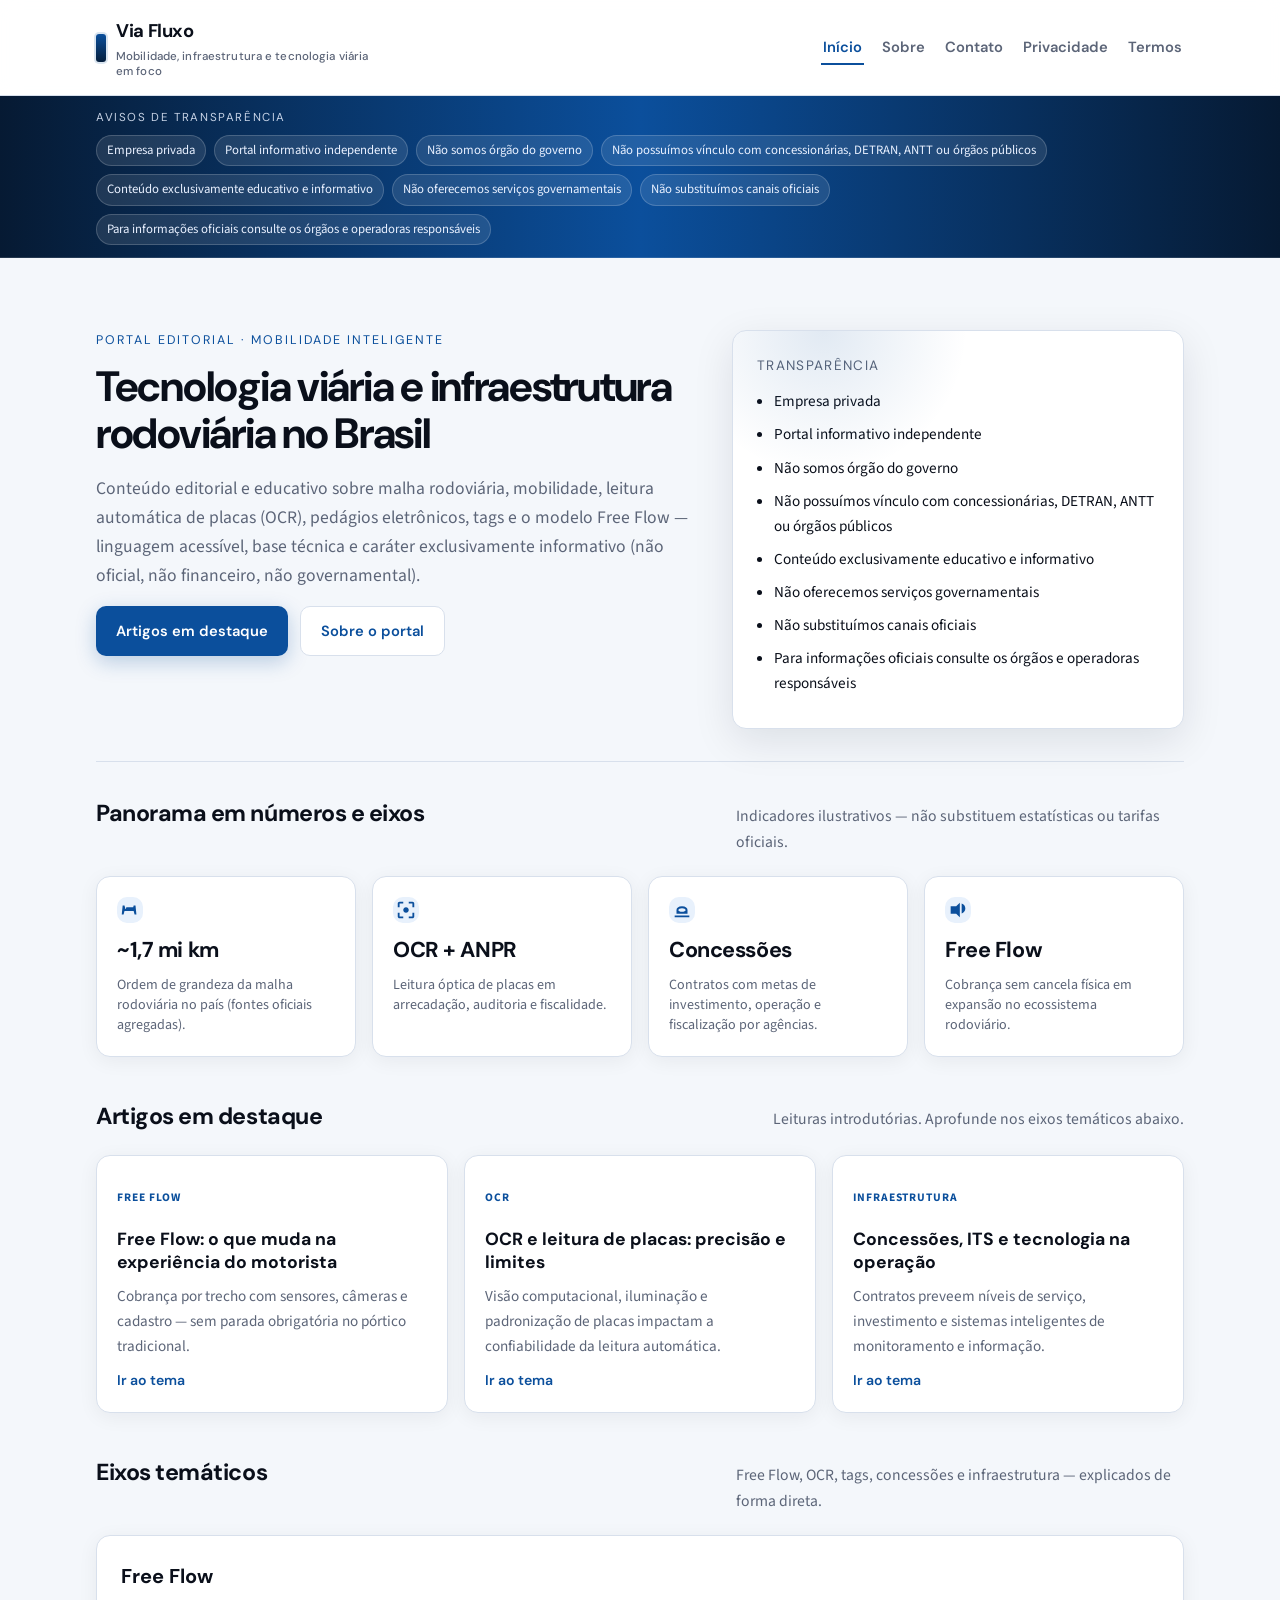
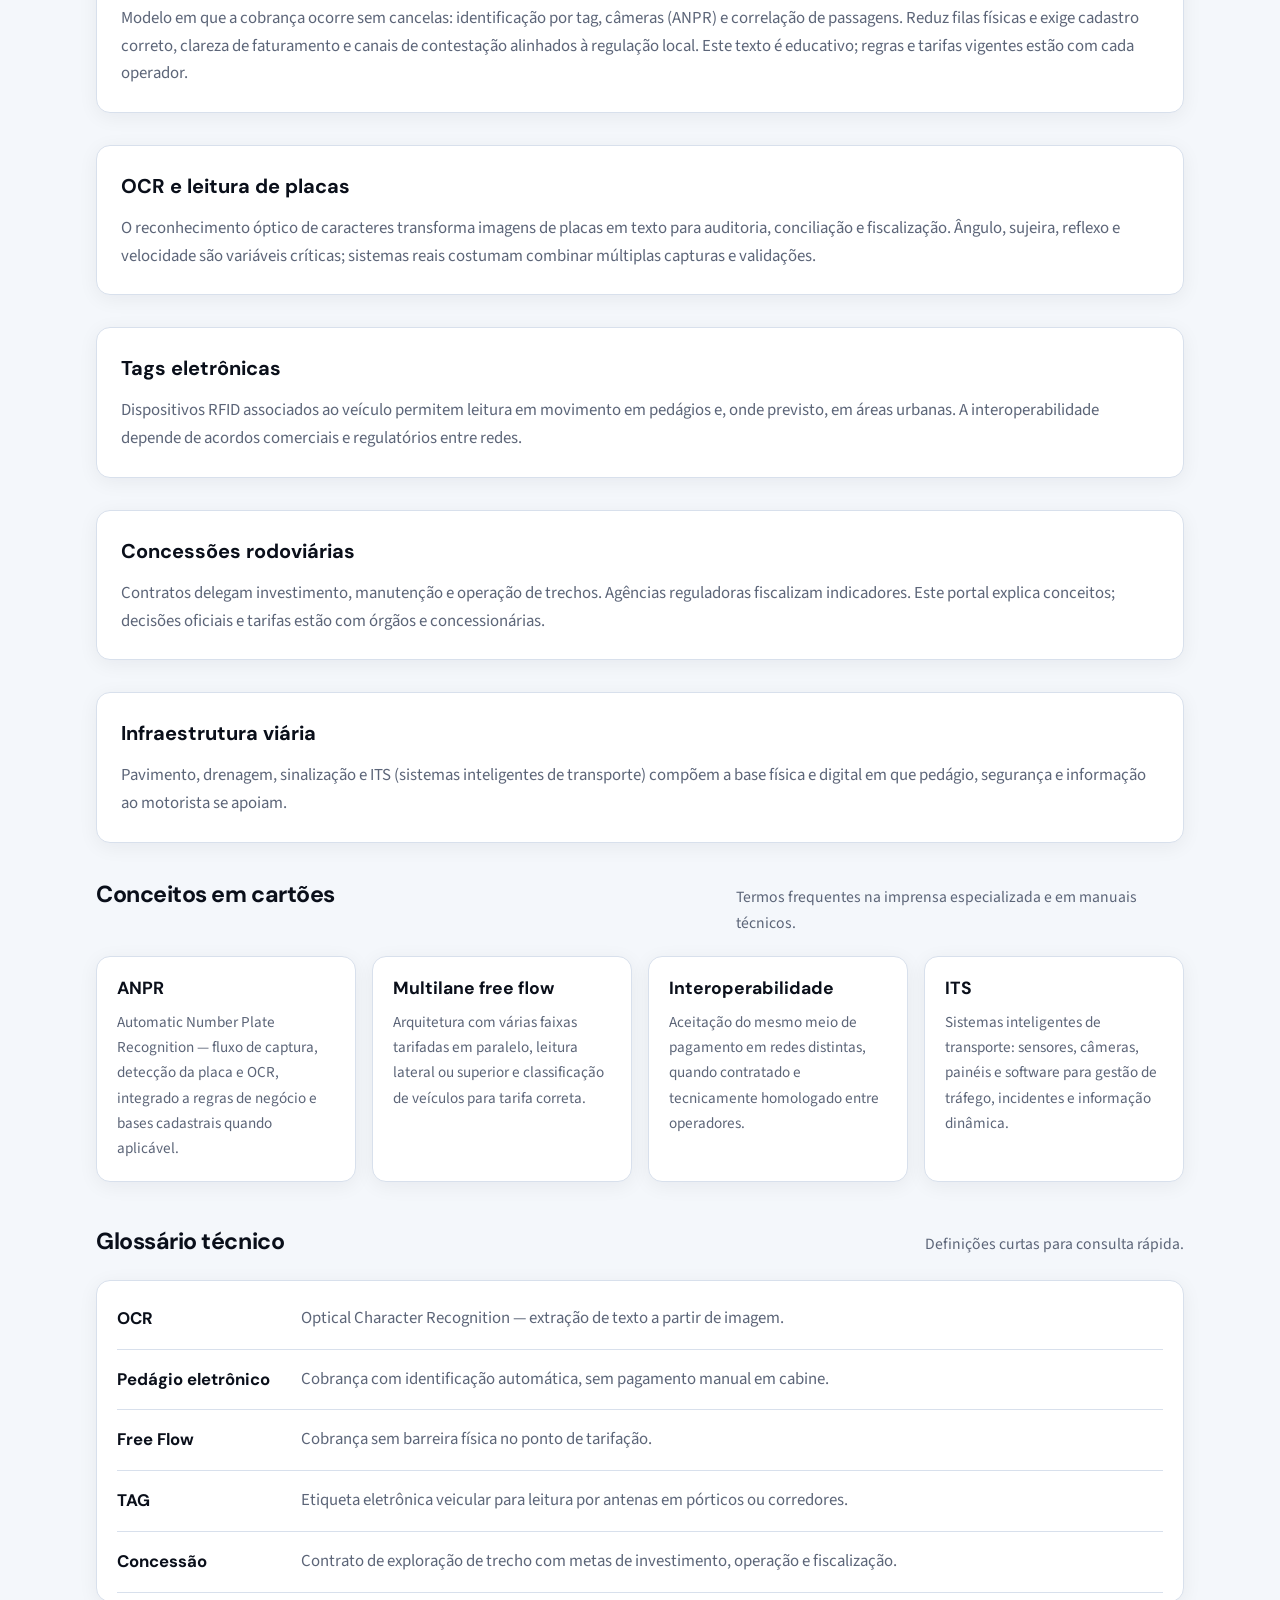
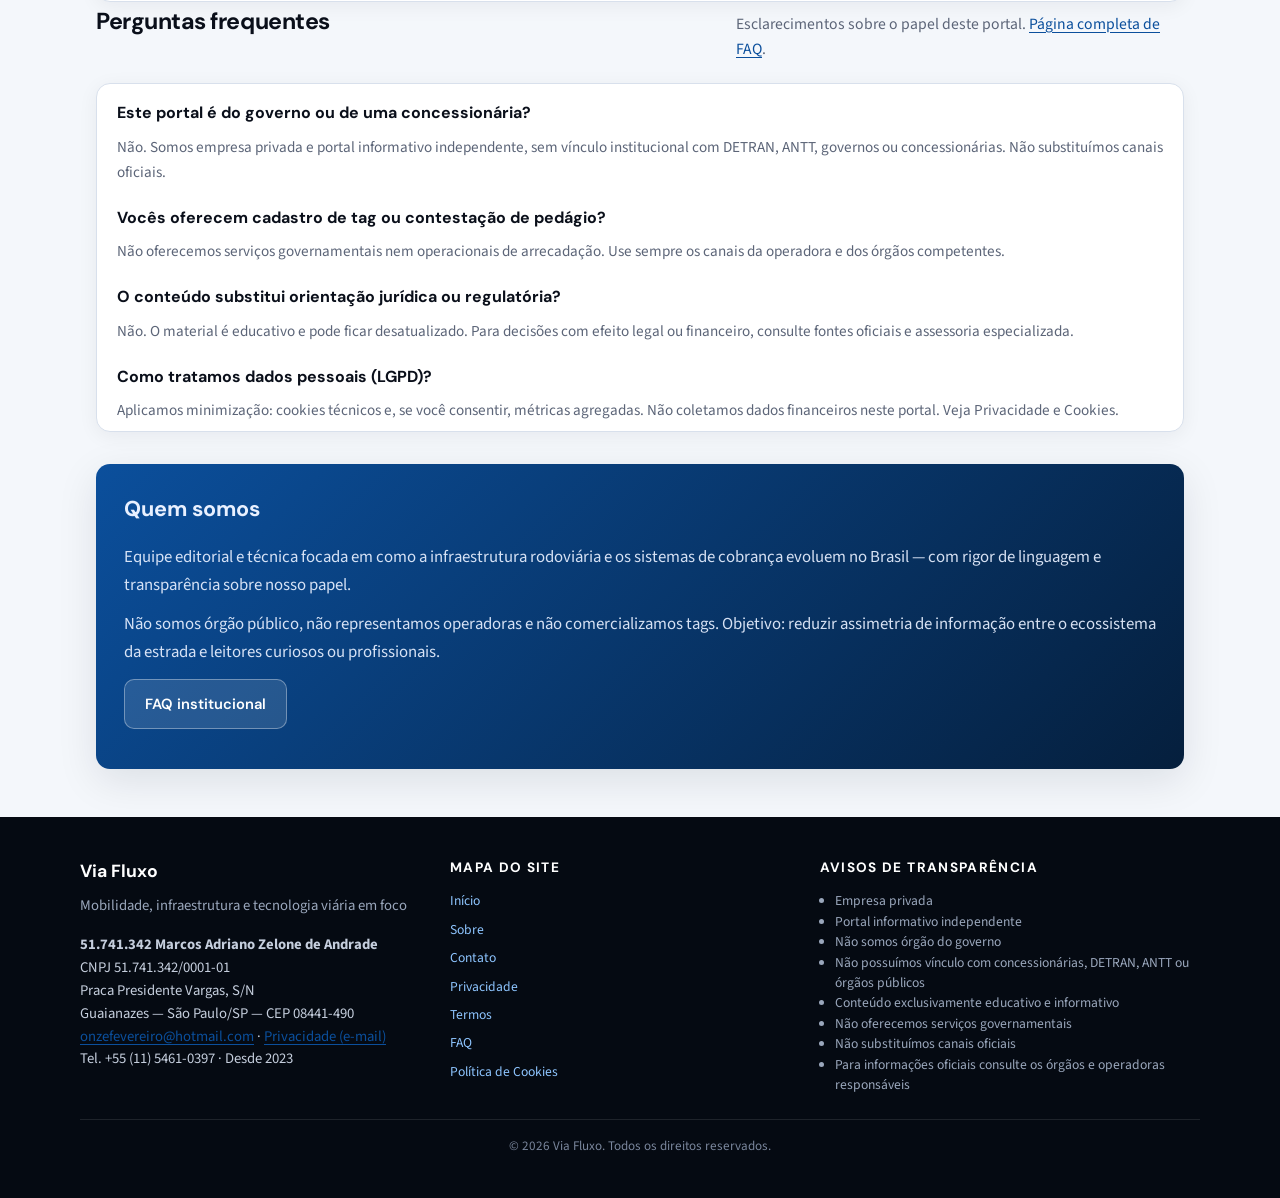
==== index.html @ 97ca2502 "Add files via upload" ====
<!DOCTYPE html>
<html lang="pt-BR">
  <head>
    <meta charset="UTF-8" />
    <meta name="viewport" content="width=device-width, initial-scale=1" />
    <meta
      name="description"
      content="Portal editorial sobre mobilidade viária, OCR, pedágio eletrônico e Free Flow no Brasil — conteúdo educativo e independente."
    />
    <title>Portal</title>
    <link rel="preconnect" href="https://fonts.googleapis.com" />
    <link rel="preconnect" href="https://fonts.gstatic.com" crossorigin />
    <link
      href="https://fonts.googleapis.com/css2?family=DM+Sans:ital,opsz,wght@0,9..40,500;0,9..40,600;0,9..40,700;1,9..40,600&family=Source+Sans+3:wght@400;500;600&display=swap"
      rel="stylesheet"
    />
    <link rel="stylesheet" href="css/styles.css" />
  </head>
  <body data-page-title="Início">
    <header class="site-header">
      <div class="header__inner">
        <a class="logo" href="index.html">
          <span class="logo__mark" aria-hidden="true"></span>
          <span class="logo__text"
            ><span data-bind="meta.nomePortal"></span
            ><small class="logo__tagline" data-bind="meta.slogan"></small
          ></span>
        </a>
        <button type="button" class="nav-toggle" id="nav-toggle" aria-expanded="false" aria-controls="site-nav">
          <span class="nav-toggle__bar"></span>
          <span class="nav-toggle__bar"></span>
          <span class="nav-toggle__bar"></span>
          <span class="visually-hidden">Abrir menu</span>
        </button>
        <nav class="nav" id="site-nav" aria-label="Principal">
          <ul class="nav__list">
            <li><a class="nav__link is-active" href="index.html" aria-current="page">Início</a></li>
            <li><a class="nav__link" href="sobre.html">Sobre</a></li>
            <li><a class="nav__link" href="contato.html">Contato</a></li>
            <li><a class="nav__link" href="privacidade.html">Privacidade</a></li>
            <li><a class="nav__link" href="termos.html">Termos</a></li>
          </ul>
        </nav>
      </div>
    </header>

    <section class="transparencia" aria-label="Transparência">
      <div class="transparencia__inner">
        <p class="transparencia__titulo" data-bind="transparencia.tituloFaixa"></p>
        <div class="transparencia__track" role="list" data-transparencia-track></div>
      </div>
    </section>

    <main>
      <section class="hero" aria-labelledby="hero-title">
        <div class="hero__grid">
          <div>
            <p class="hero__kicker">Portal editorial · Mobilidade inteligente</p>
            <h1 id="hero-title">Tecnologia viária e infraestrutura rodoviária no Brasil</h1>
            <p class="hero__sub">
              Conteúdo editorial e educativo sobre malha rodoviária, mobilidade, leitura automática de placas (OCR),
              pedágios eletrônicos, tags e o modelo Free Flow — linguagem acessível, base técnica e caráter
              exclusivamente informativo (não oficial, não financeiro, não governamental).
            </p>
            <div class="hero__actions">
              <a class="btn btn--primary" href="#artigos">Artigos em destaque</a>
              <a class="btn btn--secondary" href="sobre.html">Sobre o portal</a>
            </div>
          </div>
          <aside class="hero__panel" aria-label="Resumo institucional">
            <p class="hero__panel-title">Transparência</p>
            <ul data-transparencia-footer class="hero-panel__list"></ul>
          </aside>
        </div>
      </section>

      <section aria-labelledby="stats-title">
        <div class="section-head">
          <h2 id="stats-title">Panorama em números e eixos</h2>
          <p>Indicadores ilustrativos — não substituem estatísticas ou tarifas oficiais.</p>
        </div>
        <div class="stats-grid">
          <article class="stat-card">
            <div class="stat-card__icon" aria-hidden="true">
              <svg viewBox="0 0 24 24" width="22" height="22"><path fill="currentColor" d="M3 17h2l1-4h10l1 4h2l-1-10h-2l-1 4H7L6 7H4L3 17zm4.5-6h9l-.5-2h-8l-.5 2z"/></svg>
            </div>
            <p class="stat-card__value">~1,7 mi km</p>
            <p class="stat-card__label">Ordem de grandeza da malha rodoviária no país (fontes oficiais agregadas).</p>
          </article>
          <article class="stat-card">
            <div class="stat-card__icon" aria-hidden="true">
              <svg viewBox="0 0 24 24" width="22" height="22"><path fill="currentColor" d="M5 15H3v4c0 1.1.9 2 2 2h4v-2H5v-4zM5 5h4V3H5c-1.1 0-2 .9-2 2v4h2V5zm14-2h-4v2h4v4h2V5c0-1.1-.9-2-2-2zm0 16h-4v2h4c1.1 0 2-.9 2-2v-4h-2v4zM12 9c-1.66 0-3 1.34-3 3s1.34 3 3 3 3-1.34 3-3-1.34-3-3-3z"/></svg>
            </div>
            <p class="stat-card__value">OCR + ANPR</p>
            <p class="stat-card__label">Leitura óptica de placas em arrecadação, auditoria e fiscalidade.</p>
          </article>
          <article class="stat-card">
            <div class="stat-card__icon" aria-hidden="true">
              <svg viewBox="0 0 24 24" width="22" height="22"><path fill="currentColor" d="M6 12c0-2 2-4 6-4s6 2 6 4v4H6v-4zm2 0c0 1 1.8 2 4 2s4-1 4-2-1.8-2-4-2-4 1-4 2zM4 18h16v2H4v-2z"/></svg>
            </div>
            <p class="stat-card__value">Concessões</p>
            <p class="stat-card__label">Contratos com metas de investimento, operação e fiscalização por agências.</p>
          </article>
          <article class="stat-card">
            <div class="stat-card__icon" aria-hidden="true">
              <svg viewBox="0 0 24 24" width="22" height="22"><path fill="currentColor" d="M14 4l-4 4H4v8h6l4 4V4zm2 4.26v7.48c2.32-.66 4-2.8 4-5.37s-1.68-4.71-4-5.37z"/></svg>
            </div>
            <p class="stat-card__value">Free Flow</p>
            <p class="stat-card__label">Cobrança sem cancela física em expansão no ecossistema rodoviário.</p>
          </article>
        </div>
      </section>

      <section id="artigos" aria-labelledby="artigos-title">
        <div class="section-head">
          <h2 id="artigos-title">Artigos em destaque</h2>
          <p>Leituras introdutórias. Aprofunde nos eixos temáticos abaixo.</p>
        </div>
        <div class="cards-grid">
          <article class="card">
            <p class="card__tag">Free Flow</p>
            <h3 class="card__title"><a href="#sec-free-flow">Free Flow: o que muda na experiência do motorista</a></h3>
            <p class="card__excerpt">
              Cobrança por trecho com sensores, câmeras e cadastro — sem parada obrigatória no pórtico tradicional.
            </p>
            <a class="card__more" href="#sec-free-flow">Ir ao tema</a>
          </article>
          <article class="card">
            <p class="card__tag">OCR</p>
            <h3 class="card__title"><a href="#sec-ocr">OCR e leitura de placas: precisão e limites</a></h3>
            <p class="card__excerpt">
              Visão computacional, iluminação e padronização de placas impactam a confiabilidade da leitura automática.
            </p>
            <a class="card__more" href="#sec-ocr">Ir ao tema</a>
          </article>
          <article class="card">
            <p class="card__tag">Infraestrutura</p>
            <h3 class="card__title"><a href="#sec-concessoes">Concessões, ITS e tecnologia na operação</a></h3>
            <p class="card__excerpt">
              Contratos preveem níveis de serviço, investimento e sistemas inteligentes de monitoramento e informação.
            </p>
            <a class="card__more" href="#sec-concessoes">Ir ao tema</a>
          </article>
        </div>
      </section>

      <section aria-labelledby="temas-title">
        <div class="section-head">
          <h2 id="temas-title">Eixos temáticos</h2>
          <p>Free Flow, OCR, tags, concessões e infraestrutura — explicados de forma direta.</p>
        </div>

        <section class="topic-section" id="sec-free-flow">
          <h2 class="topic-section__title">Free Flow</h2>
          <p class="topic-section__text">
            Modelo em que a cobrança ocorre sem cancelas: identificação por tag, câmeras (ANPR) e correlação de
            passagens. Reduz filas físicas e exige cadastro correto, clareza de faturamento e canais de contestação
            alinhados à regulação local. Este texto é educativo; regras e tarifas vigentes estão com cada operador.
          </p>
        </section>

        <section class="topic-section" id="sec-ocr">
          <h2 class="topic-section__title">OCR e leitura de placas</h2>
          <p class="topic-section__text">
            O reconhecimento óptico de caracteres transforma imagens de placas em texto para auditoria, conciliação e
            fiscalização. Ângulo, sujeira, reflexo e velocidade são variáveis críticas; sistemas reais costumam combinar
            múltiplas capturas e validações.
          </p>
        </section>

        <section class="topic-section" id="sec-tags">
          <h2 class="topic-section__title">Tags eletrônicas</h2>
          <p class="topic-section__text">
            Dispositivos RFID associados ao veículo permitem leitura em movimento em pedágios e, onde previsto, em
            áreas urbanas. A interoperabilidade depende de acordos comerciais e regulatórios entre redes.
          </p>
        </section>

        <section class="topic-section" id="sec-concessoes">
          <h2 class="topic-section__title">Concessões rodoviárias</h2>
          <p class="topic-section__text">
            Contratos delegam investimento, manutenção e operação de trechos. Agências reguladoras fiscalizam
            indicadores. Este portal explica conceitos; decisões oficiais e tarifas estão com órgãos e concessionárias.
          </p>
        </section>

        <section class="topic-section" id="sec-infra">
          <h2 class="topic-section__title">Infraestrutura viária</h2>
          <p class="topic-section__text">
            Pavimento, drenagem, sinalização e ITS (sistemas inteligentes de transporte) compõem a base física e digital
            em que pedágio, segurança e informação ao motorista se apoiam.
          </p>
        </section>
      </section>

      <section aria-labelledby="conceitos-title">
        <div class="section-head">
          <h2 id="conceitos-title">Conceitos em cartões</h2>
          <p>Termos frequentes na imprensa especializada e em manuais técnicos.</p>
        </div>
        <div class="cards-grid">
          <article class="card">
            <h3 class="card__title">ANPR</h3>
            <p class="card__excerpt">
              Automatic Number Plate Recognition — fluxo de captura, detecção da placa e OCR, integrado a regras de
              negócio e bases cadastrais quando aplicável.
            </p>
          </article>
          <article class="card">
            <h3 class="card__title">Multilane free flow</h3>
            <p class="card__excerpt">
              Arquitetura com várias faixas tarifadas em paralelo, leitura lateral ou superior e classificação de
              veículos para tarifa correta.
            </p>
          </article>
          <article class="card">
            <h3 class="card__title">Interoperabilidade</h3>
            <p class="card__excerpt">
              Aceitação do mesmo meio de pagamento em redes distintas, quando contratado e tecnicamente homologado
              entre operadores.
            </p>
          </article>
          <article class="card">
            <h3 class="card__title">ITS</h3>
            <p class="card__excerpt">
              Sistemas inteligentes de transporte: sensores, câmeras, painéis e software para gestão de tráfego,
              incidentes e informação dinâmica.
            </p>
          </article>
        </div>
      </section>

      <section aria-labelledby="glossario-title">
        <div class="section-head">
          <h2 id="glossario-title">Glossário técnico</h2>
          <p>Definições curtas para consulta rápida.</p>
        </div>
        <div class="card" style="padding-top: 8px; padding-bottom: 8px">
          <dl class="glossary">
            <div class="glossary__row">
              <dt>OCR</dt>
              <dd>Optical Character Recognition — extração de texto a partir de imagem.</dd>
            </div>
            <div class="glossary__row">
              <dt>Pedágio eletrônico</dt>
              <dd>Cobrança com identificação automática, sem pagamento manual em cabine.</dd>
            </div>
            <div class="glossary__row">
              <dt>Free Flow</dt>
              <dd>Cobrança sem barreira física no ponto de tarifação.</dd>
            </div>
            <div class="glossary__row">
              <dt>TAG</dt>
              <dd>Etiqueta eletrônica veicular para leitura por antenas em pórticos ou corredores.</dd>
            </div>
            <div class="glossary__row">
              <dt>Concessão</dt>
              <dd>Contrato de exploração de trecho com metas de investimento, operação e fiscalização.</dd>
            </div>
          </dl>
        </div>
      </section>

      <section aria-labelledby="faq-title">
        <div class="section-head">
          <h2 id="faq-title">Perguntas frequentes</h2>
          <p>Esclarecimentos sobre o papel deste portal. <a href="faq.html">Página completa de FAQ</a>.</p>
        </div>
        <div class="card" style="padding: 0 20px">
          <div class="faq-block">
            <h3 class="faq-block__q">Este portal é do governo ou de uma concessionária?</h3>
            <p class="faq-block__a">
              Não. Somos empresa privada e portal informativo independente, sem vínculo institucional com DETRAN, ANTT,
              governos ou concessionárias. Não substituímos canais oficiais.
            </p>
            <h3 class="faq-block__q">Vocês oferecem cadastro de tag ou contestação de pedágio?</h3>
            <p class="faq-block__a">
              Não oferecemos serviços governamentais nem operacionais de arrecadação. Use sempre os canais da operadora
              e dos órgãos competentes.
            </p>
            <h3 class="faq-block__q">O conteúdo substitui orientação jurídica ou regulatória?</h3>
            <p class="faq-block__a">
              Não. O material é educativo e pode ficar desatualizado. Para decisões com efeito legal ou financeiro,
              consulte fontes oficiais e assessoria especializada.
            </p>
            <h3 class="faq-block__q">Como tratamos dados pessoais (LGPD)?</h3>
            <p class="faq-block__a">
              Aplicamos minimização: cookies técnicos e, se você consentir, métricas agregadas. Não coletamos dados
              financeiros neste portal. Veja Privacidade e Cookies.
            </p>
          </div>
        </div>
      </section>

      <section class="quem-somos" aria-labelledby="quem-title">
        <h2 id="quem-title">Quem somos</h2>
        <p>
          Equipe editorial e técnica focada em como a infraestrutura rodoviária e os sistemas de cobrança evoluem no
          Brasil — com rigor de linguagem e transparência sobre nosso papel.
        </p>
        <p>
          Não somos órgão público, não representamos operadoras e não comercializamos tags. Objetivo: reduzir
          assimetria de informação entre o ecossistema da estrada e leitores curiosos ou profissionais.
        </p>
        <p class="quem-somos__cta"><a class="btn btn--secondary" href="faq.html">FAQ institucional</a></p>
      </section>
    </main>

    <footer class="site-footer">
      <div class="footer__grid">
        <div>
          <h2 class="footer__title" data-bind="meta.nomePortal"></h2>
          <p class="footer__tagline" data-bind="meta.slogan"></p>
          <p class="footer__legal">
            <strong data-bind="empresa.razaoSocial"></strong><br />
            CNPJ <span data-bind="empresa.cnpj"></span><br />
            <span data-bind="empresa.enderecoLinha1"></span><br />
            <span data-bind="empresa.enderecoLinha2"></span><br />
            <a data-mailto="empresa.emailContato"><span data-bind="empresa.emailContato"></span></a>
            · <a data-mailto="empresa.emailPrivacidade">Privacidade (e-mail)</a><br />
            Tel. <span data-bind="empresa.telefone"></span> · Desde <span data-bind="empresa.anoFundacao"></span>
          </p>
        </div>
        <div>
          <h3 class="footer__subtitle">Mapa do site</h3>
          <ul class="footer__list footer__list--plain">
            <li><a href="index.html">Início</a></li>
            <li><a href="sobre.html">Sobre</a></li>
            <li><a href="contato.html">Contato</a></li>
            <li><a href="privacidade.html">Privacidade</a></li>
            <li><a href="termos.html">Termos</a></li>
            <li><a href="faq.html">FAQ</a></li>
            <li><a href="cookies.html">Política de Cookies</a></li>
          </ul>
        </div>
        <div>
          <h3 class="footer__subtitle" data-bind="transparencia.tituloFaixa"></h3>
          <ul class="footer__list" data-transparencia-footer></ul>
        </div>
      </div>
      <p class="footer__bottom">
        © <span data-year></span> <span data-bind="empresa.nomeFantasia"></span>. Todos os direitos reservados.
      </p>
    </footer>

    <script src="js/site.config.js"></script>
    <script src="js/site.js"></script>
  </body>
</html>
---- css/styles.css ----
/* Via Fluxo — portal editorial, paleta azul / branco / preto */
:root {
  --color-bg: #f4f7fb;
  --color-surface: #ffffff;
  --color-ink: #0a0f1a;
  --color-muted: #5c6578;
  --color-line: #d8e0ec;
  --color-accent: #0b4f9c;
  --color-accent-soft: #e8f1fc;
  --color-accent-dark: #06356a;
  --shadow-sm: 0 4px 20px rgba(10, 22, 40, 0.06);
  --shadow-md: 0 12px 40px rgba(10, 22, 40, 0.1);
  --radius: 14px;
  --font-display: "DM Sans", system-ui, sans-serif;
  --font-body: "Source Sans 3", "Segoe UI", system-ui, sans-serif;
  --space: 8px;
  --max: 1120px;
}

*,
*::before,
*::after {
  box-sizing: border-box;
}

html {
  scroll-behavior: smooth;
}

body {
  margin: 0;
  font-family: var(--font-body);
  font-size: 1.05rem;
  line-height: 1.65;
  color: var(--color-ink);
  background: var(--color-bg);
  min-height: 100vh;
  display: flex;
  flex-direction: column;
}

.visually-hidden {
  position: absolute;
  width: 1px;
  height: 1px;
  padding: 0;
  margin: -1px;
  overflow: hidden;
  clip: rect(0, 0, 0, 0);
  white-space: nowrap;
  border: 0;
}

a {
  color: var(--color-accent);
  text-decoration-thickness: 1px;
  text-underline-offset: 3px;
}

a:hover {
  color: var(--color-accent-dark);
}

img {
  max-width: 100%;
  height: auto;
}

.site-header {
  position: sticky;
  top: 0;
  z-index: 40;
  background: rgba(255, 255, 255, 0.92);
  backdrop-filter: blur(10px);
  border-bottom: 1px solid var(--color-line);
}

.header__inner {
  max-width: var(--max);
  margin: 0 auto;
  padding: calc(var(--space) * 2) calc(var(--space) * 2);
  display: flex;
  align-items: center;
  justify-content: space-between;
  gap: calc(var(--space) * 2);
}

.logo {
  display: inline-flex;
  align-items: center;
  gap: 10px;
  font-family: var(--font-display);
  font-weight: 700;
  font-size: 1.15rem;
  letter-spacing: -0.02em;
  color: var(--color-ink);
  text-decoration: none;
}

.logo:hover {
  color: var(--color-accent);
}

.logo__mark {
  width: 10px;
  height: 28px;
  border-radius: 3px;
  background: linear-gradient(180deg, var(--color-accent) 0%, #051f3d 100%);
  box-shadow: 0 0 0 2px rgba(11, 79, 156, 0.15);
}

.nav-toggle {
  display: none;
  flex-direction: column;
  gap: 5px;
  padding: 10px;
  border: 1px solid var(--color-line);
  border-radius: 10px;
  background: var(--color-surface);
  cursor: pointer;
}

.nav-toggle__bar {
  width: 22px;
  height: 2px;
  background: var(--color-ink);
  border-radius: 1px;
}

.nav__list {
  list-style: none;
  margin: 0;
  padding: 0;
  display: flex;
  flex-wrap: wrap;
  gap: calc(var(--space) * 0.5) calc(var(--space) * 2);
}

.nav__link {
  font-family: var(--font-display);
  font-weight: 600;
  font-size: 0.92rem;
  color: var(--color-muted);
  text-decoration: none;
  padding: 6px 2px;
  border-bottom: 2px solid transparent;
}

.nav__link:hover,
.nav__link.is-active {
  color: var(--color-accent);
  border-bottom-color: var(--color-accent);
}

.transparencia {
  background: linear-gradient(90deg, #061a33 0%, #0b4f9c 50%, #061a33 100%);
  color: #e8f0ff;
  font-size: 0.8rem;
  border-bottom: 1px solid rgba(255, 255, 255, 0.12);
}

.transparencia__inner {
  max-width: var(--max);
  margin: 0 auto;
  padding: calc(var(--space) * 1.5) calc(var(--space) * 2);
}

.transparencia__titulo {
  margin: 0 0 8px;
  font-family: var(--font-display);
  font-size: 0.72rem;
  text-transform: uppercase;
  letter-spacing: 0.14em;
  opacity: 0.85;
}

.transparencia__track {
  display: flex;
  flex-wrap: wrap;
  gap: 8px;
}

.transparencia__item {
  display: inline-block;
  padding: 6px 10px;
  border-radius: 999px;
  background: rgba(255, 255, 255, 0.1);
  border: 1px solid rgba(255, 255, 255, 0.18);
  white-space: normal;
  line-height: 1.35;
}

main {
  flex: 1;
  max-width: var(--max);
  margin: 0 auto;
  padding: calc(var(--space) * 4) calc(var(--space) * 2) calc(var(--space) * 6);
  width: 100%;
}

.hero {
  display: grid;
  gap: calc(var(--space) * 3);
  padding: calc(var(--space) * 5) 0 calc(var(--space) * 4);
  border-bottom: 1px solid var(--color-line);
  margin-bottom: calc(var(--space) * 4);
}

.hero__grid {
  display: grid;
  gap: calc(var(--space) * 3);
  grid-template-columns: 1fr;
}

@media (min-width: 880px) {
  .hero__grid {
    grid-template-columns: 1.15fr 0.85fr;
    align-items: start;
  }
}

.hero__kicker {
  font-family: var(--font-display);
  font-size: 0.78rem;
  text-transform: uppercase;
  letter-spacing: 0.16em;
  color: var(--color-accent);
  margin: 0 0 12px;
}

.hero h1 {
  font-family: var(--font-display);
  font-size: clamp(1.85rem, 4vw, 2.65rem);
  line-height: 1.12;
  letter-spacing: -0.03em;
  margin: 0 0 16px;
  color: var(--color-ink);
}

.hero__sub {
  margin: 0;
  font-size: 1.1rem;
  color: var(--color-muted);
  max-width: 36em;
}

.hero__actions {
  display: flex;
  flex-wrap: wrap;
  gap: 12px;
  margin-top: calc(var(--space) * 2);
}

.hero__panel {
  background: var(--color-surface);
  border-radius: var(--radius);
  box-shadow: var(--shadow-md);
  border: 1px solid var(--color-line);
  padding: calc(var(--space) * 3);
  position: relative;
  overflow: hidden;
}

.hero__panel::before {
  content: "";
  position: absolute;
  inset: -40% 40% auto -20%;
  height: 80%;
  background: radial-gradient(circle, rgba(11, 79, 156, 0.12), transparent 60%);
  pointer-events: none;
}

.hero__panel-title {
  font-family: var(--font-display);
  font-size: 0.85rem;
  text-transform: uppercase;
  letter-spacing: 0.1em;
  color: var(--color-muted);
  margin: 0 0 12px;
}

.hero__panel ul {
  margin: 0;
  padding-left: 1.1em;
  color: var(--color-ink);
  font-size: 0.95rem;
}

.hero__panel li {
  margin-bottom: 8px;
}

.hero-panel__list {
  margin: 0;
  padding-left: 1.1em;
  color: var(--color-ink);
  font-size: 0.9rem;
}

.faq-block__q {
  font-family: var(--font-display);
  font-size: 1rem;
  margin: 20px 0 8px;
  color: var(--color-ink);
}

.faq-block__q:first-child {
  margin-top: 16px;
}

.faq-block__a {
  margin: 0 0 8px;
  color: var(--color-muted);
  font-size: 0.95rem;
}

.btn {
  display: inline-flex;
  align-items: center;
  justify-content: center;
  gap: 8px;
  font-family: var(--font-display);
  font-weight: 600;
  font-size: 0.92rem;
  padding: 12px 20px;
  border-radius: 10px;
  border: none;
  cursor: pointer;
  text-decoration: none;
  transition: background 0.2s ease, color 0.2s ease, box-shadow 0.2s ease;
}

.btn--primary {
  background: var(--color-accent);
  color: #fff;
  box-shadow: 0 6px 20px rgba(11, 79, 156, 0.25);
}

.btn--primary:hover {
  background: var(--color-accent-dark);
  color: #fff;
}

.btn--secondary {
  background: var(--color-surface);
  color: var(--color-accent);
  border: 1px solid var(--color-line);
}

.btn--secondary:hover {
  border-color: var(--color-accent);
}

.btn--ghost {
  background: transparent;
  color: var(--color-ink);
  border: 1px solid var(--color-line);
}

.section-head {
  display: flex;
  flex-wrap: wrap;
  align-items: baseline;
  justify-content: space-between;
  gap: 12px;
  margin-bottom: calc(var(--space) * 2.5);
}

.section-head h2 {
  font-family: var(--font-display);
  font-size: 1.45rem;
  margin: 0;
  letter-spacing: -0.02em;
}

.section-head p {
  margin: 0;
  color: var(--color-muted);
  max-width: 28rem;
  font-size: 0.98rem;
}

.stats-grid {
  display: grid;
  grid-template-columns: repeat(auto-fit, minmax(200px, 1fr));
  gap: calc(var(--space) * 2);
  margin-bottom: calc(var(--space) * 5);
}

.stat-card {
  background: var(--color-surface);
  border-radius: var(--radius);
  padding: calc(var(--space) * 2.5);
  border: 1px solid var(--color-line);
  box-shadow: var(--shadow-sm);
}

.stat-card__icon {
  width: 40px;
  height: 40px;
  border-radius: 10px;
  background: var(--color-accent-soft);
  color: var(--color-accent);
  display: flex;
  align-items: center;
  justify-content: center;
  margin-bottom: 12px;
}

.stat-card__icon svg {
  width: 22px;
  height: 22px;
}

.stat-card__value {
  font-family: var(--font-display);
  font-weight: 700;
  font-size: 1.35rem;
  margin: 0 0 6px;
  letter-spacing: -0.02em;
}

.stat-card__label {
  margin: 0;
  font-size: 0.88rem;
  color: var(--color-muted);
  line-height: 1.45;
}

.cards-grid {
  display: grid;
  grid-template-columns: repeat(auto-fit, minmax(260px, 1fr));
  gap: calc(var(--space) * 2);
  margin-bottom: calc(var(--space) * 5);
}

.card {
  background: var(--color-surface);
  border-radius: var(--radius);
  padding: calc(var(--space) * 2.5);
  border: 1px solid var(--color-line);
  box-shadow: var(--shadow-sm);
  display: flex;
  flex-direction: column;
  gap: 10px;
}

.card__tag {
  font-size: 0.72rem;
  font-weight: 700;
  text-transform: uppercase;
  letter-spacing: 0.08em;
  color: var(--color-accent);
}

.card__title {
  font-family: var(--font-display);
  font-size: 1.1rem;
  margin: 0;
  line-height: 1.3;
}

.card__title a {
  color: inherit;
  text-decoration: none;
}

.card__title a:hover {
  color: var(--color-accent);
}

.card__excerpt {
  margin: 0;
  flex: 1;
  color: var(--color-muted);
  font-size: 0.95rem;
}

.card__more {
  font-family: var(--font-display);
  font-weight: 600;
  font-size: 0.88rem;
  text-decoration: none;
}

.topic-section {
  margin-bottom: calc(var(--space) * 4);
  padding: calc(var(--space) * 3);
  background: var(--color-surface);
  border-radius: var(--radius);
  border: 1px solid var(--color-line);
  box-shadow: var(--shadow-sm);
}

.topic-section__title {
  font-family: var(--font-display);
  font-size: 1.25rem;
  margin: 0 0 12px;
}

.topic-section__text {
  margin: 0;
  color: var(--color-muted);
}

.glossary {
  margin: 0;
}

.glossary__row {
  display: grid;
  gap: 6px;
  padding: 16px 0;
  border-bottom: 1px solid var(--color-line);
}

@media (min-width: 640px) {
  .glossary__row {
    grid-template-columns: 160px 1fr;
    gap: 24px;
    align-items: start;
  }
}

.glossary dt {
  font-family: var(--font-display);
  font-weight: 700;
  color: var(--color-ink);
}

.glossary dd {
  margin: 0;
  color: var(--color-muted);
}

.faq-item {
  border-bottom: 1px solid var(--color-line);
}

.faq-item__btn {
  width: 100%;
  text-align: left;
  padding: 18px 8px 18px 0;
  border: none;
  background: none;
  font-family: var(--font-display);
  font-size: 1rem;
  font-weight: 600;
  color: var(--color-ink);
  cursor: pointer;
  display: flex;
  align-items: center;
  justify-content: space-between;
  gap: 12px;
}

.faq-item__btn::after {
  content: "+";
  flex-shrink: 0;
  font-weight: 400;
  color: var(--color-accent);
  font-size: 1.25rem;
}

.faq-item__btn[aria-expanded="true"]::after {
  content: "−";
}

.faq-item__panel {
  padding: 0 0 18px;
  color: var(--color-muted);
}

.faq-item__panel p {
  margin: 0;
}

.quem-somos {
  background: linear-gradient(135deg, #0b4f9c 0%, #051f3d 100%);
  color: #e8f0ff;
  border-radius: var(--radius);
  padding: calc(var(--space) * 3.5);
  margin-top: calc(var(--space) * 4);
  box-shadow: var(--shadow-md);
}

.quem-somos h2 {
  font-family: var(--font-display);
  margin: 0 0 16px;
  font-size: 1.35rem;
}

.quem-somos p {
  margin: 0 0 12px;
  color: rgba(232, 240, 255, 0.92);
}

.quem-somos__cta {
  margin-top: 20px;
}

.quem-somos .btn--secondary {
  background: rgba(255, 255, 255, 0.12);
  color: #fff;
  border-color: rgba(255, 255, 255, 0.35);
}

.quem-somos .btn--secondary:hover {
  background: rgba(255, 255, 255, 0.2);
}

.site-footer {
  background: #050a12;
  color: #c5cedd;
  padding: calc(var(--space) * 5) calc(var(--space) * 2);
  font-size: 0.92rem;
}

.footer__grid {
  max-width: var(--max);
  margin: 0 auto;
  display: grid;
  gap: calc(var(--space) * 3);
  grid-template-columns: 1fr;
}

@media (min-width: 900px) {
  .footer__grid {
    grid-template-columns: 1fr 1fr 1.1fr;
  }
}

.footer__title {
  font-family: var(--font-display);
  color: #fff;
  margin: 0 0 8px;
  font-size: 1.1rem;
}

.footer__tagline {
  margin: 0 0 16px;
  color: #9aa7bc;
}

.footer__legal {
  margin: 0;
  line-height: 1.55;
}

.footer__subtitle {
  font-family: var(--font-display);
  color: #fff;
  font-size: 0.85rem;
  text-transform: uppercase;
  letter-spacing: 0.1em;
  margin: 0 0 12px;
}

.footer__contact {
  margin: 0 0 12px;
}

.footer__contact a {
  color: #8ec5ff;
}

.footer__links {
  margin: 0;
}

.footer__links a {
  color: #8ec5ff;
  text-decoration: none;
}

.footer__links a:hover {
  text-decoration: underline;
}

.footer__sep {
  margin: 0 6px;
  opacity: 0.5;
}

.footer__list {
  margin: 0;
  padding-left: 1.1em;
  color: #9aa7bc;
  font-size: 0.85rem;
  line-height: 1.5;
}

.footer__bottom {
  max-width: var(--max);
  margin: calc(var(--space) * 3) auto 0;
  padding-top: calc(var(--space) * 2);
  border-top: 1px solid rgba(255, 255, 255, 0.1);
  font-size: 0.82rem;
  color: #7a869c;
  text-align: center;
}

.cookie-bar {
  position: fixed;
  z-index: 50;
  left: 0;
  right: 0;
  bottom: 0;
  padding: calc(var(--space) * 2);
  background: rgba(5, 10, 18, 0.96);
  color: #e8edf5;
  border-top: 1px solid rgba(255, 255, 255, 0.1);
}

.cookie-bar__inner {
  max-width: var(--max);
  margin: 0 auto;
  display: flex;
  flex-wrap: wrap;
  gap: 16px;
  align-items: flex-end;
  justify-content: space-between;
}

.cookie-bar__text {
  margin: 0;
  flex: 1 1 280px;
  font-size: 0.9rem;
  line-height: 1.5;
}

.cookie-bar__text a {
  color: #8ec5ff;
}

.cookie-bar__actions {
  display: flex;
  flex-wrap: wrap;
  gap: 10px;
}

.cookie-bar .btn--primary {
  background: var(--color-accent);
}

.cookie-bar .btn--ghost {
  color: #fff;
  border-color: rgba(255, 255, 255, 0.25);
}

/* Páginas internas */
.page-hero {
  padding-bottom: calc(var(--space) * 3);
  border-bottom: 1px solid var(--color-line);
  margin-bottom: calc(var(--space) * 3);
}

.page-hero h1 {
  font-family: var(--font-display);
  font-size: clamp(1.6rem, 3vw, 2rem);
  margin: 0 0 10px;
}

.page-hero p {
  margin: 0;
  color: var(--color-muted);
  max-width: 40em;
}

.prose {
  max-width: 44rem;
}

.prose h2 {
  font-family: var(--font-display);
  font-size: 1.2rem;
  margin: calc(var(--space) * 3) 0 calc(var(--space) * 1.5);
}

.prose h3 {
  font-family: var(--font-display);
  font-size: 1.05rem;
  margin: calc(var(--space) * 2.5) 0 8px;
}

.prose p,
.prose li {
  color: var(--color-muted);
}

.prose ul {
  padding-left: 1.2em;
}

.contact-card {
  background: var(--color-surface);
  border: 1px solid var(--color-line);
  border-radius: var(--radius);
  padding: calc(var(--space) * 3);
  box-shadow: var(--shadow-sm);
  margin-bottom: calc(var(--space) * 3);
}

.contact-card dl {
  margin: 0;
}

.contact-card dt {
  font-family: var(--font-display);
  font-size: 0.75rem;
  text-transform: uppercase;
  letter-spacing: 0.1em;
  color: var(--color-muted);
  margin-top: 16px;
}

.contact-card dt:first-child {
  margin-top: 0;
}

.contact-card dd {
  margin: 4px 0 0;
  font-size: 1.05rem;
}

label {
  display: block;
  font-family: var(--font-display);
  font-weight: 600;
  font-size: 0.88rem;
  margin-bottom: 6px;
}

input,
textarea {
  width: 100%;
  max-width: 32rem;
  padding: 12px 14px;
  border-radius: 10px;
  border: 1px solid var(--color-line);
  font: inherit;
  background: var(--color-surface);
}

textarea {
  min-height: 140px;
  resize: vertical;
}

.form-row {
  margin-bottom: 16px;
}

@media (max-width: 768px) {
  .nav-toggle {
    display: inline-flex;
  }

  .nav {
    position: absolute;
    left: 0;
    right: 0;
    top: 100%;
    background: var(--color-surface);
    border-bottom: 1px solid var(--color-line);
    padding: 12px calc(var(--space) * 2) 16px;
    display: none;
  }

  .nav.is-open {
    display: block;
  }

  .nav__list {
    flex-direction: column;
    gap: 4px;
  }

  .site-header {
    position: relative;
  }
}

@media (prefers-reduced-motion: reduce) {
  html {
    scroll-behavior: auto;
  }

  *,
  *::before,
  *::after {
    transition-duration: 0.01ms;
  }
}

/* —— Portal (HTML estático + site.js) —— */
.skip-link {
  position: absolute;
  left: 12px;
  top: 12px;
  padding: 10px 14px;
  background: var(--color-surface);
  color: var(--color-accent);
  font-family: var(--font-display);
  font-weight: 600;
  border-radius: 10px;
  box-shadow: var(--shadow-sm);
  z-index: 200;
  transform: translateY(-200%);
  transition: transform 0.2s ease;
}

.skip-link:focus {
  transform: translateY(0);
  outline: 2px solid var(--color-accent);
  outline-offset: 2px;
}

.layout-inner {
  max-width: var(--max);
  margin-inline: auto;
  padding-inline: calc(var(--space) * 2);
}

.logo__tagline {
  display: block;
  margin-top: 4px;
  font-size: 0.72rem;
  font-weight: 500;
  letter-spacing: 0.01em;
  color: var(--color-muted);
  max-width: 260px;
  line-height: 1.25;
}

.footer__list--plain {
  list-style: none;
  padding: 0;
  margin: 0;
  display: flex;
  flex-direction: column;
  gap: 8px;
}

.footer__list--plain a {
  color: #8ec5ff;
  text-decoration: none;
}

.footer__list--plain a:hover {
  text-decoration: underline;
}

.page-block {
  padding-block: calc(var(--space) * 4);
}

.section {
  padding-block: calc(var(--space) * 5);
}

.section--alt {
  background: color-mix(in srgb, var(--color-surface) 88%, var(--color-bg));
  border-block: 1px solid var(--color-line);
}

.section-title {
  font-family: var(--font-display);
  font-size: clamp(1.35rem, 2.5vw, 1.75rem);
  font-weight: 700;
  letter-spacing: -0.02em;
  margin: 0 0 calc(var(--space) * 1);
  color: var(--color-ink);
}

.section-lead {
  margin: 0 0 calc(var(--space) * 3);
  max-width: 52ch;
  color: var(--color-muted);
  font-family: var(--font-display);
  font-size: 0.98rem;
  line-height: 1.5;
}

.stats-grid {
  display: grid;
  grid-template-columns: repeat(auto-fit, minmax(200px, 1fr));
  gap: calc(var(--space) * 2);
}

.stat-card__icon {
  width: 26px;
  height: 26px;
  color: var(--color-accent);
  margin-bottom: 10px;
}

.temas-stack {
  display: flex;
  flex-direction: column;
  gap: calc(var(--space) * 2);
}

.tema-block {
  scroll-margin-top: 88px;
}

.tema-block__head {
  display: flex;
  flex-wrap: wrap;
  align-items: baseline;
  gap: 12px;
  margin-bottom: 10px;
}

.tema-block__id {
  font-family: var(--font-display);
  font-size: 0.68rem;
  font-weight: 700;
  letter-spacing: 0.12em;
  text-transform: uppercase;
  color: var(--color-muted);
}

.tema-block__title {
  font-family: var(--font-display);
  font-size: 1.2rem;
  margin: 0;
  color: var(--color-ink);
}

.tema-block__desc {
  margin: 0 0 12px;
  color: var(--color-muted);
}

.tema-block__more {
  margin: 0;
  font-family: var(--font-display);
  font-size: 0.9rem;
}

.card__resumo {
  margin: 0;
  flex: 1;
  color: var(--color-muted);
  font-size: 0.95rem;
}

.glossario__list {
  margin: 0;
  display: flex;
  flex-direction: column;
  gap: calc(var(--space) * 2);
}

.glossario__item {
  padding-bottom: calc(var(--space) * 2);
  border-bottom: 1px solid var(--color-line);
}

.glossario__item:last-child {
  border-bottom: 0;
}

.glossario__item dt {
  font-family: var(--font-display);
  font-weight: 700;
  color: var(--color-ink);
  margin-bottom: 6px;
}

.glossario__item dd {
  margin: 0;
  color: var(--color-muted);
}

.faq-item summary.faq-item__q {
  list-style: none;
  width: 100%;
  text-align: left;
  padding: 18px 8px 18px 0;
  border: none;
  background: var(--color-surface);
  font-family: var(--font-display);
  font-size: 1rem;
  font-weight: 600;
  color: var(--color-ink);
  cursor: pointer;
  display: flex;
  align-items: center;
  justify-content: space-between;
  gap: 12px;
  border-radius: var(--radius);
  border: 1px solid var(--color-line);
  padding: 16px 18px;
  box-shadow: var(--shadow-sm);
}

.faq-item summary.faq-item__q::-webkit-details-marker {
  display: none;
}

.faq-item summary.faq-item__q::after {
  content: "+";
  font-weight: 400;
  color: var(--color-accent);
  font-size: 1.25rem;
}

.faq-item[open] summary.faq-item__q::after {
  content: "−";
}

.faq-item__a {
  padding: 0 18px 16px;
  color: var(--color-muted);
}

.faq-item__a p {
  margin: 0;
}

.teaser-block {
  background: linear-gradient(135deg, #0b4f9c 0%, #051f3d 100%);
  color: #e8f0ff;
  border-radius: var(--radius);
  padding: calc(var(--space) * 4);
  box-shadow: var(--shadow-md);
}

.teaser-block .section-title {
  color: #fff;
}

.teaser-block__text {
  margin: 0 0 calc(var(--space) * 2);
  max-width: 55ch;
  opacity: 0.95;
}

.text-link {
  color: var(--color-accent);
  font-family: var(--font-display);
  font-weight: 600;
  text-decoration: none;
  border-bottom: 1px solid rgba(11, 79, 156, 0.35);
}

.text-link:hover {
  border-bottom-color: var(--color-accent);
}

.page-hero .hero__title {
  font-family: var(--font-display);
  font-size: clamp(1.85rem, 4vw, 2.65rem);
  line-height: 1.12;
  letter-spacing: -0.03em;
  margin: 0 0 16px;
  color: var(--color-ink);
}

.page-hero .hero__lead {
  margin: 0 0 calc(var(--space) * 2);
  font-size: 1.08rem;
  color: var(--color-muted);
  max-width: 36em;
}

.page-hero .eyebrow {
  font-family: var(--font-display);
  font-size: 0.75rem;
  font-weight: 700;
  letter-spacing: 0.14em;
  text-transform: uppercase;
  color: var(--color-accent);
  margin: 0 0 12px;
}

.page-hero .hero__visual {
  position: relative;
  min-height: 200px;
  color: var(--color-accent);
}

.page-hero .hero__orb {
  position: absolute;
  inset: 10% 12%;
  border-radius: 50%;
  background: radial-gradient(circle at 30% 30%, rgba(255, 255, 255, 0.95), rgba(11, 79, 156, 0.12));
  border: 1px solid var(--color-line);
  box-shadow: var(--shadow-md);
}

.page-hero .hero__lines {
  position: absolute;
  inset: 0;
  width: 100%;
  height: 100%;
}

.prose .section-title {
  margin-top: calc(var(--space) * 2);
}
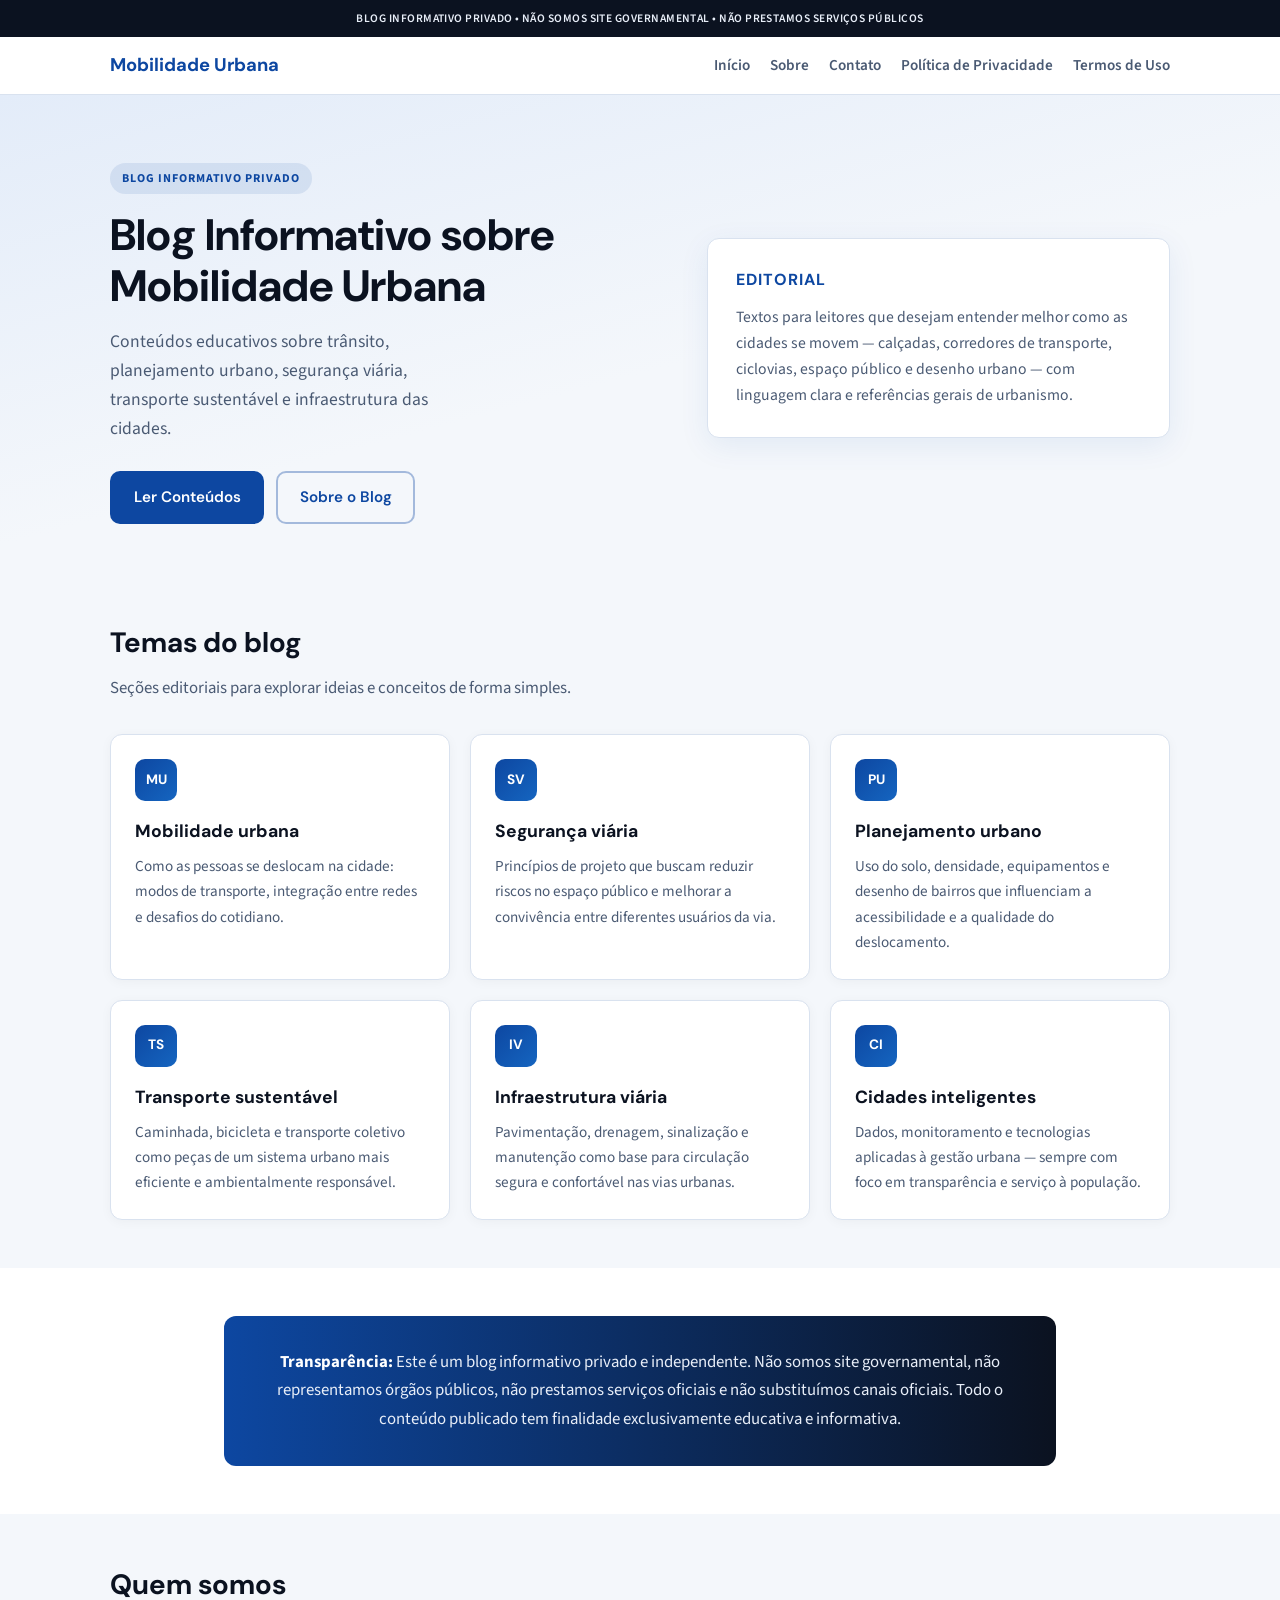
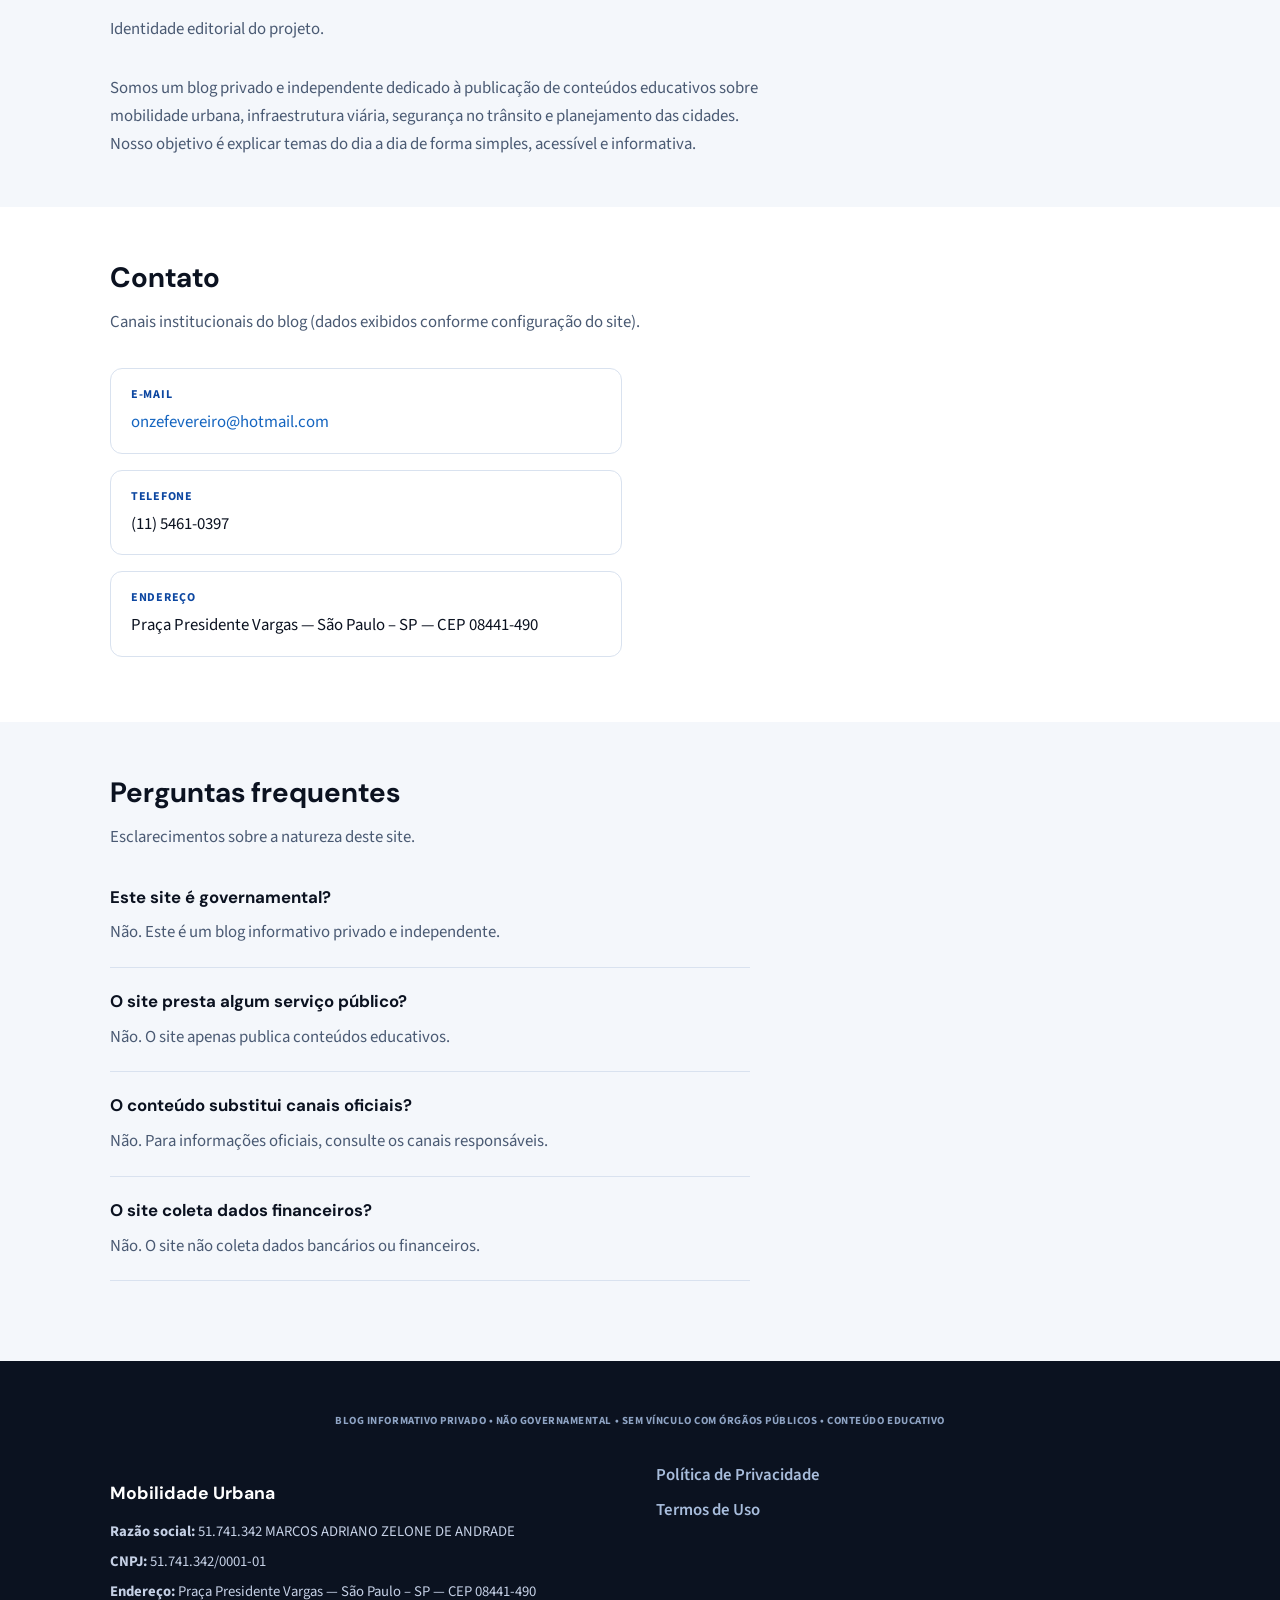
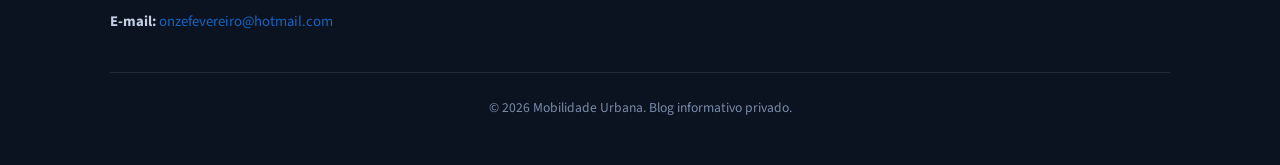
==== commit 4edec288: "o que você alterou" ====
--- a/index.html
+++ b/index.html
@@ -1,349 +1,250 @@
-<!DOCTYPE html>
-<html lang="pt-BR">
-  <head>
-    <meta charset="UTF-8" />
-    <meta name="viewport" content="width=device-width, initial-scale=1" />
-    <meta
-      name="description"
-      content="Portal editorial sobre mobilidade viária, OCR, pedágio eletrônico e Free Flow no Brasil — conteúdo educativo e independente."
-    />
-    <title>Portal</title>
-    <link rel="preconnect" href="https://fonts.googleapis.com" />
-    <link rel="preconnect" href="https://fonts.gstatic.com" crossorigin />
-    <link
-      href="https://fonts.googleapis.com/css2?family=DM+Sans:ital,opsz,wght@0,9..40,500;0,9..40,600;0,9..40,700;1,9..40,600&family=Source+Sans+3:wght@400;500;600&display=swap"
-      rel="stylesheet"
-    />
-    <link rel="stylesheet" href="css/styles.css" />
-  </head>
-  <body data-page-title="Início">
-    <header class="site-header">
-      <div class="header__inner">
-        <a class="logo" href="index.html">
-          <span class="logo__mark" aria-hidden="true"></span>
-          <span class="logo__text"
-            ><span data-bind="meta.nomePortal"></span
-            ><small class="logo__tagline" data-bind="meta.slogan"></small
-          ></span>
-        </a>
-        <button type="button" class="nav-toggle" id="nav-toggle" aria-expanded="false" aria-controls="site-nav">
-          <span class="nav-toggle__bar"></span>
-          <span class="nav-toggle__bar"></span>
-          <span class="nav-toggle__bar"></span>
-          <span class="visually-hidden">Abrir menu</span>
-        </button>
-        <nav class="nav" id="site-nav" aria-label="Principal">
-          <ul class="nav__list">
-            <li><a class="nav__link is-active" href="index.html" aria-current="page">Início</a></li>
-            <li><a class="nav__link" href="sobre.html">Sobre</a></li>
-            <li><a class="nav__link" href="contato.html">Contato</a></li>
-            <li><a class="nav__link" href="privacidade.html">Privacidade</a></li>
-            <li><a class="nav__link" href="termos.html">Termos</a></li>
-          </ul>
-        </nav>
-      </div>
-    </header>
-
-    <section class="transparencia" aria-label="Transparência">
-      <div class="transparencia__inner">
-        <p class="transparencia__titulo" data-bind="transparencia.tituloFaixa"></p>
-        <div class="transparencia__track" role="list" data-transparencia-track></div>
-      </div>
-    </section>
-
-    <main>
-      <section class="hero" aria-labelledby="hero-title">
-        <div class="hero__grid">
-          <div>
-            <p class="hero__kicker">Portal editorial · Mobilidade inteligente</p>
-            <h1 id="hero-title">Tecnologia viária e infraestrutura rodoviária no Brasil</h1>
-            <p class="hero__sub">
-              Conteúdo editorial e educativo sobre malha rodoviária, mobilidade, leitura automática de placas (OCR),
-              pedágios eletrônicos, tags e o modelo Free Flow — linguagem acessível, base técnica e caráter
-              exclusivamente informativo (não oficial, não financeiro, não governamental).
-            </p>
-            <div class="hero__actions">
-              <a class="btn btn--primary" href="#artigos">Artigos em destaque</a>
-              <a class="btn btn--secondary" href="sobre.html">Sobre o portal</a>
-            </div>
-          </div>
-          <aside class="hero__panel" aria-label="Resumo institucional">
-            <p class="hero__panel-title">Transparência</p>
-            <ul data-transparencia-footer class="hero-panel__list"></ul>
-          </aside>
-        </div>
-      </section>
-
-      <section aria-labelledby="stats-title">
-        <div class="section-head">
-          <h2 id="stats-title">Panorama em números e eixos</h2>
-          <p>Indicadores ilustrativos — não substituem estatísticas ou tarifas oficiais.</p>
-        </div>
-        <div class="stats-grid">
-          <article class="stat-card">
-            <div class="stat-card__icon" aria-hidden="true">
-              <svg viewBox="0 0 24 24" width="22" height="22"><path fill="currentColor" d="M3 17h2l1-4h10l1 4h2l-1-10h-2l-1 4H7L6 7H4L3 17zm4.5-6h9l-.5-2h-8l-.5 2z"/></svg>
-            </div>
-            <p class="stat-card__value">~1,7 mi km</p>
-            <p class="stat-card__label">Ordem de grandeza da malha rodoviária no país (fontes oficiais agregadas).</p>
-          </article>
-          <article class="stat-card">
-            <div class="stat-card__icon" aria-hidden="true">
-              <svg viewBox="0 0 24 24" width="22" height="22"><path fill="currentColor" d="M5 15H3v4c0 1.1.9 2 2 2h4v-2H5v-4zM5 5h4V3H5c-1.1 0-2 .9-2 2v4h2V5zm14-2h-4v2h4v4h2V5c0-1.1-.9-2-2-2zm0 16h-4v2h4c1.1 0 2-.9 2-2v-4h-2v4zM12 9c-1.66 0-3 1.34-3 3s1.34 3 3 3 3-1.34 3-3-1.34-3-3-3z"/></svg>
-            </div>
-            <p class="stat-card__value">OCR + ANPR</p>
-            <p class="stat-card__label">Leitura óptica de placas em arrecadação, auditoria e fiscalidade.</p>
-          </article>
-          <article class="stat-card">
-            <div class="stat-card__icon" aria-hidden="true">
-              <svg viewBox="0 0 24 24" width="22" height="22"><path fill="currentColor" d="M6 12c0-2 2-4 6-4s6 2 6 4v4H6v-4zm2 0c0 1 1.8 2 4 2s4-1 4-2-1.8-2-4-2-4 1-4 2zM4 18h16v2H4v-2z"/></svg>
-            </div>
-            <p class="stat-card__value">Concessões</p>
-            <p class="stat-card__label">Contratos com metas de investimento, operação e fiscalização por agências.</p>
-          </article>
-          <article class="stat-card">
-            <div class="stat-card__icon" aria-hidden="true">
-              <svg viewBox="0 0 24 24" width="22" height="22"><path fill="currentColor" d="M14 4l-4 4H4v8h6l4 4V4zm2 4.26v7.48c2.32-.66 4-2.8 4-5.37s-1.68-4.71-4-5.37z"/></svg>
-            </div>
-            <p class="stat-card__value">Free Flow</p>
-            <p class="stat-card__label">Cobrança sem cancela física em expansão no ecossistema rodoviário.</p>
-          </article>
-        </div>
-      </section>
-
-      <section id="artigos" aria-labelledby="artigos-title">
-        <div class="section-head">
-          <h2 id="artigos-title">Artigos em destaque</h2>
-          <p>Leituras introdutórias. Aprofunde nos eixos temáticos abaixo.</p>
-        </div>
-        <div class="cards-grid">
-          <article class="card">
-            <p class="card__tag">Free Flow</p>
-            <h3 class="card__title"><a href="#sec-free-flow">Free Flow: o que muda na experiência do motorista</a></h3>
-            <p class="card__excerpt">
-              Cobrança por trecho com sensores, câmeras e cadastro — sem parada obrigatória no pórtico tradicional.
-            </p>
-            <a class="card__more" href="#sec-free-flow">Ir ao tema</a>
-          </article>
-          <article class="card">
-            <p class="card__tag">OCR</p>
-            <h3 class="card__title"><a href="#sec-ocr">OCR e leitura de placas: precisão e limites</a></h3>
-            <p class="card__excerpt">
-              Visão computacional, iluminação e padronização de placas impactam a confiabilidade da leitura automática.
-            </p>
-            <a class="card__more" href="#sec-ocr">Ir ao tema</a>
-          </article>
-          <article class="card">
-            <p class="card__tag">Infraestrutura</p>
-            <h3 class="card__title"><a href="#sec-concessoes">Concessões, ITS e tecnologia na operação</a></h3>
-            <p class="card__excerpt">
-              Contratos preveem níveis de serviço, investimento e sistemas inteligentes de monitoramento e informação.
-            </p>
-            <a class="card__more" href="#sec-concessoes">Ir ao tema</a>
-          </article>
-        </div>
-      </section>
-
-      <section aria-labelledby="temas-title">
-        <div class="section-head">
-          <h2 id="temas-title">Eixos temáticos</h2>
-          <p>Free Flow, OCR, tags, concessões e infraestrutura — explicados de forma direta.</p>
-        </div>
-
-        <section class="topic-section" id="sec-free-flow">
-          <h2 class="topic-section__title">Free Flow</h2>
-          <p class="topic-section__text">
-            Modelo em que a cobrança ocorre sem cancelas: identificação por tag, câmeras (ANPR) e correlação de
-            passagens. Reduz filas físicas e exige cadastro correto, clareza de faturamento e canais de contestação
-            alinhados à regulação local. Este texto é educativo; regras e tarifas vigentes estão com cada operador.
-          </p>
-        </section>
-
-        <section class="topic-section" id="sec-ocr">
-          <h2 class="topic-section__title">OCR e leitura de placas</h2>
-          <p class="topic-section__text">
-            O reconhecimento óptico de caracteres transforma imagens de placas em texto para auditoria, conciliação e
-            fiscalização. Ângulo, sujeira, reflexo e velocidade são variáveis críticas; sistemas reais costumam combinar
-            múltiplas capturas e validações.
-          </p>
-        </section>
-
-        <section class="topic-section" id="sec-tags">
-          <h2 class="topic-section__title">Tags eletrônicas</h2>
-          <p class="topic-section__text">
-            Dispositivos RFID associados ao veículo permitem leitura em movimento em pedágios e, onde previsto, em
-            áreas urbanas. A interoperabilidade depende de acordos comerciais e regulatórios entre redes.
-          </p>
-        </section>
-
-        <section class="topic-section" id="sec-concessoes">
-          <h2 class="topic-section__title">Concessões rodoviárias</h2>
-          <p class="topic-section__text">
-            Contratos delegam investimento, manutenção e operação de trechos. Agências reguladoras fiscalizam
-            indicadores. Este portal explica conceitos; decisões oficiais e tarifas estão com órgãos e concessionárias.
-          </p>
-        </section>
-
-        <section class="topic-section" id="sec-infra">
-          <h2 class="topic-section__title">Infraestrutura viária</h2>
-          <p class="topic-section__text">
-            Pavimento, drenagem, sinalização e ITS (sistemas inteligentes de transporte) compõem a base física e digital
-            em que pedágio, segurança e informação ao motorista se apoiam.
-          </p>
-        </section>
-      </section>
-
-      <section aria-labelledby="conceitos-title">
-        <div class="section-head">
-          <h2 id="conceitos-title">Conceitos em cartões</h2>
-          <p>Termos frequentes na imprensa especializada e em manuais técnicos.</p>
-        </div>
-        <div class="cards-grid">
-          <article class="card">
-            <h3 class="card__title">ANPR</h3>
-            <p class="card__excerpt">
-              Automatic Number Plate Recognition — fluxo de captura, detecção da placa e OCR, integrado a regras de
-              negócio e bases cadastrais quando aplicável.
-            </p>
-          </article>
-          <article class="card">
-            <h3 class="card__title">Multilane free flow</h3>
-            <p class="card__excerpt">
-              Arquitetura com várias faixas tarifadas em paralelo, leitura lateral ou superior e classificação de
-              veículos para tarifa correta.
-            </p>
-          </article>
-          <article class="card">
-            <h3 class="card__title">Interoperabilidade</h3>
-            <p class="card__excerpt">
-              Aceitação do mesmo meio de pagamento em redes distintas, quando contratado e tecnicamente homologado
-              entre operadores.
-            </p>
-          </article>
-          <article class="card">
-            <h3 class="card__title">ITS</h3>
-            <p class="card__excerpt">
-              Sistemas inteligentes de transporte: sensores, câmeras, painéis e software para gestão de tráfego,
-              incidentes e informação dinâmica.
-            </p>
-          </article>
-        </div>
-      </section>
-
-      <section aria-labelledby="glossario-title">
-        <div class="section-head">
-          <h2 id="glossario-title">Glossário técnico</h2>
-          <p>Definições curtas para consulta rápida.</p>
-        </div>
-        <div class="card" style="padding-top: 8px; padding-bottom: 8px">
-          <dl class="glossary">
-            <div class="glossary__row">
-              <dt>OCR</dt>
-              <dd>Optical Character Recognition — extração de texto a partir de imagem.</dd>
-            </div>
-            <div class="glossary__row">
-              <dt>Pedágio eletrônico</dt>
-              <dd>Cobrança com identificação automática, sem pagamento manual em cabine.</dd>
-            </div>
-            <div class="glossary__row">
-              <dt>Free Flow</dt>
-              <dd>Cobrança sem barreira física no ponto de tarifação.</dd>
-            </div>
-            <div class="glossary__row">
-              <dt>TAG</dt>
-              <dd>Etiqueta eletrônica veicular para leitura por antenas em pórticos ou corredores.</dd>
-            </div>
-            <div class="glossary__row">
-              <dt>Concessão</dt>
-              <dd>Contrato de exploração de trecho com metas de investimento, operação e fiscalização.</dd>
-            </div>
-          </dl>
-        </div>
-      </section>
-
-      <section aria-labelledby="faq-title">
-        <div class="section-head">
-          <h2 id="faq-title">Perguntas frequentes</h2>
-          <p>Esclarecimentos sobre o papel deste portal. <a href="faq.html">Página completa de FAQ</a>.</p>
-        </div>
-        <div class="card" style="padding: 0 20px">
-          <div class="faq-block">
-            <h3 class="faq-block__q">Este portal é do governo ou de uma concessionária?</h3>
-            <p class="faq-block__a">
-              Não. Somos empresa privada e portal informativo independente, sem vínculo institucional com DETRAN, ANTT,
-              governos ou concessionárias. Não substituímos canais oficiais.
-            </p>
-            <h3 class="faq-block__q">Vocês oferecem cadastro de tag ou contestação de pedágio?</h3>
-            <p class="faq-block__a">
-              Não oferecemos serviços governamentais nem operacionais de arrecadação. Use sempre os canais da operadora
-              e dos órgãos competentes.
-            </p>
-            <h3 class="faq-block__q">O conteúdo substitui orientação jurídica ou regulatória?</h3>
-            <p class="faq-block__a">
-              Não. O material é educativo e pode ficar desatualizado. Para decisões com efeito legal ou financeiro,
-              consulte fontes oficiais e assessoria especializada.
-            </p>
-            <h3 class="faq-block__q">Como tratamos dados pessoais (LGPD)?</h3>
-            <p class="faq-block__a">
-              Aplicamos minimização: cookies técnicos e, se você consentir, métricas agregadas. Não coletamos dados
-              financeiros neste portal. Veja Privacidade e Cookies.
-            </p>
-          </div>
-        </div>
-      </section>
-
-      <section class="quem-somos" aria-labelledby="quem-title">
-        <h2 id="quem-title">Quem somos</h2>
-        <p>
-          Equipe editorial e técnica focada em como a infraestrutura rodoviária e os sistemas de cobrança evoluem no
-          Brasil — com rigor de linguagem e transparência sobre nosso papel.
-        </p>
-        <p>
-          Não somos órgão público, não representamos operadoras e não comercializamos tags. Objetivo: reduzir
-          assimetria de informação entre o ecossistema da estrada e leitores curiosos ou profissionais.
-        </p>
-        <p class="quem-somos__cta"><a class="btn btn--secondary" href="faq.html">FAQ institucional</a></p>
-      </section>
-    </main>
-
-    <footer class="site-footer">
-      <div class="footer__grid">
-        <div>
-          <h2 class="footer__title" data-bind="meta.nomePortal"></h2>
-          <p class="footer__tagline" data-bind="meta.slogan"></p>
-          <p class="footer__legal">
-            <strong data-bind="empresa.razaoSocial"></strong><br />
-            CNPJ <span data-bind="empresa.cnpj"></span><br />
-            <span data-bind="empresa.enderecoLinha1"></span><br />
-            <span data-bind="empresa.enderecoLinha2"></span><br />
-            <a data-mailto="empresa.emailContato"><span data-bind="empresa.emailContato"></span></a>
-            · <a data-mailto="empresa.emailPrivacidade">Privacidade (e-mail)</a><br />
-            Tel. <span data-bind="empresa.telefone"></span> · Desde <span data-bind="empresa.anoFundacao"></span>
-          </p>
-        </div>
-        <div>
-          <h3 class="footer__subtitle">Mapa do site</h3>
-          <ul class="footer__list footer__list--plain">
-            <li><a href="index.html">Início</a></li>
-            <li><a href="sobre.html">Sobre</a></li>
-            <li><a href="contato.html">Contato</a></li>
-            <li><a href="privacidade.html">Privacidade</a></li>
-            <li><a href="termos.html">Termos</a></li>
-            <li><a href="faq.html">FAQ</a></li>
-            <li><a href="cookies.html">Política de Cookies</a></li>
-          </ul>
-        </div>
-        <div>
-          <h3 class="footer__subtitle" data-bind="transparencia.tituloFaixa"></h3>
-          <ul class="footer__list" data-transparencia-footer></ul>
-        </div>
-      </div>
-      <p class="footer__bottom">
-        © <span data-year></span> <span data-bind="empresa.nomeFantasia"></span>. Todos os direitos reservados.
-      </p>
-    </footer>
-
-    <script src="js/site.config.js"></script>
-    <script src="js/site.js"></script>
-  </body>
-</html>
+<!DOCTYPE html>
+<html lang="pt-BR">
+  <head>
+    <meta charset="UTF-8" />
+    <meta name="viewport" content="width=device-width, initial-scale=1" />
+    <meta
+      name="description"
+      content="Blog informativo privado sobre mobilidade urbana, planejamento das cidades, segurança viária e infraestrutura. Conteúdo educativo, sem vínculo governamental."
+    />
+    <title>Blog Informativo — Mobilidade Urbana</title>
+    <link rel="preconnect" href="https://fonts.googleapis.com" />
+    <link rel="preconnect" href="https://fonts.gstatic.com" crossorigin />
+    <link
+      href="https://fonts.googleapis.com/css2?family=DM+Sans:ital,opsz,wght@0,9..40,500;0,9..40,700;1,9..40,500&family=Source+Sans+3:ital,wght@0,400;0,600;1,400&display=swap"
+      rel="stylesheet"
+    />
+    <link rel="stylesheet" href="css/styles.css" />
+  </head>
+  <body>
+    <a class="skip-link" href="#conteudo-principal">Ir para o conteúdo</a>
+
+    <div class="top-bar" role="note">
+      BLOG INFORMATIVO PRIVADO • NÃO SOMOS SITE GOVERNAMENTAL • NÃO PRESTAMOS SERVIÇOS PÚBLICOS
+    </div>
+
+    <header class="site-header">
+      <div class="header-inner">
+        <a class="logo" href="index.html" aria-label="Página inicial"
+          ><span data-site-brand></span></a
+        >
+        <button
+          class="nav-toggle"
+          type="button"
+          data-nav-toggle
+          aria-expanded="false"
+          aria-controls="menu-principal"
+        >
+          Menu
+        </button>
+        <nav class="nav-main" id="menu-principal" data-nav-panel aria-label="Principal">
+          <ul>
+            <li><a href="#inicio">Início</a></li>
+            <li><a href="#sobre">Sobre</a></li>
+            <li><a href="#contato">Contato</a></li>
+            <li><a href="privacidade.html">Política de Privacidade</a></li>
+            <li><a href="termos.html">Termos de Uso</a></li>
+          </ul>
+        </nav>
+      </div>
+    </header>
+
+    <main id="conteudo-principal">
+      <section id="inicio" class="hero" aria-labelledby="hero-titulo">
+        <div class="wrap hero-grid">
+          <div>
+            <p class="hero-badge">Blog informativo privado</p>
+            <h1 id="hero-titulo">Blog Informativo sobre Mobilidade Urbana</h1>
+            <p class="lead">
+              Conteúdos educativos sobre trânsito, planejamento urbano, segurança viária, transporte
+              sustentável e infraestrutura das cidades.
+            </p>
+            <div class="hero-actions">
+              <a class="btn btn-primary" href="#temas">Ler Conteúdos</a>
+              <a class="btn btn-ghost" href="#sobre">Sobre o Blog</a>
+            </div>
+          </div>
+          <aside class="hero-panel" aria-label="Resumo editorial">
+            <h2>Editorial</h2>
+            <p>
+              Textos para leitores que desejam entender melhor como as cidades se movem — calçadas,
+              corredores de transporte, ciclovias, espaço público e desenho urbano — com linguagem
+              clara e referências gerais de urbanismo.
+            </p>
+          </aside>
+        </div>
+      </section>
+
+      <section id="temas" class="section" aria-labelledby="temas-titulo">
+        <div class="wrap">
+          <header class="section-head">
+            <h2 id="temas-titulo">Temas do blog</h2>
+            <p>Seções editoriais para explorar ideias e conceitos de forma simples.</p>
+          </header>
+          <div class="cards">
+            <article class="card">
+              <div class="card-icon" aria-hidden="true">MU</div>
+              <h3>Mobilidade urbana</h3>
+              <p>
+                Como as pessoas se deslocam na cidade: modos de transporte, integração entre redes e
+                desafios do cotidiano.
+              </p>
+            </article>
+            <article class="card">
+              <div class="card-icon" aria-hidden="true">SV</div>
+              <h3>Segurança viária</h3>
+              <p>
+                Princípios de projeto que buscam reduzir riscos no espaço público e melhorar a
+                convivência entre diferentes usuários da via.
+              </p>
+            </article>
+            <article class="card">
+              <div class="card-icon" aria-hidden="true">PU</div>
+              <h3>Planejamento urbano</h3>
+              <p>
+                Uso do solo, densidade, equipamentos e desenho de bairros que influenciam a
+                acessibilidade e a qualidade do deslocamento.
+              </p>
+            </article>
+            <article class="card">
+              <div class="card-icon" aria-hidden="true">TS</div>
+              <h3>Transporte sustentável</h3>
+              <p>
+                Caminhada, bicicleta e transporte coletivo como peças de um sistema urbano mais
+                eficiente e ambientalmente responsável.
+              </p>
+            </article>
+            <article class="card">
+              <div class="card-icon" aria-hidden="true">IV</div>
+              <h3>Infraestrutura viária</h3>
+              <p>
+                Pavimentação, drenagem, sinalização e manutenção como base para circulação segura e
+                confortável nas vias urbanas.
+              </p>
+            </article>
+            <article class="card">
+              <div class="card-icon" aria-hidden="true">CI</div>
+              <h3>Cidades inteligentes</h3>
+              <p>
+                Dados, monitoramento e tecnologias aplicadas à gestão urbana — sempre com foco em
+                transparência e serviço à população.
+              </p>
+            </article>
+          </div>
+        </div>
+      </section>
+
+      <section class="section section-alt" aria-label="Aviso de transparência">
+        <div class="wrap">
+          <p class="notice">
+            <strong>Transparência:</strong> Este é um blog informativo privado e independente. Não
+            somos site governamental, não representamos órgãos públicos, não prestamos serviços
+            oficiais e não substituímos canais oficiais. Todo o conteúdo publicado tem finalidade
+            exclusivamente educativa e informativa.
+          </p>
+        </div>
+      </section>
+
+      <section id="sobre" class="section" aria-labelledby="sobre-titulo">
+        <div class="wrap">
+          <header class="section-head">
+            <h2 id="sobre-titulo">Quem somos</h2>
+            <p>Identidade editorial do projeto.</p>
+          </header>
+          <div class="about-block">
+            <p>
+              Somos um blog privado e independente dedicado à publicação de conteúdos educativos
+              sobre mobilidade urbana, infraestrutura viária, segurança no trânsito e planejamento
+              das cidades. Nosso objetivo é explicar temas do dia a dia de forma simples, acessível e
+              informativa.
+            </p>
+          </div>
+        </div>
+      </section>
+
+      <section id="contato" class="section section-alt" aria-labelledby="contato-titulo">
+        <div class="wrap">
+          <header class="section-head">
+            <h2 id="contato-titulo">Contato</h2>
+            <p>Canais institucionais do blog (dados exibidos conforme configuração do site).</p>
+          </header>
+          <dl class="contact-grid">
+            <div class="contact-item">
+              <dt>E-mail</dt>
+              <dd><a data-site="email"></a></dd>
+            </div>
+            <div class="contact-item">
+              <dt>Telefone</dt>
+              <dd data-site="telefone"></dd>
+            </div>
+            <div class="contact-item">
+              <dt>Endereço</dt>
+              <dd data-site="endereco"></dd>
+            </div>
+          </dl>
+        </div>
+      </section>
+
+      <section class="section" aria-labelledby="faq-titulo">
+        <div class="wrap">
+          <header class="section-head">
+            <h2 id="faq-titulo">Perguntas frequentes</h2>
+            <p>Esclarecimentos sobre a natureza deste site.</p>
+          </header>
+          <ul class="faq-list">
+            <li class="faq-item">
+              <h3>Este site é governamental?</h3>
+              <p>Não. Este é um blog informativo privado e independente.</p>
+            </li>
+            <li class="faq-item">
+              <h3>O site presta algum serviço público?</h3>
+              <p>Não. O site apenas publica conteúdos educativos.</p>
+            </li>
+            <li class="faq-item">
+              <h3>O conteúdo substitui canais oficiais?</h3>
+              <p>Não. Para informações oficiais, consulte os canais responsáveis.</p>
+            </li>
+            <li class="faq-item">
+              <h3>O site coleta dados financeiros?</h3>
+              <p>Não. O site não coleta dados bancários ou financeiros.</p>
+            </li>
+          </ul>
+        </div>
+      </section>
+    </main>
+
+    <footer class="site-footer">
+      <div class="wrap">
+        <p class="footer-disclaimer">
+          BLOG INFORMATIVO PRIVADO • NÃO GOVERNAMENTAL • SEM VÍNCULO COM ÓRGÃOS PÚBLICOS • CONTEÚDO
+          EDUCATIVO
+        </p>
+        <div class="footer-grid">
+          <div>
+            <p class="footer-brand" data-site-brand></p>
+            <div class="footer-meta">
+              <p><strong>Razão social:</strong> <span data-site="razaoSocial"></span></p>
+              <p><strong>CNPJ:</strong> <span data-site="cnpj"></span></p>
+              <p><strong>Endereço:</strong> <span data-site="endereco"></span></p>
+              <p>
+                <strong>E-mail:</strong>
+                <a data-site="email"></a>
+              </p>
+            </div>
+          </div>
+          <div class="footer-links">
+            <a href="privacidade.html">Política de Privacidade</a>
+            <a href="termos.html">Termos de Uso</a>
+          </div>
+        </div>
+        <p class="footer-copy">© <span id="ano-atual"></span> <span data-site-brand></span>. Blog informativo privado.</p>
+      </div>
+    </footer>
+
+    <script src="js/site-config.js"></script>
+    <script src="js/nav.js"></script>
+    <script>
+      document.getElementById("ano-atual").textContent = new Date().getFullYear();
+    </script>
+  </body>
+</html>
--- a/css/styles.css
+++ b/css/styles.css
@@ -1,1204 +1,550 @@
-/* Via Fluxo — portal editorial, paleta azul / branco / preto */
-:root {
-  --color-bg: #f4f7fb;
-  --color-surface: #ffffff;
-  --color-ink: #0a0f1a;
-  --color-muted: #5c6578;
-  --color-line: #d8e0ec;
-  --color-accent: #0b4f9c;
-  --color-accent-soft: #e8f1fc;
-  --color-accent-dark: #06356a;
-  --shadow-sm: 0 4px 20px rgba(10, 22, 40, 0.06);
-  --shadow-md: 0 12px 40px rgba(10, 22, 40, 0.1);
-  --radius: 14px;
-  --font-display: "DM Sans", system-ui, sans-serif;
-  --font-body: "Source Sans 3", "Segoe UI", system-ui, sans-serif;
-  --space: 8px;
-  --max: 1120px;
-}
-
-*,
-*::before,
-*::after {
-  box-sizing: border-box;
-}
-
-html {
-  scroll-behavior: smooth;
-}
-
-body {
-  margin: 0;
-  font-family: var(--font-body);
-  font-size: 1.05rem;
-  line-height: 1.65;
-  color: var(--color-ink);
-  background: var(--color-bg);
-  min-height: 100vh;
-  display: flex;
-  flex-direction: column;
-}
-
-.visually-hidden {
-  position: absolute;
-  width: 1px;
-  height: 1px;
-  padding: 0;
-  margin: -1px;
-  overflow: hidden;
-  clip: rect(0, 0, 0, 0);
-  white-space: nowrap;
-  border: 0;
-}
-
-a {
-  color: var(--color-accent);
-  text-decoration-thickness: 1px;
-  text-underline-offset: 3px;
-}
-
-a:hover {
-  color: var(--color-accent-dark);
-}
-
-img {
-  max-width: 100%;
-  height: auto;
-}
-
-.site-header {
-  position: sticky;
-  top: 0;
-  z-index: 40;
-  background: rgba(255, 255, 255, 0.92);
-  backdrop-filter: blur(10px);
-  border-bottom: 1px solid var(--color-line);
-}
-
-.header__inner {
-  max-width: var(--max);
-  margin: 0 auto;
-  padding: calc(var(--space) * 2) calc(var(--space) * 2);
-  display: flex;
-  align-items: center;
-  justify-content: space-between;
-  gap: calc(var(--space) * 2);
-}
-
-.logo {
-  display: inline-flex;
-  align-items: center;
-  gap: 10px;
-  font-family: var(--font-display);
-  font-weight: 700;
-  font-size: 1.15rem;
-  letter-spacing: -0.02em;
-  color: var(--color-ink);
-  text-decoration: none;
-}
-
-.logo:hover {
-  color: var(--color-accent);
-}
-
-.logo__mark {
-  width: 10px;
-  height: 28px;
-  border-radius: 3px;
-  background: linear-gradient(180deg, var(--color-accent) 0%, #051f3d 100%);
-  box-shadow: 0 0 0 2px rgba(11, 79, 156, 0.15);
-}
-
-.nav-toggle {
-  display: none;
-  flex-direction: column;
-  gap: 5px;
-  padding: 10px;
-  border: 1px solid var(--color-line);
-  border-radius: 10px;
-  background: var(--color-surface);
-  cursor: pointer;
-}
-
-.nav-toggle__bar {
-  width: 22px;
-  height: 2px;
-  background: var(--color-ink);
-  border-radius: 1px;
-}
-
-.nav__list {
-  list-style: none;
-  margin: 0;
-  padding: 0;
-  display: flex;
-  flex-wrap: wrap;
-  gap: calc(var(--space) * 0.5) calc(var(--space) * 2);
-}
-
-.nav__link {
-  font-family: var(--font-display);
-  font-weight: 600;
-  font-size: 0.92rem;
-  color: var(--color-muted);
-  text-decoration: none;
-  padding: 6px 2px;
-  border-bottom: 2px solid transparent;
-}
-
-.nav__link:hover,
-.nav__link.is-active {
-  color: var(--color-accent);
-  border-bottom-color: var(--color-accent);
-}
-
-.transparencia {
-  background: linear-gradient(90deg, #061a33 0%, #0b4f9c 50%, #061a33 100%);
-  color: #e8f0ff;
-  font-size: 0.8rem;
-  border-bottom: 1px solid rgba(255, 255, 255, 0.12);
-}
-
-.transparencia__inner {
-  max-width: var(--max);
-  margin: 0 auto;
-  padding: calc(var(--space) * 1.5) calc(var(--space) * 2);
-}
-
-.transparencia__titulo {
-  margin: 0 0 8px;
-  font-family: var(--font-display);
-  font-size: 0.72rem;
-  text-transform: uppercase;
-  letter-spacing: 0.14em;
-  opacity: 0.85;
-}
-
-.transparencia__track {
-  display: flex;
-  flex-wrap: wrap;
-  gap: 8px;
-}
-
-.transparencia__item {
-  display: inline-block;
-  padding: 6px 10px;
-  border-radius: 999px;
-  background: rgba(255, 255, 255, 0.1);
-  border: 1px solid rgba(255, 255, 255, 0.18);
-  white-space: normal;
-  line-height: 1.35;
-}
-
-main {
-  flex: 1;
-  max-width: var(--max);
-  margin: 0 auto;
-  padding: calc(var(--space) * 4) calc(var(--space) * 2) calc(var(--space) * 6);
-  width: 100%;
-}
-
-.hero {
-  display: grid;
-  gap: calc(var(--space) * 3);
-  padding: calc(var(--space) * 5) 0 calc(var(--space) * 4);
-  border-bottom: 1px solid var(--color-line);
-  margin-bottom: calc(var(--space) * 4);
-}
-
-.hero__grid {
-  display: grid;
-  gap: calc(var(--space) * 3);
-  grid-template-columns: 1fr;
-}
-
-@media (min-width: 880px) {
-  .hero__grid {
-    grid-template-columns: 1.15fr 0.85fr;
-    align-items: start;
-  }
-}
-
-.hero__kicker {
-  font-family: var(--font-display);
-  font-size: 0.78rem;
-  text-transform: uppercase;
-  letter-spacing: 0.16em;
-  color: var(--color-accent);
-  margin: 0 0 12px;
-}
-
-.hero h1 {
-  font-family: var(--font-display);
-  font-size: clamp(1.85rem, 4vw, 2.65rem);
-  line-height: 1.12;
-  letter-spacing: -0.03em;
-  margin: 0 0 16px;
-  color: var(--color-ink);
-}
-
-.hero__sub {
-  margin: 0;
-  font-size: 1.1rem;
-  color: var(--color-muted);
-  max-width: 36em;
-}
-
-.hero__actions {
-  display: flex;
-  flex-wrap: wrap;
-  gap: 12px;
-  margin-top: calc(var(--space) * 2);
-}
-
-.hero__panel {
-  background: var(--color-surface);
-  border-radius: var(--radius);
-  box-shadow: var(--shadow-md);
-  border: 1px solid var(--color-line);
-  padding: calc(var(--space) * 3);
-  position: relative;
-  overflow: hidden;
-}
-
-.hero__panel::before {
-  content: "";
-  position: absolute;
-  inset: -40% 40% auto -20%;
-  height: 80%;
-  background: radial-gradient(circle, rgba(11, 79, 156, 0.12), transparent 60%);
-  pointer-events: none;
-}
-
-.hero__panel-title {
-  font-family: var(--font-display);
-  font-size: 0.85rem;
-  text-transform: uppercase;
-  letter-spacing: 0.1em;
-  color: var(--color-muted);
-  margin: 0 0 12px;
-}
-
-.hero__panel ul {
-  margin: 0;
-  padding-left: 1.1em;
-  color: var(--color-ink);
-  font-size: 0.95rem;
-}
-
-.hero__panel li {
-  margin-bottom: 8px;
-}
-
-.hero-panel__list {
-  margin: 0;
-  padding-left: 1.1em;
-  color: var(--color-ink);
-  font-size: 0.9rem;
-}
-
-.faq-block__q {
-  font-family: var(--font-display);
-  font-size: 1rem;
-  margin: 20px 0 8px;
-  color: var(--color-ink);
-}
-
-.faq-block__q:first-child {
-  margin-top: 16px;
-}
-
-.faq-block__a {
-  margin: 0 0 8px;
-  color: var(--color-muted);
-  font-size: 0.95rem;
-}
-
-.btn {
-  display: inline-flex;
-  align-items: center;
-  justify-content: center;
-  gap: 8px;
-  font-family: var(--font-display);
-  font-weight: 600;
-  font-size: 0.92rem;
-  padding: 12px 20px;
-  border-radius: 10px;
-  border: none;
-  cursor: pointer;
-  text-decoration: none;
-  transition: background 0.2s ease, color 0.2s ease, box-shadow 0.2s ease;
-}
-
-.btn--primary {
-  background: var(--color-accent);
-  color: #fff;
-  box-shadow: 0 6px 20px rgba(11, 79, 156, 0.25);
-}
-
-.btn--primary:hover {
-  background: var(--color-accent-dark);
-  color: #fff;
-}
-
-.btn--secondary {
-  background: var(--color-surface);
-  color: var(--color-accent);
-  border: 1px solid var(--color-line);
-}
-
-.btn--secondary:hover {
-  border-color: var(--color-accent);
-}
-
-.btn--ghost {
-  background: transparent;
-  color: var(--color-ink);
-  border: 1px solid var(--color-line);
-}
-
-.section-head {
-  display: flex;
-  flex-wrap: wrap;
-  align-items: baseline;
-  justify-content: space-between;
-  gap: 12px;
-  margin-bottom: calc(var(--space) * 2.5);
-}
-
-.section-head h2 {
-  font-family: var(--font-display);
-  font-size: 1.45rem;
-  margin: 0;
-  letter-spacing: -0.02em;
-}
-
-.section-head p {
-  margin: 0;
-  color: var(--color-muted);
-  max-width: 28rem;
-  font-size: 0.98rem;
-}
-
-.stats-grid {
-  display: grid;
-  grid-template-columns: repeat(auto-fit, minmax(200px, 1fr));
-  gap: calc(var(--space) * 2);
-  margin-bottom: calc(var(--space) * 5);
-}
-
-.stat-card {
-  background: var(--color-surface);
-  border-radius: var(--radius);
-  padding: calc(var(--space) * 2.5);
-  border: 1px solid var(--color-line);
-  box-shadow: var(--shadow-sm);
-}
-
-.stat-card__icon {
-  width: 40px;
-  height: 40px;
-  border-radius: 10px;
-  background: var(--color-accent-soft);
-  color: var(--color-accent);
-  display: flex;
-  align-items: center;
-  justify-content: center;
-  margin-bottom: 12px;
-}
-
-.stat-card__icon svg {
-  width: 22px;
-  height: 22px;
-}
-
-.stat-card__value {
-  font-family: var(--font-display);
-  font-weight: 700;
-  font-size: 1.35rem;
-  margin: 0 0 6px;
-  letter-spacing: -0.02em;
-}
-
-.stat-card__label {
-  margin: 0;
-  font-size: 0.88rem;
-  color: var(--color-muted);
-  line-height: 1.45;
-}
-
-.cards-grid {
-  display: grid;
-  grid-template-columns: repeat(auto-fit, minmax(260px, 1fr));
-  gap: calc(var(--space) * 2);
-  margin-bottom: calc(var(--space) * 5);
-}
-
-.card {
-  background: var(--color-surface);
-  border-radius: var(--radius);
-  padding: calc(var(--space) * 2.5);
-  border: 1px solid var(--color-line);
-  box-shadow: var(--shadow-sm);
-  display: flex;
-  flex-direction: column;
-  gap: 10px;
-}
-
-.card__tag {
-  font-size: 0.72rem;
-  font-weight: 700;
-  text-transform: uppercase;
-  letter-spacing: 0.08em;
-  color: var(--color-accent);
-}
-
-.card__title {
-  font-family: var(--font-display);
-  font-size: 1.1rem;
-  margin: 0;
-  line-height: 1.3;
-}
-
-.card__title a {
-  color: inherit;
-  text-decoration: none;
-}
-
-.card__title a:hover {
-  color: var(--color-accent);
-}
-
-.card__excerpt {
-  margin: 0;
-  flex: 1;
-  color: var(--color-muted);
-  font-size: 0.95rem;
-}
-
-.card__more {
-  font-family: var(--font-display);
-  font-weight: 600;
-  font-size: 0.88rem;
-  text-decoration: none;
-}
-
-.topic-section {
-  margin-bottom: calc(var(--space) * 4);
-  padding: calc(var(--space) * 3);
-  background: var(--color-surface);
-  border-radius: var(--radius);
-  border: 1px solid var(--color-line);
-  box-shadow: var(--shadow-sm);
-}
-
-.topic-section__title {
-  font-family: var(--font-display);
-  font-size: 1.25rem;
-  margin: 0 0 12px;
-}
-
-.topic-section__text {
-  margin: 0;
-  color: var(--color-muted);
-}
-
-.glossary {
-  margin: 0;
-}
-
-.glossary__row {
-  display: grid;
-  gap: 6px;
-  padding: 16px 0;
-  border-bottom: 1px solid var(--color-line);
-}
-
-@media (min-width: 640px) {
-  .glossary__row {
-    grid-template-columns: 160px 1fr;
-    gap: 24px;
-    align-items: start;
-  }
-}
-
-.glossary dt {
-  font-family: var(--font-display);
-  font-weight: 700;
-  color: var(--color-ink);
-}
-
-.glossary dd {
-  margin: 0;
-  color: var(--color-muted);
-}
-
-.faq-item {
-  border-bottom: 1px solid var(--color-line);
-}
-
-.faq-item__btn {
-  width: 100%;
-  text-align: left;
-  padding: 18px 8px 18px 0;
-  border: none;
-  background: none;
-  font-family: var(--font-display);
-  font-size: 1rem;
-  font-weight: 600;
-  color: var(--color-ink);
-  cursor: pointer;
-  display: flex;
-  align-items: center;
-  justify-content: space-between;
-  gap: 12px;
-}
-
-.faq-item__btn::after {
-  content: "+";
-  flex-shrink: 0;
-  font-weight: 400;
-  color: var(--color-accent);
-  font-size: 1.25rem;
-}
-
-.faq-item__btn[aria-expanded="true"]::after {
-  content: "−";
-}
-
-.faq-item__panel {
-  padding: 0 0 18px;
-  color: var(--color-muted);
-}
-
-.faq-item__panel p {
-  margin: 0;
-}
-
-.quem-somos {
-  background: linear-gradient(135deg, #0b4f9c 0%, #051f3d 100%);
-  color: #e8f0ff;
-  border-radius: var(--radius);
-  padding: calc(var(--space) * 3.5);
-  margin-top: calc(var(--space) * 4);
-  box-shadow: var(--shadow-md);
-}
-
-.quem-somos h2 {
-  font-family: var(--font-display);
-  margin: 0 0 16px;
-  font-size: 1.35rem;
-}
-
-.quem-somos p {
-  margin: 0 0 12px;
-  color: rgba(232, 240, 255, 0.92);
-}
-
-.quem-somos__cta {
-  margin-top: 20px;
-}
-
-.quem-somos .btn--secondary {
-  background: rgba(255, 255, 255, 0.12);
-  color: #fff;
-  border-color: rgba(255, 255, 255, 0.35);
-}
-
-.quem-somos .btn--secondary:hover {
-  background: rgba(255, 255, 255, 0.2);
-}
-
-.site-footer {
-  background: #050a12;
-  color: #c5cedd;
-  padding: calc(var(--space) * 5) calc(var(--space) * 2);
-  font-size: 0.92rem;
-}
-
-.footer__grid {
-  max-width: var(--max);
-  margin: 0 auto;
-  display: grid;
-  gap: calc(var(--space) * 3);
-  grid-template-columns: 1fr;
-}
-
-@media (min-width: 900px) {
-  .footer__grid {
-    grid-template-columns: 1fr 1fr 1.1fr;
-  }
-}
-
-.footer__title {
-  font-family: var(--font-display);
-  color: #fff;
-  margin: 0 0 8px;
-  font-size: 1.1rem;
-}
-
-.footer__tagline {
-  margin: 0 0 16px;
-  color: #9aa7bc;
-}
-
-.footer__legal {
-  margin: 0;
-  line-height: 1.55;
-}
-
-.footer__subtitle {
-  font-family: var(--font-display);
-  color: #fff;
-  font-size: 0.85rem;
-  text-transform: uppercase;
-  letter-spacing: 0.1em;
-  margin: 0 0 12px;
-}
-
-.footer__contact {
-  margin: 0 0 12px;
-}
-
-.footer__contact a {
-  color: #8ec5ff;
-}
-
-.footer__links {
-  margin: 0;
-}
-
-.footer__links a {
-  color: #8ec5ff;
-  text-decoration: none;
-}
-
-.footer__links a:hover {
-  text-decoration: underline;
-}
-
-.footer__sep {
-  margin: 0 6px;
-  opacity: 0.5;
-}
-
-.footer__list {
-  margin: 0;
-  padding-left: 1.1em;
-  color: #9aa7bc;
-  font-size: 0.85rem;
-  line-height: 1.5;
-}
-
-.footer__bottom {
-  max-width: var(--max);
-  margin: calc(var(--space) * 3) auto 0;
-  padding-top: calc(var(--space) * 2);
-  border-top: 1px solid rgba(255, 255, 255, 0.1);
-  font-size: 0.82rem;
-  color: #7a869c;
-  text-align: center;
-}
-
-.cookie-bar {
-  position: fixed;
-  z-index: 50;
-  left: 0;
-  right: 0;
-  bottom: 0;
-  padding: calc(var(--space) * 2);
-  background: rgba(5, 10, 18, 0.96);
-  color: #e8edf5;
-  border-top: 1px solid rgba(255, 255, 255, 0.1);
-}
-
-.cookie-bar__inner {
-  max-width: var(--max);
-  margin: 0 auto;
-  display: flex;
-  flex-wrap: wrap;
-  gap: 16px;
-  align-items: flex-end;
-  justify-content: space-between;
-}
-
-.cookie-bar__text {
-  margin: 0;
-  flex: 1 1 280px;
-  font-size: 0.9rem;
-  line-height: 1.5;
-}
-
-.cookie-bar__text a {
-  color: #8ec5ff;
-}
-
-.cookie-bar__actions {
-  display: flex;
-  flex-wrap: wrap;
-  gap: 10px;
-}
-
-.cookie-bar .btn--primary {
-  background: var(--color-accent);
-}
-
-.cookie-bar .btn--ghost {
-  color: #fff;
-  border-color: rgba(255, 255, 255, 0.25);
-}
-
-/* Páginas internas */
-.page-hero {
-  padding-bottom: calc(var(--space) * 3);
-  border-bottom: 1px solid var(--color-line);
-  margin-bottom: calc(var(--space) * 3);
-}
-
-.page-hero h1 {
-  font-family: var(--font-display);
-  font-size: clamp(1.6rem, 3vw, 2rem);
-  margin: 0 0 10px;
-}
-
-.page-hero p {
-  margin: 0;
-  color: var(--color-muted);
-  max-width: 40em;
-}
-
-.prose {
-  max-width: 44rem;
-}
-
-.prose h2 {
-  font-family: var(--font-display);
-  font-size: 1.2rem;
-  margin: calc(var(--space) * 3) 0 calc(var(--space) * 1.5);
-}
-
-.prose h3 {
-  font-family: var(--font-display);
-  font-size: 1.05rem;
-  margin: calc(var(--space) * 2.5) 0 8px;
-}
-
-.prose p,
-.prose li {
-  color: var(--color-muted);
-}
-
-.prose ul {
-  padding-left: 1.2em;
-}
-
-.contact-card {
-  background: var(--color-surface);
-  border: 1px solid var(--color-line);
-  border-radius: var(--radius);
-  padding: calc(var(--space) * 3);
-  box-shadow: var(--shadow-sm);
-  margin-bottom: calc(var(--space) * 3);
-}
-
-.contact-card dl {
-  margin: 0;
-}
-
-.contact-card dt {
-  font-family: var(--font-display);
-  font-size: 0.75rem;
-  text-transform: uppercase;
-  letter-spacing: 0.1em;
-  color: var(--color-muted);
-  margin-top: 16px;
-}
-
-.contact-card dt:first-child {
-  margin-top: 0;
-}
-
-.contact-card dd {
-  margin: 4px 0 0;
-  font-size: 1.05rem;
-}
-
-label {
-  display: block;
-  font-family: var(--font-display);
-  font-weight: 600;
-  font-size: 0.88rem;
-  margin-bottom: 6px;
-}
-
-input,
-textarea {
-  width: 100%;
-  max-width: 32rem;
-  padding: 12px 14px;
-  border-radius: 10px;
-  border: 1px solid var(--color-line);
-  font: inherit;
-  background: var(--color-surface);
-}
-
-textarea {
-  min-height: 140px;
-  resize: vertical;
-}
-
-.form-row {
-  margin-bottom: 16px;
-}
-
-@media (max-width: 768px) {
-  .nav-toggle {
-    display: inline-flex;
-  }
-
-  .nav {
-    position: absolute;
-    left: 0;
-    right: 0;
-    top: 100%;
-    background: var(--color-surface);
-    border-bottom: 1px solid var(--color-line);
-    padding: 12px calc(var(--space) * 2) 16px;
-    display: none;
-  }
-
-  .nav.is-open {
-    display: block;
-  }
-
-  .nav__list {
-    flex-direction: column;
-    gap: 4px;
-  }
-
-  .site-header {
-    position: relative;
-  }
-}
-
-@media (prefers-reduced-motion: reduce) {
-  html {
-    scroll-behavior: auto;
-  }
-
-  *,
-  *::before,
-  *::after {
-    transition-duration: 0.01ms;
-  }
-}
-
-/* —— Portal (HTML estático + site.js) —— */
-.skip-link {
-  position: absolute;
-  left: 12px;
-  top: 12px;
-  padding: 10px 14px;
-  background: var(--color-surface);
-  color: var(--color-accent);
-  font-family: var(--font-display);
-  font-weight: 600;
-  border-radius: 10px;
-  box-shadow: var(--shadow-sm);
-  z-index: 200;
-  transform: translateY(-200%);
-  transition: transform 0.2s ease;
-}
-
-.skip-link:focus {
-  transform: translateY(0);
-  outline: 2px solid var(--color-accent);
-  outline-offset: 2px;
-}
-
-.layout-inner {
-  max-width: var(--max);
-  margin-inline: auto;
-  padding-inline: calc(var(--space) * 2);
-}
-
-.logo__tagline {
-  display: block;
-  margin-top: 4px;
-  font-size: 0.72rem;
-  font-weight: 500;
-  letter-spacing: 0.01em;
-  color: var(--color-muted);
-  max-width: 260px;
-  line-height: 1.25;
-}
-
-.footer__list--plain {
-  list-style: none;
-  padding: 0;
-  margin: 0;
-  display: flex;
-  flex-direction: column;
-  gap: 8px;
-}
-
-.footer__list--plain a {
-  color: #8ec5ff;
-  text-decoration: none;
-}
-
-.footer__list--plain a:hover {
-  text-decoration: underline;
-}
-
-.page-block {
-  padding-block: calc(var(--space) * 4);
-}
-
-.section {
-  padding-block: calc(var(--space) * 5);
-}
-
-.section--alt {
-  background: color-mix(in srgb, var(--color-surface) 88%, var(--color-bg));
-  border-block: 1px solid var(--color-line);
-}
-
-.section-title {
-  font-family: var(--font-display);
-  font-size: clamp(1.35rem, 2.5vw, 1.75rem);
-  font-weight: 700;
-  letter-spacing: -0.02em;
-  margin: 0 0 calc(var(--space) * 1);
-  color: var(--color-ink);
-}
-
-.section-lead {
-  margin: 0 0 calc(var(--space) * 3);
-  max-width: 52ch;
-  color: var(--color-muted);
-  font-family: var(--font-display);
-  font-size: 0.98rem;
-  line-height: 1.5;
-}
-
-.stats-grid {
-  display: grid;
-  grid-template-columns: repeat(auto-fit, minmax(200px, 1fr));
-  gap: calc(var(--space) * 2);
-}
-
-.stat-card__icon {
-  width: 26px;
-  height: 26px;
-  color: var(--color-accent);
-  margin-bottom: 10px;
-}
-
-.temas-stack {
-  display: flex;
-  flex-direction: column;
-  gap: calc(var(--space) * 2);
-}
-
-.tema-block {
-  scroll-margin-top: 88px;
-}
-
-.tema-block__head {
-  display: flex;
-  flex-wrap: wrap;
-  align-items: baseline;
-  gap: 12px;
-  margin-bottom: 10px;
-}
-
-.tema-block__id {
-  font-family: var(--font-display);
-  font-size: 0.68rem;
-  font-weight: 700;
-  letter-spacing: 0.12em;
-  text-transform: uppercase;
-  color: var(--color-muted);
-}
-
-.tema-block__title {
-  font-family: var(--font-display);
-  font-size: 1.2rem;
-  margin: 0;
-  color: var(--color-ink);
-}
-
-.tema-block__desc {
-  margin: 0 0 12px;
-  color: var(--color-muted);
-}
-
-.tema-block__more {
-  margin: 0;
-  font-family: var(--font-display);
-  font-size: 0.9rem;
-}
-
-.card__resumo {
-  margin: 0;
-  flex: 1;
-  color: var(--color-muted);
-  font-size: 0.95rem;
-}
-
-.glossario__list {
-  margin: 0;
-  display: flex;
-  flex-direction: column;
-  gap: calc(var(--space) * 2);
-}
-
-.glossario__item {
-  padding-bottom: calc(var(--space) * 2);
-  border-bottom: 1px solid var(--color-line);
-}
-
-.glossario__item:last-child {
-  border-bottom: 0;
-}
-
-.glossario__item dt {
-  font-family: var(--font-display);
-  font-weight: 700;
-  color: var(--color-ink);
-  margin-bottom: 6px;
-}
-
-.glossario__item dd {
-  margin: 0;
-  color: var(--color-muted);
-}
-
-.faq-item summary.faq-item__q {
-  list-style: none;
-  width: 100%;
-  text-align: left;
-  padding: 18px 8px 18px 0;
-  border: none;
-  background: var(--color-surface);
-  font-family: var(--font-display);
-  font-size: 1rem;
-  font-weight: 600;
-  color: var(--color-ink);
-  cursor: pointer;
-  display: flex;
-  align-items: center;
-  justify-content: space-between;
-  gap: 12px;
-  border-radius: var(--radius);
-  border: 1px solid var(--color-line);
-  padding: 16px 18px;
-  box-shadow: var(--shadow-sm);
-}
-
-.faq-item summary.faq-item__q::-webkit-details-marker {
-  display: none;
-}
-
-.faq-item summary.faq-item__q::after {
-  content: "+";
-  font-weight: 400;
-  color: var(--color-accent);
-  font-size: 1.25rem;
-}
-
-.faq-item[open] summary.faq-item__q::after {
-  content: "−";
-}
-
-.faq-item__a {
-  padding: 0 18px 16px;
-  color: var(--color-muted);
-}
-
-.faq-item__a p {
-  margin: 0;
-}
-
-.teaser-block {
-  background: linear-gradient(135deg, #0b4f9c 0%, #051f3d 100%);
-  color: #e8f0ff;
-  border-radius: var(--radius);
-  padding: calc(var(--space) * 4);
-  box-shadow: var(--shadow-md);
-}
-
-.teaser-block .section-title {
-  color: #fff;
-}
-
-.teaser-block__text {
-  margin: 0 0 calc(var(--space) * 2);
-  max-width: 55ch;
-  opacity: 0.95;
-}
-
-.text-link {
-  color: var(--color-accent);
-  font-family: var(--font-display);
-  font-weight: 600;
-  text-decoration: none;
-  border-bottom: 1px solid rgba(11, 79, 156, 0.35);
-}
-
-.text-link:hover {
-  border-bottom-color: var(--color-accent);
-}
-
-.page-hero .hero__title {
-  font-family: var(--font-display);
-  font-size: clamp(1.85rem, 4vw, 2.65rem);
-  line-height: 1.12;
-  letter-spacing: -0.03em;
-  margin: 0 0 16px;
-  color: var(--color-ink);
-}
-
-.page-hero .hero__lead {
-  margin: 0 0 calc(var(--space) * 2);
-  font-size: 1.08rem;
-  color: var(--color-muted);
-  max-width: 36em;
-}
-
-.page-hero .eyebrow {
-  font-family: var(--font-display);
-  font-size: 0.75rem;
-  font-weight: 700;
-  letter-spacing: 0.14em;
-  text-transform: uppercase;
-  color: var(--color-accent);
-  margin: 0 0 12px;
-}
-
-.page-hero .hero__visual {
-  position: relative;
-  min-height: 200px;
-  color: var(--color-accent);
-}
-
-.page-hero .hero__orb {
-  position: absolute;
-  inset: 10% 12%;
-  border-radius: 50%;
-  background: radial-gradient(circle at 30% 30%, rgba(255, 255, 255, 0.95), rgba(11, 79, 156, 0.12));
-  border: 1px solid var(--color-line);
-  box-shadow: var(--shadow-md);
-}
-
-.page-hero .hero__lines {
-  position: absolute;
-  inset: 0;
-  width: 100%;
-  height: 100%;
-}
-
-.prose .section-title {
-  margin-top: calc(var(--space) * 2);
-}
+:root {
+  --color-bg: #f4f7fb;
+  --color-surface: #ffffff;
+  --color-ink: #0b1220;
+  --color-muted: #4a5a73;
+  --color-accent: #0d47a1;
+  --color-accent-soft: #1565c0;
+  --color-border: #d9e2ef;
+  --font-display: "DM Sans", system-ui, sans-serif;
+  --font-body: "Source Sans 3", system-ui, sans-serif;
+  --radius: 12px;
+  --shadow: 0 8px 30px rgba(13, 71, 161, 0.08);
+  --max: 1100px;
+}
+
+*,
+*::before,
+*::after {
+  box-sizing: border-box;
+}
+
+html {
+  scroll-behavior: smooth;
+}
+
+body {
+  margin: 0;
+  font-family: var(--font-body);
+  font-size: 1.05rem;
+  line-height: 1.65;
+  color: var(--color-ink);
+  background: var(--color-bg);
+}
+
+@media (prefers-reduced-motion: reduce) {
+  html {
+    scroll-behavior: auto;
+  }
+}
+
+a {
+  color: var(--color-accent-soft);
+  text-decoration: none;
+}
+
+a:hover {
+  text-decoration: underline;
+}
+
+img {
+  max-width: 100%;
+  height: auto;
+}
+
+.skip-link {
+  position: absolute;
+  left: -9999px;
+  z-index: 999;
+  padding: 0.75rem 1rem;
+  background: var(--color-accent);
+  color: #fff;
+}
+
+.skip-link:focus {
+  left: 0.5rem;
+  top: 0.5rem;
+}
+
+.top-bar {
+  background: var(--color-ink);
+  color: #e8eef8;
+  font-size: 0.72rem;
+  letter-spacing: 0.04em;
+  text-transform: uppercase;
+  text-align: center;
+  padding: 0.55rem 1rem;
+  font-weight: 600;
+}
+
+.site-header {
+  background: var(--color-surface);
+  border-bottom: 1px solid var(--color-border);
+  position: sticky;
+  top: 0;
+  z-index: 50;
+}
+
+.header-inner {
+  max-width: var(--max);
+  margin: 0 auto;
+  padding: 0.85rem 1.25rem;
+  display: flex;
+  flex-wrap: wrap;
+  align-items: center;
+  justify-content: space-between;
+  gap: 1rem;
+}
+
+.logo {
+  font-family: var(--font-display);
+  font-weight: 700;
+  font-size: 1.15rem;
+  color: var(--color-ink);
+}
+
+.logo span {
+  color: var(--color-accent);
+}
+
+.nav-toggle {
+  display: none;
+  border: 1px solid var(--color-border);
+  background: var(--color-surface);
+  padding: 0.5rem 0.75rem;
+  border-radius: 8px;
+  cursor: pointer;
+  font-family: inherit;
+  font-size: 0.9rem;
+}
+
+.nav-main ul {
+  list-style: none;
+  margin: 0;
+  padding: 0;
+  display: flex;
+  flex-wrap: wrap;
+  gap: 0.35rem 1.25rem;
+  align-items: center;
+}
+
+.nav-main a {
+  color: var(--color-muted);
+  font-weight: 600;
+  font-size: 0.95rem;
+  text-decoration: none;
+}
+
+.nav-main a:hover {
+  color: var(--color-accent);
+}
+
+.wrap {
+  max-width: var(--max);
+  margin: 0 auto;
+  padding: 0 1.25rem;
+}
+
+.hero {
+  padding: 3.5rem 0 3rem;
+  background: linear-gradient(165deg, #e3ecf9 0%, var(--color-bg) 55%);
+}
+
+.hero-grid {
+  display: grid;
+  gap: 2rem;
+  align-items: center;
+}
+
+@media (min-width: 880px) {
+  .hero-grid {
+    grid-template-columns: 1.1fr 0.9fr;
+  }
+}
+
+.hero-badge {
+  display: inline-block;
+  font-size: 0.75rem;
+  font-weight: 700;
+  letter-spacing: 0.08em;
+  text-transform: uppercase;
+  color: var(--color-accent);
+  background: rgba(13, 71, 161, 0.1);
+  padding: 0.35rem 0.75rem;
+  border-radius: 999px;
+  margin-bottom: 1rem;
+}
+
+.hero h1 {
+  font-family: var(--font-display);
+  font-size: clamp(2rem, 4vw, 2.75rem);
+  line-height: 1.15;
+  margin: 0 0 1rem;
+  color: var(--color-ink);
+}
+
+.hero p.lead {
+  margin: 0 0 1.75rem;
+  color: var(--color-muted);
+  font-size: 1.1rem;
+  max-width: 36ch;
+}
+
+.hero-actions {
+  display: flex;
+  flex-wrap: wrap;
+  gap: 0.75rem;
+}
+
+.btn {
+  display: inline-flex;
+  align-items: center;
+  justify-content: center;
+  padding: 0.75rem 1.35rem;
+  border-radius: 10px;
+  font-family: var(--font-display);
+  font-weight: 600;
+  font-size: 0.95rem;
+  border: 2px solid transparent;
+  cursor: pointer;
+  text-decoration: none;
+  transition: background 0.2s ease, color 0.2s ease, border-color 0.2s ease;
+}
+
+.btn-primary {
+  background: var(--color-accent);
+  color: #fff;
+}
+
+.btn-primary:hover {
+  background: var(--color-accent-soft);
+  color: #fff;
+  text-decoration: none;
+}
+
+.btn-ghost {
+  background: transparent;
+  color: var(--color-accent);
+  border-color: rgba(13, 71, 161, 0.35);
+}
+
+.btn-ghost:hover {
+  background: rgba(13, 71, 161, 0.06);
+  text-decoration: none;
+}
+
+.hero-panel {
+  background: var(--color-surface);
+  border: 1px solid var(--color-border);
+  border-radius: var(--radius);
+  box-shadow: var(--shadow);
+  padding: 1.75rem;
+}
+
+.hero-panel h2 {
+  font-family: var(--font-display);
+  font-size: 1rem;
+  margin: 0 0 0.75rem;
+  color: var(--color-accent);
+  text-transform: uppercase;
+  letter-spacing: 0.06em;
+}
+
+.hero-panel p {
+  margin: 0;
+  color: var(--color-muted);
+  font-size: 0.98rem;
+}
+
+.section {
+  padding: 3rem 0;
+}
+
+.section-alt {
+  background: var(--color-surface);
+}
+
+.section-head {
+  max-width: 40rem;
+  margin-bottom: 2rem;
+}
+
+.section-head h2 {
+  font-family: var(--font-display);
+  font-size: 1.75rem;
+  margin: 0 0 0.5rem;
+}
+
+.section-head p {
+  margin: 0;
+  color: var(--color-muted);
+}
+
+.cards {
+  display: grid;
+  gap: 1.25rem;
+  grid-template-columns: repeat(auto-fill, minmax(260px, 1fr));
+}
+
+.card {
+  background: var(--color-surface);
+  border: 1px solid var(--color-border);
+  border-radius: var(--radius);
+  padding: 1.5rem;
+  box-shadow: 0 2px 12px rgba(11, 18, 32, 0.04);
+  transition: border-color 0.2s ease, box-shadow 0.2s ease;
+}
+
+.card:hover {
+  border-color: rgba(13, 71, 161, 0.35);
+  box-shadow: var(--shadow);
+}
+
+.card-icon {
+  width: 42px;
+  height: 42px;
+  border-radius: 10px;
+  background: linear-gradient(135deg, #0d47a1, #1565c0);
+  color: #fff;
+  display: flex;
+  align-items: center;
+  justify-content: center;
+  font-weight: 700;
+  font-family: var(--font-display);
+  font-size: 0.85rem;
+  margin-bottom: 1rem;
+}
+
+.card h3 {
+  font-family: var(--font-display);
+  font-size: 1.1rem;
+  margin: 0 0 0.5rem;
+}
+
+.card p {
+  margin: 0;
+  color: var(--color-muted);
+  font-size: 0.95rem;
+}
+
+.notice {
+  background: linear-gradient(90deg, #0d47a1, #0b1220);
+  color: #e8eef8;
+  padding: 2rem 1.5rem;
+  border-radius: var(--radius);
+  text-align: center;
+  font-size: 1.05rem;
+  line-height: 1.7;
+  max-width: 52rem;
+  margin: 0 auto;
+}
+
+.notice strong {
+  color: #fff;
+}
+
+.about-block {
+  max-width: 42rem;
+}
+
+.about-block p {
+  color: var(--color-muted);
+  margin: 0 0 1rem;
+}
+
+.about-block p:last-child {
+  margin-bottom: 0;
+}
+
+.faq-list {
+  max-width: 40rem;
+  margin: 0;
+  padding: 0;
+  list-style: none;
+}
+
+.faq-item {
+  border-bottom: 1px solid var(--color-border);
+  padding: 1.25rem 0;
+}
+
+.faq-item:first-child {
+  padding-top: 0;
+}
+
+.faq-item h3 {
+  font-family: var(--font-display);
+  font-size: 1.05rem;
+  margin: 0 0 0.5rem;
+  color: var(--color-ink);
+}
+
+.faq-item p {
+  margin: 0;
+  color: var(--color-muted);
+}
+
+.contact-grid {
+  display: grid;
+  gap: 1rem;
+  max-width: 32rem;
+}
+
+.contact-item {
+  background: var(--color-surface);
+  border: 1px solid var(--color-border);
+  border-radius: var(--radius);
+  padding: 1rem 1.25rem;
+}
+
+.contact-item dt {
+  font-size: 0.75rem;
+  text-transform: uppercase;
+  letter-spacing: 0.06em;
+  color: var(--color-accent);
+  font-weight: 700;
+  margin: 0 0 0.25rem;
+}
+
+.contact-item dd {
+  margin: 0;
+  color: var(--color-ink);
+}
+
+.site-footer {
+  background: var(--color-ink);
+  color: #c5d0e5;
+  padding: 2.5rem 0 2rem;
+  margin-top: 2rem;
+}
+
+.footer-disclaimer {
+  text-align: center;
+  font-size: 0.68rem;
+  font-weight: 700;
+  letter-spacing: 0.05em;
+  text-transform: uppercase;
+  color: #8fa4c4;
+  margin-bottom: 2rem;
+  line-height: 1.6;
+}
+
+.footer-grid {
+  display: grid;
+  gap: 2rem;
+}
+
+@media (min-width: 720px) {
+  .footer-grid {
+    grid-template-columns: 1fr 1fr;
+    align-items: start;
+  }
+}
+
+.footer-brand {
+  font-family: var(--font-display);
+  font-weight: 700;
+  color: #fff;
+  font-size: 1.1rem;
+  margin-bottom: 0.75rem;
+}
+
+.footer-meta p {
+  margin: 0.35rem 0;
+  font-size: 0.92rem;
+}
+
+.footer-links {
+  display: flex;
+  flex-direction: column;
+  gap: 0.5rem;
+}
+
+.footer-links a {
+  color: #a8bddc;
+  font-weight: 600;
+}
+
+.footer-links a:hover {
+  color: #fff;
+}
+
+.footer-copy {
+  margin-top: 2rem;
+  padding-top: 1.5rem;
+  border-top: 1px solid rgba(255, 255, 255, 0.1);
+  font-size: 0.85rem;
+  text-align: center;
+  color: #7a8ca8;
+}
+
+.page-hero {
+  padding: 2.5rem 0 1rem;
+}
+
+.page-hero h1 {
+  font-family: var(--font-display);
+  font-size: clamp(1.75rem, 3vw, 2.25rem);
+  margin: 0 0 0.5rem;
+}
+
+.page-hero p {
+  margin: 0;
+  color: var(--color-muted);
+}
+
+.legal {
+  padding-bottom: 3rem;
+}
+
+.legal article {
+  background: var(--color-surface);
+  border: 1px solid var(--color-border);
+  border-radius: var(--radius);
+  padding: 2rem;
+  max-width: 48rem;
+}
+
+.legal h2 {
+  font-family: var(--font-display);
+  font-size: 1.2rem;
+  margin: 2rem 0 0.75rem;
+  color: var(--color-accent);
+}
+
+.legal h2:first-child {
+  margin-top: 0;
+}
+
+.legal p,
+.legal li {
+  color: var(--color-muted);
+  margin: 0 0 0.75rem;
+}
+
+.legal ul {
+  margin: 0 0 1rem 1.1rem;
+  padding: 0;
+}
+
+@media (max-width: 768px) {
+  .nav-toggle {
+    display: inline-flex;
+  }
+
+  .nav-main {
+    width: 100%;
+    display: none;
+  }
+
+  .nav-main.is-open {
+    display: block;
+  }
+
+  .nav-main ul {
+    flex-direction: column;
+    align-items: flex-start;
+    padding: 0.5rem 0 0.5rem;
+    gap: 0.75rem;
+  }
+}
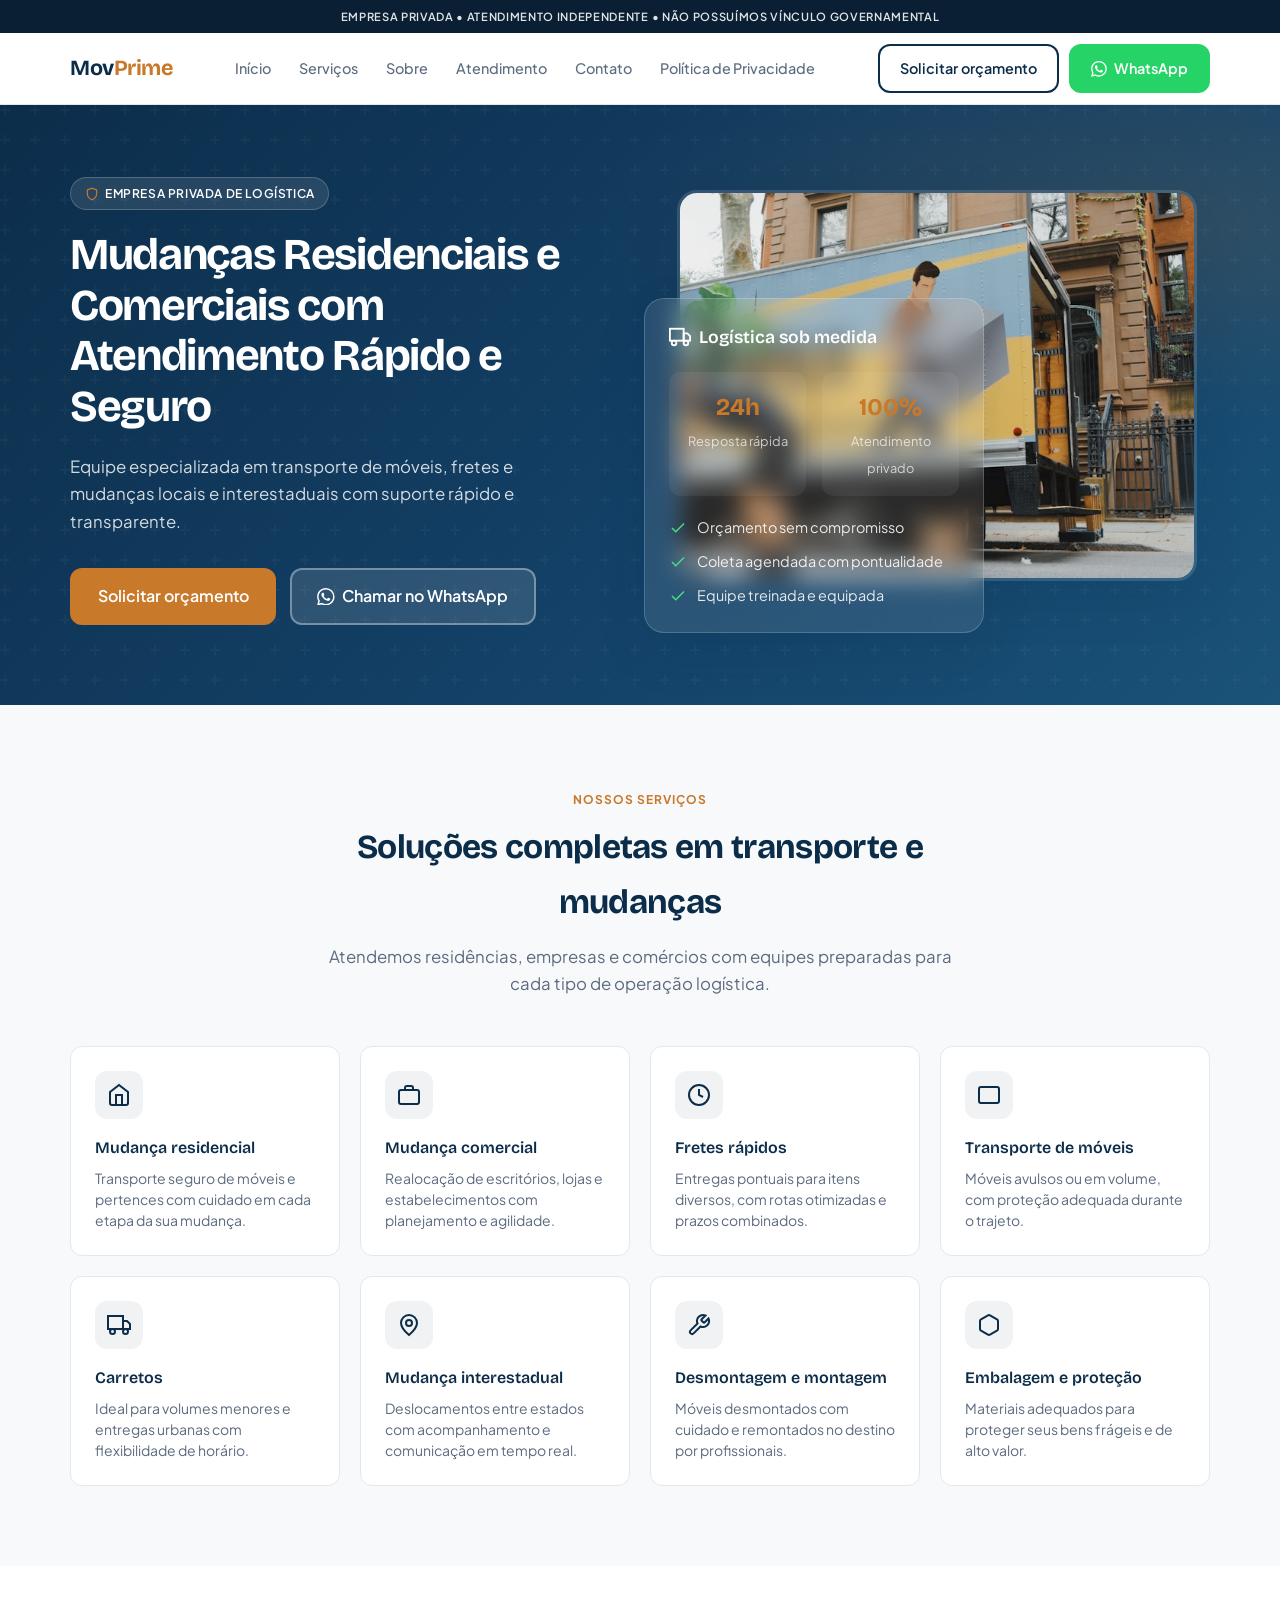
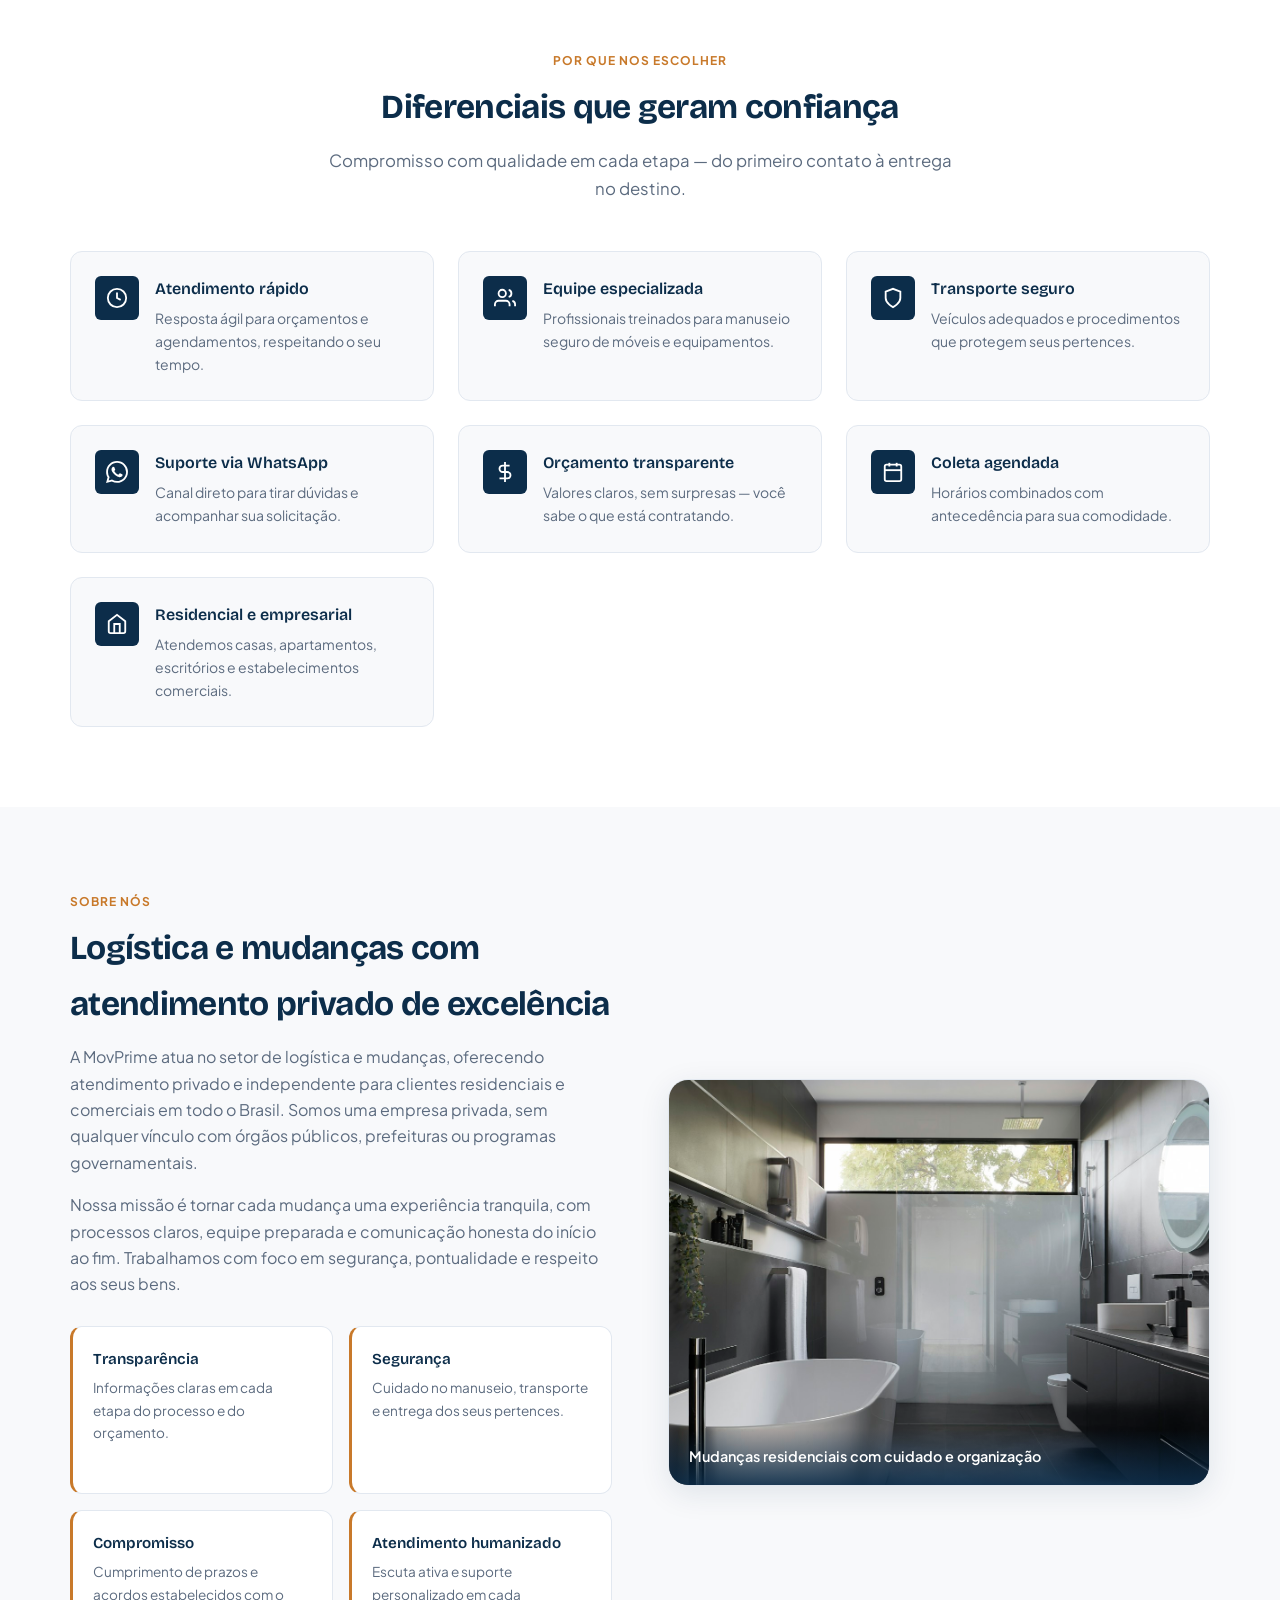
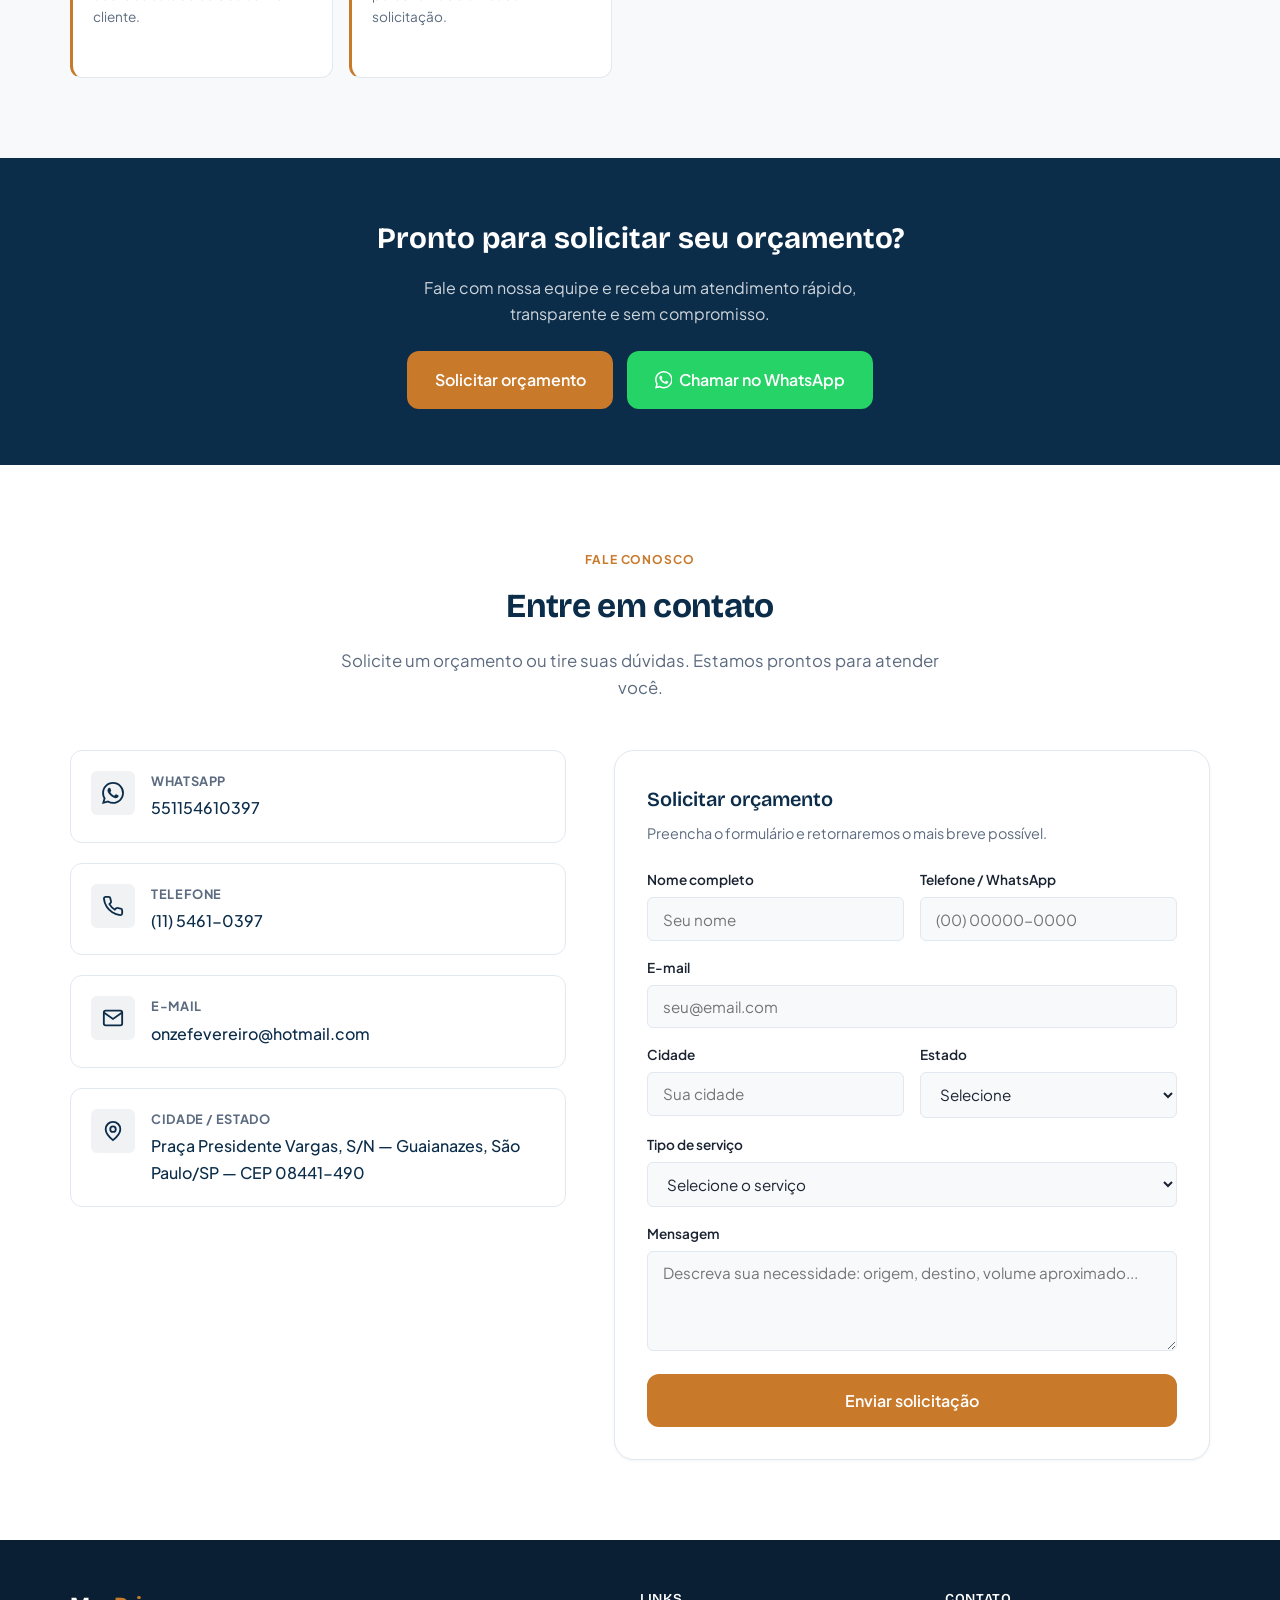
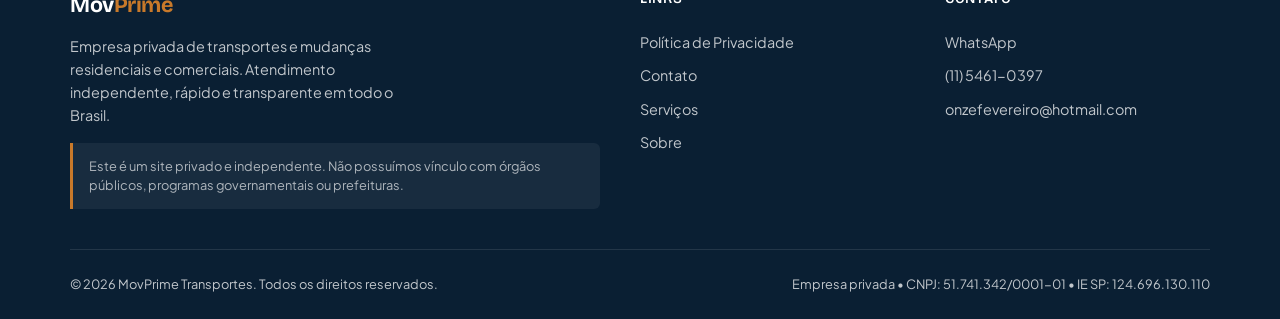
==== commit ede253ce: "Add files via upload" ====
--- a/index.html
+++ b/index.html
@@ -1,250 +1,483 @@
-<!DOCTYPE html>
-<html lang="pt-BR">
-  <head>
-    <meta charset="UTF-8" />
-    <meta name="viewport" content="width=device-width, initial-scale=1" />
-    <meta
-      name="description"
-      content="Blog informativo privado sobre mobilidade urbana, planejamento das cidades, segurança viária e infraestrutura. Conteúdo educativo, sem vínculo governamental."
-    />
-    <title>Blog Informativo — Mobilidade Urbana</title>
-    <link rel="preconnect" href="https://fonts.googleapis.com" />
-    <link rel="preconnect" href="https://fonts.gstatic.com" crossorigin />
-    <link
-      href="https://fonts.googleapis.com/css2?family=DM+Sans:ital,opsz,wght@0,9..40,500;0,9..40,700;1,9..40,500&family=Source+Sans+3:ital,wght@0,400;0,600;1,400&display=swap"
-      rel="stylesheet"
-    />
-    <link rel="stylesheet" href="css/styles.css" />
-  </head>
-  <body>
-    <a class="skip-link" href="#conteudo-principal">Ir para o conteúdo</a>
-
-    <div class="top-bar" role="note">
-      BLOG INFORMATIVO PRIVADO • NÃO SOMOS SITE GOVERNAMENTAL • NÃO PRESTAMOS SERVIÇOS PÚBLICOS
-    </div>
-
-    <header class="site-header">
-      <div class="header-inner">
-        <a class="logo" href="index.html" aria-label="Página inicial"
-          ><span data-site-brand></span></a
-        >
-        <button
-          class="nav-toggle"
-          type="button"
-          data-nav-toggle
-          aria-expanded="false"
-          aria-controls="menu-principal"
-        >
-          Menu
-        </button>
-        <nav class="nav-main" id="menu-principal" data-nav-panel aria-label="Principal">
-          <ul>
-            <li><a href="#inicio">Início</a></li>
-            <li><a href="#sobre">Sobre</a></li>
-            <li><a href="#contato">Contato</a></li>
-            <li><a href="privacidade.html">Política de Privacidade</a></li>
-            <li><a href="termos.html">Termos de Uso</a></li>
-          </ul>
-        </nav>
-      </div>
-    </header>
-
-    <main id="conteudo-principal">
-      <section id="inicio" class="hero" aria-labelledby="hero-titulo">
-        <div class="wrap hero-grid">
-          <div>
-            <p class="hero-badge">Blog informativo privado</p>
-            <h1 id="hero-titulo">Blog Informativo sobre Mobilidade Urbana</h1>
-            <p class="lead">
-              Conteúdos educativos sobre trânsito, planejamento urbano, segurança viária, transporte
-              sustentável e infraestrutura das cidades.
-            </p>
-            <div class="hero-actions">
-              <a class="btn btn-primary" href="#temas">Ler Conteúdos</a>
-              <a class="btn btn-ghost" href="#sobre">Sobre o Blog</a>
-            </div>
-          </div>
-          <aside class="hero-panel" aria-label="Resumo editorial">
-            <h2>Editorial</h2>
-            <p>
-              Textos para leitores que desejam entender melhor como as cidades se movem — calçadas,
-              corredores de transporte, ciclovias, espaço público e desenho urbano — com linguagem
-              clara e referências gerais de urbanismo.
-            </p>
-          </aside>
-        </div>
-      </section>
-
-      <section id="temas" class="section" aria-labelledby="temas-titulo">
-        <div class="wrap">
-          <header class="section-head">
-            <h2 id="temas-titulo">Temas do blog</h2>
-            <p>Seções editoriais para explorar ideias e conceitos de forma simples.</p>
-          </header>
-          <div class="cards">
-            <article class="card">
-              <div class="card-icon" aria-hidden="true">MU</div>
-              <h3>Mobilidade urbana</h3>
-              <p>
-                Como as pessoas se deslocam na cidade: modos de transporte, integração entre redes e
-                desafios do cotidiano.
-              </p>
-            </article>
-            <article class="card">
-              <div class="card-icon" aria-hidden="true">SV</div>
-              <h3>Segurança viária</h3>
-              <p>
-                Princípios de projeto que buscam reduzir riscos no espaço público e melhorar a
-                convivência entre diferentes usuários da via.
-              </p>
-            </article>
-            <article class="card">
-              <div class="card-icon" aria-hidden="true">PU</div>
-              <h3>Planejamento urbano</h3>
-              <p>
-                Uso do solo, densidade, equipamentos e desenho de bairros que influenciam a
-                acessibilidade e a qualidade do deslocamento.
-              </p>
-            </article>
-            <article class="card">
-              <div class="card-icon" aria-hidden="true">TS</div>
-              <h3>Transporte sustentável</h3>
-              <p>
-                Caminhada, bicicleta e transporte coletivo como peças de um sistema urbano mais
-                eficiente e ambientalmente responsável.
-              </p>
-            </article>
-            <article class="card">
-              <div class="card-icon" aria-hidden="true">IV</div>
-              <h3>Infraestrutura viária</h3>
-              <p>
-                Pavimentação, drenagem, sinalização e manutenção como base para circulação segura e
-                confortável nas vias urbanas.
-              </p>
-            </article>
-            <article class="card">
-              <div class="card-icon" aria-hidden="true">CI</div>
-              <h3>Cidades inteligentes</h3>
-              <p>
-                Dados, monitoramento e tecnologias aplicadas à gestão urbana — sempre com foco em
-                transparência e serviço à população.
-              </p>
-            </article>
-          </div>
-        </div>
-      </section>
-
-      <section class="section section-alt" aria-label="Aviso de transparência">
-        <div class="wrap">
-          <p class="notice">
-            <strong>Transparência:</strong> Este é um blog informativo privado e independente. Não
-            somos site governamental, não representamos órgãos públicos, não prestamos serviços
-            oficiais e não substituímos canais oficiais. Todo o conteúdo publicado tem finalidade
-            exclusivamente educativa e informativa.
-          </p>
-        </div>
-      </section>
-
-      <section id="sobre" class="section" aria-labelledby="sobre-titulo">
-        <div class="wrap">
-          <header class="section-head">
-            <h2 id="sobre-titulo">Quem somos</h2>
-            <p>Identidade editorial do projeto.</p>
-          </header>
-          <div class="about-block">
-            <p>
-              Somos um blog privado e independente dedicado à publicação de conteúdos educativos
-              sobre mobilidade urbana, infraestrutura viária, segurança no trânsito e planejamento
-              das cidades. Nosso objetivo é explicar temas do dia a dia de forma simples, acessível e
-              informativa.
-            </p>
-          </div>
-        </div>
-      </section>
-
-      <section id="contato" class="section section-alt" aria-labelledby="contato-titulo">
-        <div class="wrap">
-          <header class="section-head">
-            <h2 id="contato-titulo">Contato</h2>
-            <p>Canais institucionais do blog (dados exibidos conforme configuração do site).</p>
-          </header>
-          <dl class="contact-grid">
-            <div class="contact-item">
-              <dt>E-mail</dt>
-              <dd><a data-site="email"></a></dd>
-            </div>
-            <div class="contact-item">
-              <dt>Telefone</dt>
-              <dd data-site="telefone"></dd>
-            </div>
-            <div class="contact-item">
-              <dt>Endereço</dt>
-              <dd data-site="endereco"></dd>
-            </div>
-          </dl>
-        </div>
-      </section>
-
-      <section class="section" aria-labelledby="faq-titulo">
-        <div class="wrap">
-          <header class="section-head">
-            <h2 id="faq-titulo">Perguntas frequentes</h2>
-            <p>Esclarecimentos sobre a natureza deste site.</p>
-          </header>
-          <ul class="faq-list">
-            <li class="faq-item">
-              <h3>Este site é governamental?</h3>
-              <p>Não. Este é um blog informativo privado e independente.</p>
-            </li>
-            <li class="faq-item">
-              <h3>O site presta algum serviço público?</h3>
-              <p>Não. O site apenas publica conteúdos educativos.</p>
-            </li>
-            <li class="faq-item">
-              <h3>O conteúdo substitui canais oficiais?</h3>
-              <p>Não. Para informações oficiais, consulte os canais responsáveis.</p>
-            </li>
-            <li class="faq-item">
-              <h3>O site coleta dados financeiros?</h3>
-              <p>Não. O site não coleta dados bancários ou financeiros.</p>
-            </li>
-          </ul>
-        </div>
-      </section>
-    </main>
-
-    <footer class="site-footer">
-      <div class="wrap">
-        <p class="footer-disclaimer">
-          BLOG INFORMATIVO PRIVADO • NÃO GOVERNAMENTAL • SEM VÍNCULO COM ÓRGÃOS PÚBLICOS • CONTEÚDO
-          EDUCATIVO
-        </p>
-        <div class="footer-grid">
-          <div>
-            <p class="footer-brand" data-site-brand></p>
-            <div class="footer-meta">
-              <p><strong>Razão social:</strong> <span data-site="razaoSocial"></span></p>
-              <p><strong>CNPJ:</strong> <span data-site="cnpj"></span></p>
-              <p><strong>Endereço:</strong> <span data-site="endereco"></span></p>
-              <p>
-                <strong>E-mail:</strong>
-                <a data-site="email"></a>
-              </p>
-            </div>
-          </div>
-          <div class="footer-links">
-            <a href="privacidade.html">Política de Privacidade</a>
-            <a href="termos.html">Termos de Uso</a>
-          </div>
-        </div>
-        <p class="footer-copy">© <span id="ano-atual"></span> <span data-site-brand></span>. Blog informativo privado.</p>
-      </div>
-    </footer>
-
-    <script src="js/site-config.js"></script>
-    <script src="js/nav.js"></script>
-    <script>
-      document.getElementById("ano-atual").textContent = new Date().getFullYear();
-    </script>
-  </body>
-</html>
+<!DOCTYPE html>
+<html lang="pt-BR">
+<head>
+  <meta charset="UTF-8">
+  <meta name="viewport" content="width=device-width, initial-scale=1.0">
+  <meta name="description" content="Mudanças residenciais e comerciais com atendimento rápido e seguro. Fretes, carretos e transporte de móveis locais e interestaduais. Empresa privada de logística no Brasil.">
+  <meta name="robots" content="index, follow">
+  <meta name="theme-color" content="#0c2d4a">
+  <title>MovPrime | Mudanças Residenciais e Comerciais</title>
+  <link rel="preconnect" href="https://fonts.googleapis.com">
+  <link rel="preconnect" href="https://fonts.gstatic.com" crossorigin>
+  <link href="https://fonts.googleapis.com/css2?family=Bricolage+Grotesque:wght@600;700&family=Plus+Jakarta+Sans:wght@400;500;600;700&display=swap" rel="stylesheet">
+  <link rel="stylesheet" href="assets/css/style.css">
+</head>
+<body>
+
+  <!-- Aviso no topo -->
+  <div class="topbar" role="note" aria-label="Aviso institucional">
+    Empresa privada • Atendimento independente • Não possuímos vínculo governamental
+  </div>
+
+  <!-- Header -->
+  <header class="header" role="banner">
+    <div class="container header__inner">
+      <a href="#inicio" class="logo" aria-label="MovPrime — Página inicial">Mov<span>Prime</span></a>
+
+      <nav class="nav" id="main-nav" aria-label="Menu principal">
+        <a href="#inicio" class="nav__link">Início</a>
+        <a href="#servicos" class="nav__link">Serviços</a>
+        <a href="#sobre" class="nav__link">Sobre</a>
+        <a href="#atendimento" class="nav__link">Atendimento</a>
+        <a href="#contato" class="nav__link">Contato</a>
+        <a href="politica-privacidade.html" class="nav__link">Política de Privacidade</a>
+      </nav>
+
+      <div class="header__actions">
+        <a href="#contato" class="btn btn--outline">Solicitar orçamento</a>
+        <a href="#contato" class="btn btn--whatsapp" id="btn-whatsapp-header" aria-label="Chamar no WhatsApp">
+          <svg xmlns="http://www.w3.org/2000/svg" viewBox="0 0 24 24" fill="currentColor" aria-hidden="true"><path d="M17.472 14.382c-.297-.149-1.758-.867-2.03-.967-.273-.099-.471-.148-.67.15-.197.297-.767.966-.94 1.164-.173.199-.347.223-.644.075-.297-.15-1.255-.463-2.39-1.475-.883-.788-1.48-1.761-1.653-2.059-.173-.297-.018-.458.13-.606.134-.133.298-.347.446-.52.149-.174.198-.298.298-.497.099-.198.05-.371-.025-.52-.075-.149-.669-1.612-.916-2.207-.242-.579-.487-.5-.669-.51-.173-.008-.371-.01-.57-.01-.198 0-.52.074-.792.372-.272.297-1.04 1.016-1.04 2.479 0 1.462 1.065 2.875 1.213 3.074.149.198 2.096 3.2 5.077 4.487.709.306 1.262.489 1.694.625.712.227 1.36.195 1.871.118.571-.085 1.758-.719 2.006-1.413.248-.694.248-1.289.173-1.413-.074-.124-.272-.198-.57-.347m-5.421 7.403h-.004a9.87 9.87 0 01-5.031-1.378l-.361-.214-3.741.982.998-3.648-.235-.374a9.86 9.86 0 01-1.51-5.26c.001-5.45 4.436-9.884 9.888-9.884 2.64 0 5.122 1.03 6.988 2.898a9.825 9.825 0 012.893 6.994c-.003 5.45-4.435 9.884-9.885 9.884m8.413-18.297A11.815 11.815 0 0012.05 0C5.495 0 .16 5.335.157 11.892c0 2.096.547 4.142 1.588 5.945L.057 24l6.305-1.654a11.882 11.882 0 005.683 1.448h.005c6.554 0 11.89-5.335 11.893-11.893a11.821 11.821 0 00-3.48-8.413z"/></svg>
+          WhatsApp
+        </a>
+        <button class="menu-toggle" type="button" aria-expanded="false" aria-controls="main-nav" aria-label="Abrir menu">
+          <span></span><span></span><span></span>
+        </button>
+      </div>
+    </div>
+  </header>
+
+  <main>
+    <!-- Hero -->
+    <section class="hero" id="inicio" aria-labelledby="hero-title">
+      <div class="container hero__grid">
+        <div class="hero__content">
+          <div class="hero__badge">
+            <svg xmlns="http://www.w3.org/2000/svg" viewBox="0 0 24 24" fill="none" stroke="currentColor" stroke-width="2" aria-hidden="true"><path d="M12 22s8-4 8-10V5l-8-3-8 3v7c0 6 8 10 8 10z"/></svg>
+            Empresa privada de logística
+          </div>
+          <h1 id="hero-title">Mudanças Residenciais e Comerciais com Atendimento Rápido e Seguro</h1>
+          <p class="hero__subtitle">Equipe especializada em transporte de móveis, fretes e mudanças locais e interestaduais com suporte rápido e transparente.</p>
+          <div class="hero__cta">
+            <a href="#contato" class="btn btn--primary btn--lg">Solicitar orçamento</a>
+            <a href="#contato" class="btn btn--ghost btn--lg" id="btn-whatsapp-hero">
+              <svg xmlns="http://www.w3.org/2000/svg" viewBox="0 0 24 24" fill="currentColor" width="20" height="20" aria-hidden="true"><path d="M17.472 14.382c-.297-.149-1.758-.867-2.03-.967-.273-.099-.471-.148-.67.15-.197.297-.767.966-.94 1.164-.173.199-.347.223-.644.075-.297-.15-1.255-.463-2.39-1.475-.883-.788-1.48-1.761-1.653-2.059-.173-.297-.018-.458.13-.606.134-.133.298-.347.446-.52.149-.174.198-.298.298-.497.099-.198.05-.371-.025-.52-.075-.149-.669-1.612-.916-2.207-.242-.579-.487-.5-.669-.51-.173-.008-.371-.01-.57-.01-.198 0-.52.074-.792.372-.272.297-1.04 1.016-1.04 2.479 0 1.462 1.065 2.875 1.213 3.074.149.198 2.096 3.2 5.077 4.487.709.306 1.262.489 1.694.625.712.227 1.36.195 1.871.118.571-.085 1.758-.719 2.006-1.413.248-.694.248-1.289.173-1.413-.074-.124-.272-.198-.57-.347m-5.421 7.403h-.004a9.87 9.87 0 01-5.031-1.378l-.361-.214-3.741.982.998-3.648-.235-.374a9.86 9.86 0 01-1.51-5.26c.001-5.45 4.436-9.884 9.888-9.884 2.64 0 5.122 1.03 6.988 2.898a9.825 9.825 0 012.893 6.994c-.003 5.45-4.435 9.884-9.885 9.884m8.413-18.297A11.815 11.815 0 0012.05 0C5.495 0 .16 5.335.157 11.892c0 2.096.547 4.142 1.588 5.945L.057 24l6.305-1.654a11.882 11.882 0 005.683 1.448h.005c6.554 0 11.89-5.335 11.893-11.893a11.821 11.821 0 00-3.48-8.413z"/></svg>
+              Chamar no WhatsApp
+            </a>
+          </div>
+        </div>
+
+        <div class="hero__visual">
+          <figure class="hero__photo">
+            <img
+              src="assets/images/mudanca-caminhao.jpg"
+              alt="Caminhão de mudança carregado com móveis e caixas para transporte seguro"
+              width="600"
+              height="450"
+              loading="eager"
+              fetchpriority="high"
+            >
+          </figure>
+          <div class="hero__card">
+            <p class="hero__card-title">
+              <svg xmlns="http://www.w3.org/2000/svg" width="22" height="22" viewBox="0 0 24 24" fill="none" stroke="currentColor" stroke-width="2"><rect x="1" y="3" width="15" height="13"/><polygon points="16 8 20 8 23 11 23 16 16 16 16 8"/><circle cx="5.5" cy="18.5" r="2.5"/><circle cx="18.5" cy="18.5" r="2.5"/></svg>
+              Logística sob medida
+            </p>
+            <div class="hero__stats">
+              <div class="hero__stat"><strong>24h</strong><span>Resposta rápida</span></div>
+              <div class="hero__stat"><strong>100%</strong><span>Atendimento privado</span></div>
+            </div>
+            <ul class="hero__features">
+              <li class="hero__feature">
+                <svg xmlns="http://www.w3.org/2000/svg" viewBox="0 0 24 24" fill="none" stroke="currentColor" stroke-width="2"><polyline points="20 6 9 17 4 12"/></svg>
+                Orçamento sem compromisso
+              </li>
+              <li class="hero__feature">
+                <svg xmlns="http://www.w3.org/2000/svg" viewBox="0 0 24 24" fill="none" stroke="currentColor" stroke-width="2"><polyline points="20 6 9 17 4 12"/></svg>
+                Coleta agendada com pontualidade
+              </li>
+              <li class="hero__feature">
+                <svg xmlns="http://www.w3.org/2000/svg" viewBox="0 0 24 24" fill="none" stroke="currentColor" stroke-width="2"><polyline points="20 6 9 17 4 12"/></svg>
+                Equipe treinada e equipada
+              </li>
+            </ul>
+          </div>
+        </div>
+      </div>
+    </section>
+
+    <!-- Serviços -->
+    <section class="section" id="servicos" aria-labelledby="servicos-title">
+      <div class="container">
+        <header class="section__header">
+          <span class="section__label">Nossos serviços</span>
+          <h2 class="section__title" id="servicos-title">Soluções completas em transporte e mudanças</h2>
+          <p class="section__desc">Atendemos residências, empresas e comércios com equipes preparadas para cada tipo de operação logística.</p>
+        </header>
+
+        <div class="services-grid">
+          <article class="service-card">
+            <div class="service-card__icon" aria-hidden="true">
+              <svg xmlns="http://www.w3.org/2000/svg" viewBox="0 0 24 24" fill="none" stroke="currentColor" stroke-width="2"><path d="M3 9l9-7 9 7v11a2 2 0 01-2 2H5a2 2 0 01-2-2z"/><polyline points="9 22 9 12 15 12 15 22"/></svg>
+            </div>
+            <h3>Mudança residencial</h3>
+            <p>Transporte seguro de móveis e pertences com cuidado em cada etapa da sua mudança.</p>
+          </article>
+
+          <article class="service-card">
+            <div class="service-card__icon" aria-hidden="true">
+              <svg xmlns="http://www.w3.org/2000/svg" viewBox="0 0 24 24" fill="none" stroke="currentColor" stroke-width="2"><rect x="2" y="7" width="20" height="14" rx="2"/><path d="M16 7V5a2 2 0 00-2-2h-4a2 2 0 00-2 2v2"/></svg>
+            </div>
+            <h3>Mudança comercial</h3>
+            <p>Realocação de escritórios, lojas e estabelecimentos com planejamento e agilidade.</p>
+          </article>
+
+          <article class="service-card">
+            <div class="service-card__icon" aria-hidden="true">
+              <svg xmlns="http://www.w3.org/2000/svg" viewBox="0 0 24 24" fill="none" stroke="currentColor" stroke-width="2"><circle cx="12" cy="12" r="10"/><polyline points="12 6 12 12 16 14"/></svg>
+            </div>
+            <h3>Fretes rápidos</h3>
+            <p>Entregas pontuais para itens diversos, com rotas otimizadas e prazos combinados.</p>
+          </article>
+
+          <article class="service-card">
+            <div class="service-card__icon" aria-hidden="true">
+              <svg xmlns="http://www.w3.org/2000/svg" viewBox="0 0 24 24" fill="none" stroke="currentColor" stroke-width="2"><rect x="2" y="4" width="20" height="16" rx="2"/><path d="M6 8h.01M10 8h.01M14 8h.01"/></svg>
+            </div>
+            <h3>Transporte de móveis</h3>
+            <p>Móveis avulsos ou em volume, com proteção adequada durante o trajeto.</p>
+          </article>
+
+          <article class="service-card">
+            <div class="service-card__icon" aria-hidden="true">
+              <svg xmlns="http://www.w3.org/2000/svg" viewBox="0 0 24 24" fill="none" stroke="currentColor" stroke-width="2"><rect x="1" y="3" width="15" height="13"/><polygon points="16 8 20 8 23 11 23 16 16 16 16 8"/><circle cx="5.5" cy="18.5" r="2.5"/><circle cx="18.5" cy="18.5" r="2.5"/></svg>
+            </div>
+            <h3>Carretos</h3>
+            <p>Ideal para volumes menores e entregas urbanas com flexibilidade de horário.</p>
+          </article>
+
+          <article class="service-card">
+            <div class="service-card__icon" aria-hidden="true">
+              <svg xmlns="http://www.w3.org/2000/svg" viewBox="0 0 24 24" fill="none" stroke="currentColor" stroke-width="2"><circle cx="12" cy="10" r="3"/><path d="M12 2a8 8 0 00-8 8c0 5.25 8 12 8 12s8-6.75 8-12a8 8 0 00-8-8z"/></svg>
+            </div>
+            <h3>Mudança interestadual</h3>
+            <p>Deslocamentos entre estados com acompanhamento e comunicação em tempo real.</p>
+          </article>
+
+          <article class="service-card">
+            <div class="service-card__icon" aria-hidden="true">
+              <svg xmlns="http://www.w3.org/2000/svg" viewBox="0 0 24 24" fill="none" stroke="currentColor" stroke-width="2"><path d="M14.7 6.3a1 1 0 000 1.4l1.6 1.6a1 1 0 001.4 0l3.77-3.77a6 6 0 01-7.94 7.94l-6.91 6.91a2.12 2.12 0 01-3-3l6.91-6.91a6 6 0 017.94-7.94l-3.76 3.76z"/></svg>
+            </div>
+            <h3>Desmontagem e montagem</h3>
+            <p>Móveis desmontados com cuidado e remontados no destino por profissionais.</p>
+          </article>
+
+          <article class="service-card">
+            <div class="service-card__icon" aria-hidden="true">
+              <svg xmlns="http://www.w3.org/2000/svg" viewBox="0 0 24 24" fill="none" stroke="currentColor" stroke-width="2"><path d="M21 16V8a2 2 0 00-1-1.73l-7-4a2 2 0 00-2 0l-7 4A2 2 0 003 8v8a2 2 0 001 1.73l7 4a2 2 0 002 0l7-4A2 2 0 0021 16z"/></svg>
+            </div>
+            <h3>Embalagem e proteção</h3>
+            <p>Materiais adequados para proteger seus bens frágeis e de alto valor.</p>
+          </article>
+        </div>
+      </div>
+    </section>
+
+    <!-- Diferenciais -->
+    <section class="section section--alt" id="atendimento" aria-labelledby="diff-title">
+      <div class="container">
+        <header class="section__header">
+          <span class="section__label">Por que nos escolher</span>
+          <h2 class="section__title" id="diff-title">Diferenciais que geram confiança</h2>
+          <p class="section__desc">Compromisso com qualidade em cada etapa — do primeiro contato à entrega no destino.</p>
+        </header>
+
+        <div class="diff-grid">
+          <div class="diff-item">
+            <div class="diff-item__icon" aria-hidden="true">
+              <svg xmlns="http://www.w3.org/2000/svg" viewBox="0 0 24 24" fill="none" stroke="currentColor" stroke-width="2"><circle cx="12" cy="12" r="10"/><polyline points="12 6 12 12 16 14"/></svg>
+            </div>
+            <div>
+              <h3>Atendimento rápido</h3>
+              <p>Resposta ágil para orçamentos e agendamentos, respeitando o seu tempo.</p>
+            </div>
+          </div>
+
+          <div class="diff-item">
+            <div class="diff-item__icon" aria-hidden="true">
+              <svg xmlns="http://www.w3.org/2000/svg" viewBox="0 0 24 24" fill="none" stroke="currentColor" stroke-width="2"><path d="M17 21v-2a4 4 0 00-4-4H5a4 4 0 00-4 4v2"/><circle cx="9" cy="7" r="4"/><path d="M23 21v-2a4 4 0 00-3-3.87"/><path d="M16 3.13a4 4 0 010 7.75"/></svg>
+            </div>
+            <div>
+              <h3>Equipe especializada</h3>
+              <p>Profissionais treinados para manuseio seguro de móveis e equipamentos.</p>
+            </div>
+          </div>
+
+          <div class="diff-item">
+            <div class="diff-item__icon" aria-hidden="true">
+              <svg xmlns="http://www.w3.org/2000/svg" viewBox="0 0 24 24" fill="none" stroke="currentColor" stroke-width="2"><path d="M12 22s8-4 8-10V5l-8-3-8 3v7c0 6 8 10 8 10z"/></svg>
+            </div>
+            <div>
+              <h3>Transporte seguro</h3>
+              <p>Veículos adequados e procedimentos que protegem seus pertences.</p>
+            </div>
+          </div>
+
+          <div class="diff-item">
+            <div class="diff-item__icon" aria-hidden="true">
+              <svg xmlns="http://www.w3.org/2000/svg" viewBox="0 0 24 24" fill="currentColor"><path d="M17.472 14.382c-.297-.149-1.758-.867-2.03-.967-.273-.099-.471-.148-.67.15-.197.297-.767.966-.94 1.164-.173.199-.347.223-.644.075-.297-.15-1.255-.463-2.39-1.475-.883-.788-1.48-1.761-1.653-2.059-.173-.297-.018-.458.13-.606.134-.133.298-.347.446-.52.149-.174.198-.298.298-.497.099-.198.05-.371-.025-.52-.075-.149-.669-1.612-.916-2.207-.242-.579-.487-.5-.669-.51-.173-.008-.371-.01-.57-.01-.198 0-.52.074-.792.372-.272.297-1.04 1.016-1.04 2.479 0 1.462 1.065 2.875 1.213 3.074.149.198 2.096 3.2 5.077 4.487.709.306 1.262.489 1.694.625.712.227 1.36.195 1.871.118.571-.085 1.758-.719 2.006-1.413.248-.694.248-1.289.173-1.413-.074-.124-.272-.198-.57-.347m-5.421 7.403h-.004a9.87 9.87 0 01-5.031-1.378l-.361-.214-3.741.982.998-3.648-.235-.374a9.86 9.86 0 01-1.51-5.26c.001-5.45 4.436-9.884 9.888-9.884 2.64 0 5.122 1.03 6.988 2.898a9.825 9.825 0 012.893 6.994c-.003 5.45-4.435 9.884-9.885 9.884m8.413-18.297A11.815 11.815 0 0012.05 0C5.495 0 .16 5.335.157 11.892c0 2.096.547 4.142 1.588 5.945L.057 24l6.305-1.654a11.882 11.882 0 005.683 1.448h.005c6.554 0 11.89-5.335 11.893-11.893a11.821 11.821 0 00-3.48-8.413z"/></svg>
+            </div>
+            <div>
+              <h3>Suporte via WhatsApp</h3>
+              <p>Canal direto para tirar dúvidas e acompanhar sua solicitação.</p>
+            </div>
+          </div>
+
+          <div class="diff-item">
+            <div class="diff-item__icon" aria-hidden="true">
+              <svg xmlns="http://www.w3.org/2000/svg" viewBox="0 0 24 24" fill="none" stroke="currentColor" stroke-width="2"><line x1="12" y1="1" x2="12" y2="23"/><path d="M17 5H9.5a3.5 3.5 0 000 7h5a3.5 3.5 0 010 7H6"/></svg>
+            </div>
+            <div>
+              <h3>Orçamento transparente</h3>
+              <p>Valores claros, sem surpresas — você sabe o que está contratando.</p>
+            </div>
+          </div>
+
+          <div class="diff-item">
+            <div class="diff-item__icon" aria-hidden="true">
+              <svg xmlns="http://www.w3.org/2000/svg" viewBox="0 0 24 24" fill="none" stroke="currentColor" stroke-width="2"><rect x="3" y="4" width="18" height="18" rx="2"/><line x1="16" y1="2" x2="16" y2="6"/><line x1="8" y1="2" x2="8" y2="6"/><line x1="3" y1="10" x2="21" y2="10"/></svg>
+            </div>
+            <div>
+              <h3>Coleta agendada</h3>
+              <p>Horários combinados com antecedência para sua comodidade.</p>
+            </div>
+          </div>
+
+          <div class="diff-item">
+            <div class="diff-item__icon" aria-hidden="true">
+              <svg xmlns="http://www.w3.org/2000/svg" viewBox="0 0 24 24" fill="none" stroke="currentColor" stroke-width="2"><path d="M3 9l9-7 9 7v11a2 2 0 01-2 2H5a2 2 0 01-2-2z"/><path d="M9 22V12h6v10"/></svg>
+            </div>
+            <div>
+              <h3>Residencial e empresarial</h3>
+              <p>Atendemos casas, apartamentos, escritórios e estabelecimentos comerciais.</p>
+            </div>
+          </div>
+        </div>
+      </div>
+    </section>
+
+    <!-- Sobre -->
+    <section class="section" id="sobre" aria-labelledby="sobre-title">
+      <div class="container about-grid">
+        <div class="about__content">
+          <span class="section__label">Sobre nós</span>
+          <h2 class="section__title" id="sobre-title">Logística e mudanças com atendimento privado de excelência</h2>
+          <p>A MovPrime atua no setor de logística e mudanças, oferecendo atendimento privado e independente para clientes residenciais e comerciais em todo o Brasil. Somos uma empresa privada, sem qualquer vínculo com órgãos públicos, prefeituras ou programas governamentais.</p>
+          <p>Nossa missão é tornar cada mudança uma experiência tranquila, com processos claros, equipe preparada e comunicação honesta do início ao fim. Trabalhamos com foco em segurança, pontualidade e respeito aos seus bens.</p>
+
+          <div class="values-grid">
+            <div class="value-card">
+              <h3>Transparência</h3>
+              <p>Informações claras em cada etapa do processo e do orçamento.</p>
+            </div>
+            <div class="value-card">
+              <h3>Segurança</h3>
+              <p>Cuidado no manuseio, transporte e entrega dos seus pertences.</p>
+            </div>
+            <div class="value-card">
+              <h3>Compromisso</h3>
+              <p>Cumprimento de prazos e acordos estabelecidos com o cliente.</p>
+            </div>
+            <div class="value-card">
+              <h3>Atendimento humanizado</h3>
+              <p>Escuta ativa e suporte personalizado em cada solicitação.</p>
+            </div>
+          </div>
+        </div>
+
+        <figure class="about__image">
+          <img
+            src="assets/images/mudanca-residencial.jpg"
+            alt="Ambiente residencial com caixas organizadas para mudança e transporte de móveis"
+            width="560"
+            height="420"
+            loading="lazy"
+          >
+          <figcaption class="about__caption">Mudanças residenciais com cuidado e organização</figcaption>
+        </figure>
+      </div>
+    </section>
+
+    <!-- CTA -->
+    <section class="cta-band" aria-label="Chamada para ação">
+      <div class="container">
+        <h2>Pronto para solicitar seu orçamento?</h2>
+        <p>Fale com nossa equipe e receba um atendimento rápido, transparente e sem compromisso.</p>
+        <div class="cta-band__actions">
+          <a href="#contato" class="btn btn--primary btn--lg">Solicitar orçamento</a>
+          <a href="#contato" class="btn btn--whatsapp btn--lg" id="btn-whatsapp-cta">
+            <svg xmlns="http://www.w3.org/2000/svg" viewBox="0 0 24 24" fill="currentColor" aria-hidden="true"><path d="M17.472 14.382c-.297-.149-1.758-.867-2.03-.967-.273-.099-.471-.148-.67.15-.197.297-.767.966-.94 1.164-.173.199-.347.223-.644.075-.297-.15-1.255-.463-2.39-1.475-.883-.788-1.48-1.761-1.653-2.059-.173-.297-.018-.458.13-.606.134-.133.298-.347.446-.52.149-.174.198-.298.298-.497.099-.198.05-.371-.025-.52-.075-.149-.669-1.612-.916-2.207-.242-.579-.487-.5-.669-.51-.173-.008-.371-.01-.57-.01-.198 0-.52.074-.792.372-.272.297-1.04 1.016-1.04 2.479 0 1.462 1.065 2.875 1.213 3.074.149.198 2.096 3.2 5.077 4.487.709.306 1.262.489 1.694.625.712.227 1.36.195 1.871.118.571-.085 1.758-.719 2.006-1.413.248-.694.248-1.289.173-1.413-.074-.124-.272-.198-.57-.347m-5.421 7.403h-.004a9.87 9.87 0 01-5.031-1.378l-.361-.214-3.741.982.998-3.648-.235-.374a9.86 9.86 0 01-1.51-5.26c.001-5.45 4.436-9.884 9.888-9.884 2.64 0 5.122 1.03 6.988 2.898a9.825 9.825 0 012.893 6.994c-.003 5.45-4.435 9.884-9.885 9.884m8.413-18.297A11.815 11.815 0 0012.05 0C5.495 0 .16 5.335.157 11.892c0 2.096.547 4.142 1.588 5.945L.057 24l6.305-1.654a11.882 11.882 0 005.683 1.448h.005c6.554 0 11.89-5.335 11.893-11.893a11.821 11.821 0 00-3.48-8.413z"/></svg>
+            Chamar no WhatsApp
+          </a>
+        </div>
+      </div>
+    </section>
+
+    <!-- Contato -->
+    <section class="section section--alt" id="contato" aria-labelledby="contato-title">
+      <div class="container">
+        <header class="section__header">
+          <span class="section__label">Fale conosco</span>
+          <h2 class="section__title" id="contato-title">Entre em contato</h2>
+          <p class="section__desc">Solicite um orçamento ou tire suas dúvidas. Estamos prontos para atender você.</p>
+        </header>
+
+        <div class="contact-grid">
+          <div class="contact-info">
+            <div class="contact-item">
+              <div class="contact-item__icon" aria-hidden="true">
+                <svg xmlns="http://www.w3.org/2000/svg" viewBox="0 0 24 24" fill="currentColor"><path d="M17.472 14.382c-.297-.149-1.758-.867-2.03-.967-.273-.099-.471-.148-.67.15-.197.297-.767.966-.94 1.164-.173.199-.347.223-.644.075-.297-.15-1.255-.463-2.39-1.475-.883-.788-1.48-1.761-1.653-2.059-.173-.297-.018-.458.13-.606.134-.133.298-.347.446-.52.149-.174.198-.298.298-.497.099-.198.05-.371-.025-.52-.075-.149-.669-1.612-.916-2.207-.242-.579-.487-.5-.669-.51-.173-.008-.371-.01-.57-.01-.198 0-.52.074-.792.372-.272.297-1.04 1.016-1.04 2.479 0 1.462 1.065 2.875 1.213 3.074.149.198 2.096 3.2 5.077 4.487.709.306 1.262.489 1.694.625.712.227 1.36.195 1.871.118.571-.085 1.758-.719 2.006-1.413.248-.694.248-1.289.173-1.413-.074-.124-.272-.198-.57-.347m-5.421 7.403h-.004a9.87 9.87 0 01-5.031-1.378l-.361-.214-3.741.982.998-3.648-.235-.374a9.86 9.86 0 01-1.51-5.26c.001-5.45 4.436-9.884 9.888-9.884 2.64 0 5.122 1.03 6.988 2.898a9.825 9.825 0 012.893 6.994c-.003 5.45-4.435 9.884-9.885 9.884m8.413-18.297A11.815 11.815 0 0012.05 0C5.495 0 .16 5.335.157 11.892c0 2.096.547 4.142 1.588 5.945L.057 24l6.305-1.654a11.882 11.882 0 005.683 1.448h.005c6.554 0 11.89-5.335 11.893-11.893a11.821 11.821 0 00-3.48-8.413z"/></svg>
+              </div>
+              <div>
+                <h3>WhatsApp</h3>
+                <p class="placeholder" id="contact-whatsapp" data-field="whatsapp">—</p>
+              </div>
+            </div>
+
+            <div class="contact-item">
+              <div class="contact-item__icon" aria-hidden="true">
+                <svg xmlns="http://www.w3.org/2000/svg" viewBox="0 0 24 24" fill="none" stroke="currentColor" stroke-width="2"><path d="M22 16.92v3a2 2 0 01-2.18 2 19.79 19.79 0 01-8.63-3.07 19.5 19.5 0 01-6-6 19.79 19.79 0 01-3.07-8.67A2 2 0 014.11 2h3a2 2 0 012 1.72c.127.96.361 1.903.7 2.81a2 2 0 01-.45 2.11L8.09 9.91a16 16 0 006 6l1.27-1.27a2 2 0 012.11-.45c.907.339 1.85.573 2.81.7A2 2 0 0122 16.92z"/></svg>
+              </div>
+              <div>
+                <h3>Telefone</h3>
+                <p class="placeholder" id="contact-phone" data-field="phone">—</p>
+              </div>
+            </div>
+
+            <div class="contact-item">
+              <div class="contact-item__icon" aria-hidden="true">
+                <svg xmlns="http://www.w3.org/2000/svg" viewBox="0 0 24 24" fill="none" stroke="currentColor" stroke-width="2"><path d="M4 4h16c1.1 0 2 .9 2 2v12c0 1.1-.9 2-2 2H4c-1.1 0-2-.9-2-2V6c0-1.1.9-2 2-2z"/><polyline points="22,6 12,13 2,6"/></svg>
+              </div>
+              <div>
+                <h3>E-mail</h3>
+                <p class="placeholder" id="contact-email" data-field="email">—</p>
+              </div>
+            </div>
+
+            <div class="contact-item">
+              <div class="contact-item__icon" aria-hidden="true">
+                <svg xmlns="http://www.w3.org/2000/svg" viewBox="0 0 24 24" fill="none" stroke="currentColor" stroke-width="2"><circle cx="12" cy="10" r="3"/><path d="M12 2a8 8 0 00-8 8c0 5.25 8 12 8 12s8-6.75 8-12a8 8 0 00-8-8z"/></svg>
+              </div>
+              <div>
+                <h3>Cidade / Estado</h3>
+                <p class="placeholder" id="contact-location" data-field="location">—</p>
+              </div>
+            </div>
+          </div>
+
+          <div class="form-card">
+            <h3>Solicitar orçamento</h3>
+            <p>Preencha o formulário e retornaremos o mais breve possível.</p>
+            <form id="contact-form" action="#" method="post" novalidate>
+              <div class="form-row">
+                <div class="form-group">
+                  <label for="nome">Nome completo</label>
+                  <input type="text" id="nome" name="nome" required autocomplete="name" placeholder="Seu nome">
+                </div>
+                <div class="form-group">
+                  <label for="telefone">Telefone / WhatsApp</label>
+                  <input type="tel" id="telefone" name="telefone" required autocomplete="tel" placeholder="(00) 00000-0000">
+                </div>
+              </div>
+              <div class="form-group">
+                <label for="email-form">E-mail</label>
+                <input type="email" id="email-form" name="email" autocomplete="email" placeholder="seu@email.com">
+              </div>
+              <div class="form-row">
+                <div class="form-group">
+                  <label for="cidade">Cidade</label>
+                  <input type="text" id="cidade" name="cidade" placeholder="Sua cidade">
+                </div>
+                <div class="form-group">
+                  <label for="estado">Estado</label>
+                  <select id="estado" name="estado">
+                    <option value="">Selecione</option>
+                    <option value="AC">AC</option><option value="AL">AL</option><option value="AP">AP</option>
+                    <option value="AM">AM</option><option value="BA">BA</option><option value="CE">CE</option>
+                    <option value="DF">DF</option><option value="ES">ES</option><option value="GO">GO</option>
+                    <option value="MA">MA</option><option value="MT">MT</option><option value="MS">MS</option>
+                    <option value="MG">MG</option><option value="PA">PA</option><option value="PB">PB</option>
+                    <option value="PR">PR</option><option value="PE">PE</option><option value="PI">PI</option>
+                    <option value="RJ">RJ</option><option value="RN">RN</option><option value="RS">RS</option>
+                    <option value="RO">RO</option><option value="RR">RR</option><option value="SC">SC</option>
+                    <option value="SP">SP</option><option value="SE">SE</option><option value="TO">TO</option>
+                  </select>
+                </div>
+              </div>
+              <div class="form-group">
+                <label for="servico">Tipo de serviço</label>
+                <select id="servico" name="servico" required>
+                  <option value="">Selecione o serviço</option>
+                  <option value="residencial">Mudança residencial</option>
+                  <option value="comercial">Mudança comercial</option>
+                  <option value="frete">Fretes rápidos</option>
+                  <option value="moveis">Transporte de móveis</option>
+                  <option value="carreto">Carretos</option>
+                  <option value="interestadual">Mudança interestadual</option>
+                  <option value="montagem">Desmontagem e montagem</option>
+                  <option value="embalagem">Embalagem e proteção</option>
+                </select>
+              </div>
+              <div class="form-group">
+                <label for="mensagem">Mensagem</label>
+                <textarea id="mensagem" name="mensagem" placeholder="Descreva sua necessidade: origem, destino, volume aproximado..."></textarea>
+              </div>
+              <button type="submit" class="btn btn--primary btn--lg" style="width:100%">Enviar solicitação</button>
+              <p id="form-message" class="form-message" hidden role="status"></p>
+            </form>
+          </div>
+        </div>
+      </div>
+    </section>
+  </main>
+
+  <!-- Footer -->
+  <footer class="footer" role="contentinfo">
+    <div class="container">
+      <div class="footer__grid">
+        <div>
+          <a href="#inicio" class="logo">Mov<span>Prime</span></a>
+          <p class="footer__desc">Empresa privada de transportes e mudanças residenciais e comerciais. Atendimento independente, rápido e transparente em todo o Brasil.</p>
+          <p class="footer__notice">Este é um site privado e independente. Não possuímos vínculo com órgãos públicos, programas governamentais ou prefeituras.</p>
+        </div>
+        <div>
+          <h4>Links</h4>
+          <nav class="footer__links" aria-label="Links do rodapé">
+            <a href="politica-privacidade.html">Política de Privacidade</a>
+            <a href="#contato">Contato</a>
+            <a href="#servicos">Serviços</a>
+            <a href="#sobre">Sobre</a>
+          </nav>
+        </div>
+        <div>
+          <h4>Contato</h4>
+          <nav class="footer__links">
+            <a href="#contato" id="footer-whatsapp">WhatsApp</a>
+            <a href="#contato" id="footer-phone">Telefone</a>
+            <a href="#contato" id="footer-email">E-mail</a>
+          </nav>
+        </div>
+      </div>
+      <div class="footer__bottom">
+        <p>&copy; <span id="year"></span> MovPrime Transportes. Todos os direitos reservados.</p>
+        <p>Empresa privada • CNPJ: —</p>
+      </div>
+    </div>
+  </footer>
+
+  <script>
+    document.getElementById("year").textContent = new Date().getFullYear();
+  </script>
+  <script src="assets/js/config.js"></script>
+  <script src="assets/js/main.js"></script>
+</body>
+</html>
--- a/assets/css/style.css
+++ b/assets/css/style.css
@@ -0,0 +1,1059 @@
+/* ============================================================
+   MovPrime — Transportes e Mudanças
+   Design: logística moderna, cores sóbrias, mobile-first
+   ============================================================ */
+
+:root {
+  --color-bg: #f8f9fb;
+  --color-surface: #ffffff;
+  --color-text: #1a2332;
+  --color-text-muted: #5c6b7f;
+  --color-primary: #0c2d4a;
+  --color-primary-light: #134066;
+  --color-accent: #c8792a;
+  --color-accent-hover: #a86422;
+  --color-border: #e2e8f0;
+  --color-topbar: #0a1f33;
+  --color-success: #15803d;
+  --font-display: "Bricolage Grotesque", system-ui, sans-serif;
+  --font-body: "Plus Jakarta Sans", system-ui, sans-serif;
+  --radius-sm: 6px;
+  --radius-md: 12px;
+  --radius-lg: 20px;
+  --shadow-sm: 0 1px 3px rgba(12, 45, 74, 0.06);
+  --shadow-md: 0 8px 30px rgba(12, 45, 74, 0.1);
+  --shadow-lg: 0 20px 50px rgba(12, 45, 74, 0.12);
+  --header-h: 72px;
+  --topbar-h: 36px;
+  --transition: 0.25s ease;
+  --container: min(1140px, 100% - 2rem);
+}
+
+*,
+*::before,
+*::after {
+  box-sizing: border-box;
+  margin: 0;
+  padding: 0;
+}
+
+html {
+  scroll-behavior: smooth;
+  scroll-padding-top: calc(var(--header-h) + var(--topbar-h) + 1rem);
+}
+
+body {
+  font-family: var(--font-body);
+  font-size: 1rem;
+  line-height: 1.65;
+  color: var(--color-text);
+  background: var(--color-bg);
+  -webkit-font-smoothing: antialiased;
+}
+
+img {
+  max-width: 100%;
+  height: auto;
+  display: block;
+}
+
+a {
+  color: inherit;
+  text-decoration: none;
+}
+
+ul {
+  list-style: none;
+}
+
+.container {
+  width: var(--container);
+  margin-inline: auto;
+}
+
+/* —— Top bar —— */
+.topbar {
+  background: var(--color-topbar);
+  color: rgba(255, 255, 255, 0.88);
+  font-size: 0.7rem;
+  font-weight: 600;
+  letter-spacing: 0.06em;
+  text-transform: uppercase;
+  text-align: center;
+  padding: 0.55rem 1rem;
+  line-height: 1.4;
+}
+
+/* —— Header —— */
+.header {
+  position: sticky;
+  top: 0;
+  z-index: 100;
+  background: var(--color-surface);
+  border-bottom: 1px solid var(--color-border);
+  box-shadow: var(--shadow-sm);
+  height: var(--header-h);
+}
+
+.header__inner {
+  display: flex;
+  align-items: center;
+  justify-content: space-between;
+  height: 100%;
+  gap: 1.5rem;
+}
+
+.logo {
+  font-family: var(--font-display);
+  font-weight: 700;
+  font-size: 1.35rem;
+  color: var(--color-primary);
+  letter-spacing: -0.02em;
+  white-space: nowrap;
+}
+
+.logo span {
+  color: var(--color-accent);
+}
+
+.nav {
+  display: flex;
+  align-items: center;
+  gap: 0.25rem;
+}
+
+.nav__link {
+  font-size: 0.9rem;
+  font-weight: 500;
+  color: var(--color-text-muted);
+  padding: 0.5rem 0.75rem;
+  border-radius: var(--radius-sm);
+  transition: color var(--transition), background var(--transition);
+}
+
+.nav__link:hover,
+.nav__link:focus-visible {
+  color: var(--color-primary);
+  background: rgba(12, 45, 74, 0.05);
+}
+
+.header__actions {
+  display: flex;
+  align-items: center;
+  gap: 0.6rem;
+}
+
+/* —— Buttons —— */
+.btn {
+  display: inline-flex;
+  align-items: center;
+  justify-content: center;
+  gap: 0.45rem;
+  font-family: var(--font-body);
+  font-size: 0.9rem;
+  font-weight: 600;
+  padding: 0.65rem 1.25rem;
+  border-radius: var(--radius-md);
+  border: 2px solid transparent;
+  cursor: pointer;
+  transition: background var(--transition), color var(--transition), border-color var(--transition), transform 0.15s ease;
+  white-space: nowrap;
+}
+
+.btn:active {
+  transform: scale(0.98);
+}
+
+.btn--primary {
+  background: var(--color-accent);
+  color: #fff;
+  border-color: var(--color-accent);
+}
+
+.btn--primary:hover,
+.btn--primary:focus-visible {
+  background: var(--color-accent-hover);
+  border-color: var(--color-accent-hover);
+}
+
+.btn--outline {
+  background: transparent;
+  color: var(--color-primary);
+  border-color: var(--color-primary);
+}
+
+.btn--outline:hover,
+.btn--outline:focus-visible {
+  background: var(--color-primary);
+  color: #fff;
+}
+
+.btn--whatsapp {
+  background: #25d366;
+  color: #fff;
+  border-color: #25d366;
+}
+
+.btn--whatsapp:hover,
+.btn--whatsapp:focus-visible {
+  background: #1da851;
+  border-color: #1da851;
+}
+
+.btn--lg {
+  padding: 0.85rem 1.6rem;
+  font-size: 1rem;
+}
+
+.btn--ghost {
+  background: rgba(255, 255, 255, 0.12);
+  color: #fff;
+  border-color: rgba(255, 255, 255, 0.35);
+}
+
+.btn--ghost:hover,
+.btn--ghost:focus-visible {
+  background: rgba(255, 255, 255, 0.22);
+}
+
+.btn svg {
+  width: 1.1em;
+  height: 1.1em;
+  flex-shrink: 0;
+}
+
+/* —— Mobile menu —— */
+.menu-toggle {
+  display: none;
+  flex-direction: column;
+  justify-content: center;
+  gap: 5px;
+  width: 40px;
+  height: 40px;
+  padding: 8px;
+  background: none;
+  border: none;
+  cursor: pointer;
+  border-radius: var(--radius-sm);
+}
+
+.menu-toggle span {
+  display: block;
+  height: 2px;
+  background: var(--color-primary);
+  border-radius: 2px;
+  transition: transform var(--transition), opacity var(--transition);
+}
+
+.menu-toggle[aria-expanded="true"] span:nth-child(1) {
+  transform: translateY(7px) rotate(45deg);
+}
+
+.menu-toggle[aria-expanded="true"] span:nth-child(2) {
+  opacity: 0;
+}
+
+.menu-toggle[aria-expanded="true"] span:nth-child(3) {
+  transform: translateY(-7px) rotate(-45deg);
+}
+
+/* —— Hero —— */
+.hero {
+  position: relative;
+  background: linear-gradient(135deg, var(--color-primary) 0%, var(--color-primary-light) 55%, #1a5278 100%);
+  color: #fff;
+  padding: 4.5rem 0 5rem;
+  overflow: hidden;
+}
+
+.hero::before {
+  content: "";
+  position: absolute;
+  inset: 0;
+  background:
+    radial-gradient(ellipse 80% 60% at 90% 20%, rgba(200, 121, 42, 0.15) 0%, transparent 55%),
+    url("data:image/svg+xml,%3Csvg width='60' height='60' viewBox='0 0 60 60' xmlns='http://www.w3.org/2000/svg'%3E%3Cg fill='none' fill-rule='evenodd'%3E%3Cg fill='%23ffffff' fill-opacity='0.03'%3E%3Cpath d='M36 34v-4h-2v4h-4v2h4v4h2v-4h4v-2h-4zm0-30V0h-2v4h-4v2h4v4h2V6h4V4h-4zM6 34v-4H4v4H0v2h4v4h2v-4h4v-2H6zM6 4V0H4v4H0v2h4v4h2V6h4V4H6z'/%3E%3C/g%3E%3C/g%3E%3C/svg%3E");
+  pointer-events: none;
+}
+
+.hero__grid {
+  position: relative;
+  display: grid;
+  grid-template-columns: 1fr 1fr;
+  gap: 3rem;
+  align-items: center;
+}
+
+.hero__badge {
+  display: inline-flex;
+  align-items: center;
+  gap: 0.4rem;
+  font-size: 0.75rem;
+  font-weight: 600;
+  text-transform: uppercase;
+  letter-spacing: 0.05em;
+  background: rgba(255, 255, 255, 0.1);
+  border: 1px solid rgba(255, 255, 255, 0.2);
+  padding: 0.35rem 0.85rem;
+  border-radius: 100px;
+  margin-bottom: 1.25rem;
+}
+
+.hero__badge svg {
+  width: 14px;
+  height: 14px;
+  color: var(--color-accent);
+}
+
+.hero h1 {
+  font-family: var(--font-display);
+  font-size: clamp(1.85rem, 4vw, 2.75rem);
+  font-weight: 700;
+  line-height: 1.15;
+  letter-spacing: -0.03em;
+  margin-bottom: 1.25rem;
+}
+
+.hero__subtitle {
+  font-size: 1.05rem;
+  color: rgba(255, 255, 255, 0.82);
+  max-width: 32rem;
+  margin-bottom: 2rem;
+}
+
+.hero__cta {
+  display: flex;
+  flex-wrap: wrap;
+  gap: 0.85rem;
+}
+
+.hero__visual {
+  position: relative;
+  display: flex;
+  flex-direction: column;
+  justify-content: center;
+  align-items: center;
+  padding-bottom: 2rem;
+}
+
+.hero__photo {
+  margin: 0;
+  width: 100%;
+  max-width: 520px;
+  border-radius: var(--radius-lg);
+  overflow: hidden;
+  box-shadow: var(--shadow-lg);
+  border: 3px solid rgba(255, 255, 255, 0.12);
+}
+
+.hero__photo img {
+  width: 100%;
+  height: auto;
+  aspect-ratio: 4 / 3;
+  object-fit: cover;
+  display: block;
+}
+
+.hero__card {
+  position: absolute;
+  bottom: -1.25rem;
+  left: -1.25rem;
+  right: 1.25rem;
+  background: rgba(255, 255, 255, 0.1);
+  backdrop-filter: blur(12px);
+  border: 1px solid rgba(255, 255, 255, 0.18);
+  border-radius: var(--radius-lg);
+  padding: 1.5rem;
+  max-width: 340px;
+  box-shadow: var(--shadow-lg);
+}
+
+.hero__card-title {
+  font-family: var(--font-display);
+  font-size: 1.1rem;
+  font-weight: 600;
+  margin-bottom: 1.25rem;
+  display: flex;
+  align-items: center;
+  gap: 0.5rem;
+}
+
+.hero__stats {
+  display: grid;
+  grid-template-columns: 1fr 1fr;
+  gap: 1rem;
+}
+
+.hero__stat {
+  background: rgba(255, 255, 255, 0.06);
+  border-radius: var(--radius-md);
+  padding: 1rem;
+  text-align: center;
+}
+
+.hero__stat strong {
+  display: block;
+  font-family: var(--font-display);
+  font-size: 1.5rem;
+  font-weight: 700;
+  color: var(--color-accent);
+}
+
+.hero__stat span {
+  font-size: 0.8rem;
+  color: rgba(255, 255, 255, 0.7);
+}
+
+.hero__features {
+  margin-top: 1.25rem;
+  display: flex;
+  flex-direction: column;
+  gap: 0.65rem;
+}
+
+.hero__feature {
+  display: flex;
+  align-items: center;
+  gap: 0.6rem;
+  font-size: 0.9rem;
+  color: rgba(255, 255, 255, 0.88);
+}
+
+.hero__feature svg {
+  width: 18px;
+  height: 18px;
+  color: #4ade80;
+  flex-shrink: 0;
+}
+
+/* —— Sections —— */
+.section {
+  padding: 5rem 0;
+}
+
+.section--alt {
+  background: var(--color-surface);
+}
+
+.section__header {
+  text-align: center;
+  max-width: 640px;
+  margin: 0 auto 3rem;
+}
+
+.section__label {
+  display: inline-block;
+  font-size: 0.75rem;
+  font-weight: 700;
+  text-transform: uppercase;
+  letter-spacing: 0.08em;
+  color: var(--color-accent);
+  margin-bottom: 0.6rem;
+}
+
+.section__title {
+  font-family: var(--font-display);
+  font-size: clamp(1.6rem, 3vw, 2.1rem);
+  font-weight: 700;
+  color: var(--color-primary);
+  letter-spacing: -0.02em;
+  margin-bottom: 0.75rem;
+}
+
+.section__desc {
+  color: var(--color-text-muted);
+  font-size: 1.05rem;
+}
+
+/* —— Services grid —— */
+.services-grid {
+  display: grid;
+  grid-template-columns: repeat(4, 1fr);
+  gap: 1.25rem;
+}
+
+.service-card {
+  background: var(--color-surface);
+  border: 1px solid var(--color-border);
+  border-radius: var(--radius-md);
+  padding: 1.5rem;
+  transition: box-shadow var(--transition), border-color var(--transition), transform var(--transition);
+}
+
+.service-card:hover {
+  box-shadow: var(--shadow-md);
+  border-color: rgba(12, 45, 74, 0.15);
+  transform: translateY(-3px);
+}
+
+.service-card__icon {
+  width: 48px;
+  height: 48px;
+  display: flex;
+  align-items: center;
+  justify-content: center;
+  background: rgba(12, 45, 74, 0.06);
+  border-radius: var(--radius-md);
+  color: var(--color-primary);
+  margin-bottom: 1rem;
+}
+
+.service-card__icon svg {
+  width: 24px;
+  height: 24px;
+}
+
+.service-card h3 {
+  font-family: var(--font-display);
+  font-size: 1rem;
+  font-weight: 600;
+  color: var(--color-primary);
+  margin-bottom: 0.4rem;
+}
+
+.service-card p {
+  font-size: 0.875rem;
+  color: var(--color-text-muted);
+  line-height: 1.5;
+}
+
+/* —— Differentials —— */
+.diff-grid {
+  display: grid;
+  grid-template-columns: repeat(3, 1fr);
+  gap: 1.5rem;
+}
+
+.diff-item {
+  display: flex;
+  gap: 1rem;
+  align-items: flex-start;
+  padding: 1.5rem;
+  background: var(--color-bg);
+  border-radius: var(--radius-md);
+  border: 1px solid var(--color-border);
+}
+
+.diff-item__icon {
+  flex-shrink: 0;
+  width: 44px;
+  height: 44px;
+  display: flex;
+  align-items: center;
+  justify-content: center;
+  background: var(--color-primary);
+  color: #fff;
+  border-radius: var(--radius-sm);
+}
+
+.diff-item__icon svg {
+  width: 22px;
+  height: 22px;
+}
+
+.diff-item h3 {
+  font-family: var(--font-display);
+  font-size: 1rem;
+  font-weight: 600;
+  color: var(--color-primary);
+  margin-bottom: 0.3rem;
+}
+
+.diff-item p {
+  font-size: 0.875rem;
+  color: var(--color-text-muted);
+}
+
+/* —— About —— */
+.about-grid {
+  display: grid;
+  grid-template-columns: 1fr 1fr;
+  gap: 3.5rem;
+  align-items: center;
+}
+
+.about__content p {
+  color: var(--color-text-muted);
+  margin-bottom: 1rem;
+}
+
+.about__content p:last-of-type {
+  margin-bottom: 1.75rem;
+}
+
+.values-grid {
+  display: grid;
+  grid-template-columns: 1fr 1fr;
+  gap: 1rem;
+}
+
+.value-card {
+  padding: 1.25rem;
+  background: var(--color-surface);
+  border: 1px solid var(--color-border);
+  border-radius: var(--radius-md);
+  border-left: 3px solid var(--color-accent);
+}
+
+.value-card h3 {
+  font-family: var(--font-display);
+  font-size: 0.95rem;
+  font-weight: 600;
+  color: var(--color-primary);
+  margin-bottom: 0.35rem;
+}
+
+.value-card p {
+  font-size: 0.85rem;
+  color: var(--color-text-muted);
+  margin: 0;
+}
+
+.about__image {
+  margin: 0;
+  position: relative;
+  border-radius: var(--radius-lg);
+  overflow: hidden;
+  box-shadow: var(--shadow-md);
+  border: 1px solid var(--color-border);
+}
+
+.about__image img {
+  width: 100%;
+  height: auto;
+  aspect-ratio: 4 / 3;
+  object-fit: cover;
+  display: block;
+}
+
+.about__caption {
+  position: absolute;
+  bottom: 0;
+  left: 0;
+  right: 0;
+  padding: 1rem 1.25rem;
+  background: linear-gradient(transparent, rgba(12, 45, 74, 0.88));
+  color: #fff;
+  font-size: 0.9rem;
+  font-weight: 600;
+}
+
+/* —— Contact —— */
+.contact-grid {
+  display: grid;
+  grid-template-columns: 1fr 1.2fr;
+  gap: 3rem;
+  align-items: start;
+}
+
+.contact-info {
+  display: flex;
+  flex-direction: column;
+  gap: 1.25rem;
+}
+
+.contact-item {
+  display: flex;
+  align-items: flex-start;
+  gap: 1rem;
+  padding: 1.25rem;
+  background: var(--color-surface);
+  border: 1px solid var(--color-border);
+  border-radius: var(--radius-md);
+}
+
+.contact-item__icon {
+  flex-shrink: 0;
+  width: 44px;
+  height: 44px;
+  display: flex;
+  align-items: center;
+  justify-content: center;
+  background: rgba(12, 45, 74, 0.06);
+  border-radius: var(--radius-sm);
+  color: var(--color-primary);
+}
+
+.contact-item__icon svg {
+  width: 22px;
+  height: 22px;
+}
+
+.contact-item h3 {
+  font-size: 0.8rem;
+  font-weight: 700;
+  text-transform: uppercase;
+  letter-spacing: 0.05em;
+  color: var(--color-text-muted);
+  margin-bottom: 0.2rem;
+}
+
+.contact-item a,
+.contact-item p {
+  font-size: 1rem;
+  font-weight: 500;
+  color: var(--color-primary);
+}
+
+.contact-item .placeholder {
+  color: var(--color-text-muted);
+  font-weight: 400;
+  font-style: italic;
+}
+
+/* —— Form —— */
+.form-card {
+  background: var(--color-surface);
+  border: 1px solid var(--color-border);
+  border-radius: var(--radius-lg);
+  padding: 2rem;
+  box-shadow: var(--shadow-sm);
+}
+
+.form-card h3 {
+  font-family: var(--font-display);
+  font-size: 1.25rem;
+  font-weight: 600;
+  color: var(--color-primary);
+  margin-bottom: 0.35rem;
+}
+
+.form-card > p {
+  font-size: 0.9rem;
+  color: var(--color-text-muted);
+  margin-bottom: 1.5rem;
+}
+
+.form-group {
+  margin-bottom: 1rem;
+}
+
+.form-group label {
+  display: block;
+  font-size: 0.85rem;
+  font-weight: 600;
+  color: var(--color-text);
+  margin-bottom: 0.35rem;
+}
+
+.form-group input,
+.form-group select,
+.form-group textarea {
+  width: 100%;
+  font-family: var(--font-body);
+  font-size: 0.95rem;
+  padding: 0.7rem 0.9rem;
+  border: 1px solid var(--color-border);
+  border-radius: var(--radius-sm);
+  background: var(--color-bg);
+  color: var(--color-text);
+  transition: border-color var(--transition), box-shadow var(--transition);
+}
+
+.form-group input:focus,
+.form-group select:focus,
+.form-group textarea:focus {
+  outline: none;
+  border-color: var(--color-primary);
+  box-shadow: 0 0 0 3px rgba(12, 45, 74, 0.1);
+}
+
+.form-group textarea {
+  resize: vertical;
+  min-height: 100px;
+}
+
+.form-row {
+  display: grid;
+  grid-template-columns: 1fr 1fr;
+  gap: 1rem;
+}
+
+.form-message {
+  display: none;
+  margin-top: 1rem;
+  padding: 0.85rem 1rem;
+  border-radius: var(--radius-sm);
+  font-size: 0.9rem;
+}
+
+.form-message--success {
+  display: block;
+  background: #dcfce7;
+  color: var(--color-success);
+  border: 1px solid #86efac;
+}
+
+/* —— CTA band —— */
+.cta-band {
+  background: var(--color-primary);
+  color: #fff;
+  padding: 3.5rem 0;
+  text-align: center;
+}
+
+.cta-band h2 {
+  font-family: var(--font-display);
+  font-size: clamp(1.4rem, 3vw, 1.85rem);
+  font-weight: 700;
+  margin-bottom: 0.75rem;
+}
+
+.cta-band p {
+  color: rgba(255, 255, 255, 0.8);
+  margin-bottom: 1.5rem;
+  max-width: 520px;
+  margin-inline: auto;
+}
+
+.cta-band__actions {
+  display: flex;
+  flex-wrap: wrap;
+  justify-content: center;
+  gap: 0.85rem;
+}
+
+/* —— Footer —— */
+.footer {
+  background: var(--color-topbar);
+  color: rgba(255, 255, 255, 0.75);
+  padding: 3rem 0 1.5rem;
+}
+
+.footer__grid {
+  display: grid;
+  grid-template-columns: 2fr 1fr 1fr;
+  gap: 2.5rem;
+  margin-bottom: 2.5rem;
+}
+
+.footer .logo {
+  color: #fff;
+  margin-bottom: 0.75rem;
+  display: inline-block;
+}
+
+.footer__desc {
+  font-size: 0.9rem;
+  line-height: 1.6;
+  max-width: 360px;
+}
+
+.footer__notice {
+  margin-top: 1rem;
+  padding: 0.85rem 1rem;
+  background: rgba(255, 255, 255, 0.06);
+  border-left: 3px solid var(--color-accent);
+  border-radius: 0 var(--radius-sm) var(--radius-sm) 0;
+  font-size: 0.8rem;
+  line-height: 1.5;
+  color: rgba(255, 255, 255, 0.65);
+}
+
+.footer h4 {
+  font-family: var(--font-display);
+  font-size: 0.85rem;
+  font-weight: 600;
+  color: #fff;
+  text-transform: uppercase;
+  letter-spacing: 0.05em;
+  margin-bottom: 1rem;
+}
+
+.footer__links a {
+  display: block;
+  font-size: 0.9rem;
+  padding: 0.3rem 0;
+  transition: color var(--transition);
+}
+
+.footer__links a:hover {
+  color: #fff;
+}
+
+.footer__bottom {
+  border-top: 1px solid rgba(255, 255, 255, 0.1);
+  padding-top: 1.5rem;
+  display: flex;
+  flex-wrap: wrap;
+  justify-content: space-between;
+  align-items: center;
+  gap: 0.75rem;
+  font-size: 0.8rem;
+}
+
+/* —— Privacy page —— */
+.page-hero {
+  background: var(--color-primary);
+  color: #fff;
+  padding: 3rem 0;
+  text-align: center;
+}
+
+.page-hero h1 {
+  font-family: var(--font-display);
+  font-size: clamp(1.6rem, 3vw, 2.2rem);
+  font-weight: 700;
+  margin-bottom: 0.5rem;
+}
+
+.page-hero p {
+  color: rgba(255, 255, 255, 0.75);
+  font-size: 0.95rem;
+}
+
+.legal-content {
+  max-width: 760px;
+  margin: 0 auto;
+  padding: 3rem 1rem 5rem;
+}
+
+.legal-content h2 {
+  font-family: var(--font-display);
+  font-size: 1.2rem;
+  font-weight: 600;
+  color: var(--color-primary);
+  margin: 2rem 0 0.75rem;
+}
+
+.legal-content h2:first-child {
+  margin-top: 0;
+}
+
+.legal-content p,
+.legal-content li {
+  color: var(--color-text-muted);
+  margin-bottom: 0.75rem;
+}
+
+.legal-content ul {
+  list-style: disc;
+  padding-left: 1.5rem;
+  margin-bottom: 1rem;
+}
+
+/* —— Responsive —— */
+@media (max-width: 1024px) {
+  .services-grid {
+    grid-template-columns: repeat(2, 1fr);
+  }
+
+  .diff-grid {
+    grid-template-columns: repeat(2, 1fr);
+  }
+}
+
+@media (max-width: 900px) {
+  .hero__grid,
+  .about-grid,
+  .contact-grid {
+    grid-template-columns: 1fr;
+  }
+
+  .hero__visual {
+    order: -1;
+    margin-bottom: 2rem;
+  }
+
+  .hero__card {
+    position: static;
+    max-width: 100%;
+    margin-top: 1rem;
+  }
+
+  .hero__photo {
+    max-width: 100%;
+  }
+
+  .footer__grid {
+    grid-template-columns: 1fr 1fr;
+  }
+}
+
+@media (max-width: 768px) {
+  :root {
+    --header-h: 64px;
+  }
+
+  .menu-toggle {
+    display: flex;
+  }
+
+  .nav {
+    position: fixed;
+    top: calc(var(--header-h) + var(--topbar-h));
+    left: 0;
+    right: 0;
+    background: var(--color-surface);
+    flex-direction: column;
+    align-items: stretch;
+    padding: 1rem;
+    border-bottom: 1px solid var(--color-border);
+    box-shadow: var(--shadow-md);
+    transform: translateY(-120%);
+    opacity: 0;
+    visibility: hidden;
+    transition: transform var(--transition), opacity var(--transition), visibility var(--transition);
+  }
+
+  .nav.is-open {
+    transform: translateY(0);
+    opacity: 1;
+    visibility: visible;
+  }
+
+  .nav__link {
+    padding: 0.85rem 1rem;
+    font-size: 1rem;
+  }
+
+  .header__actions .btn--outline {
+    display: none;
+  }
+
+  .diff-grid {
+    grid-template-columns: 1fr;
+  }
+
+  .form-row {
+    grid-template-columns: 1fr;
+  }
+
+  .footer__grid {
+    grid-template-columns: 1fr;
+  }
+}
+
+@media (max-width: 480px) {
+  .services-grid {
+    grid-template-columns: 1fr;
+  }
+
+  .values-grid {
+    grid-template-columns: 1fr;
+  }
+
+  .hero__cta {
+    flex-direction: column;
+  }
+
+  .hero__cta .btn {
+    width: 100%;
+  }
+
+  .topbar {
+    font-size: 0.62rem;
+  }
+}
+
+@media (prefers-reduced-motion: reduce) {
+  html {
+    scroll-behavior: auto;
+  }
+
+  *,
+  *::before,
+  *::after {
+    transition-duration: 0.01ms !important;
+  }
+}
